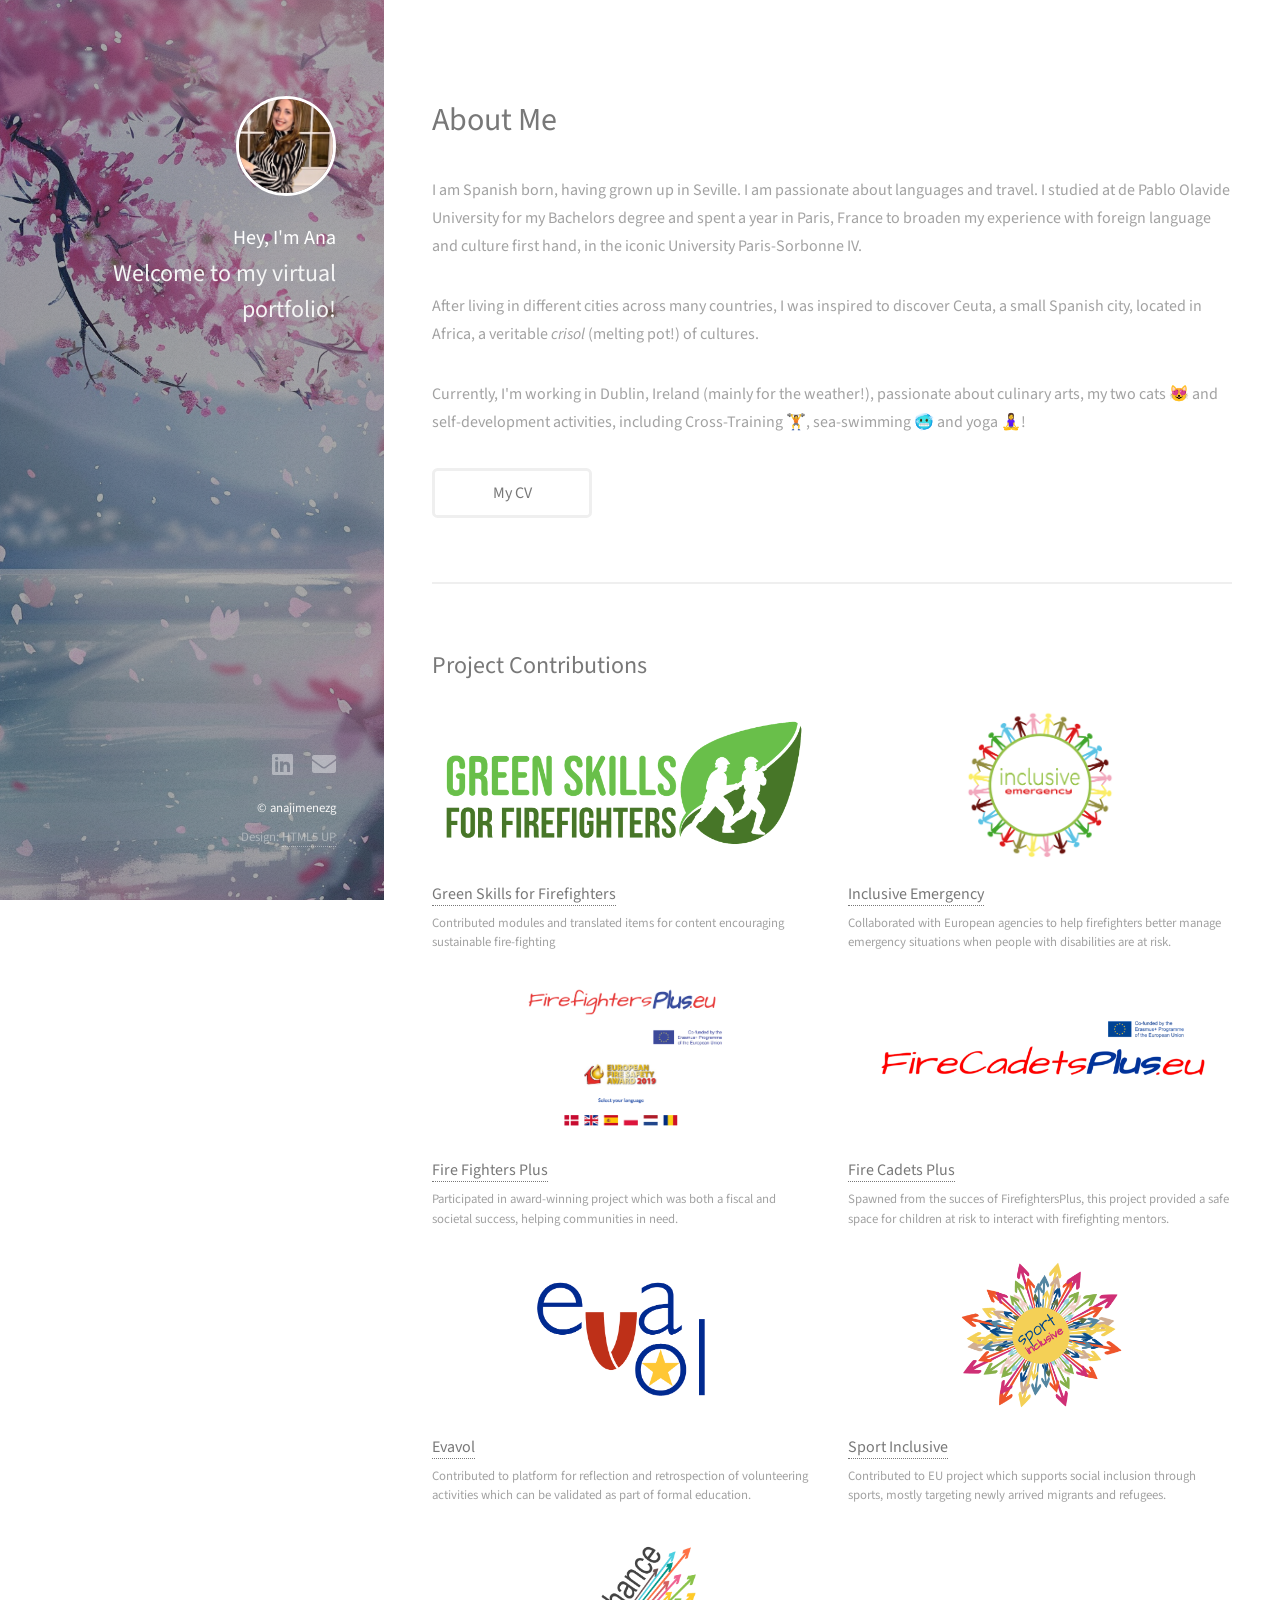
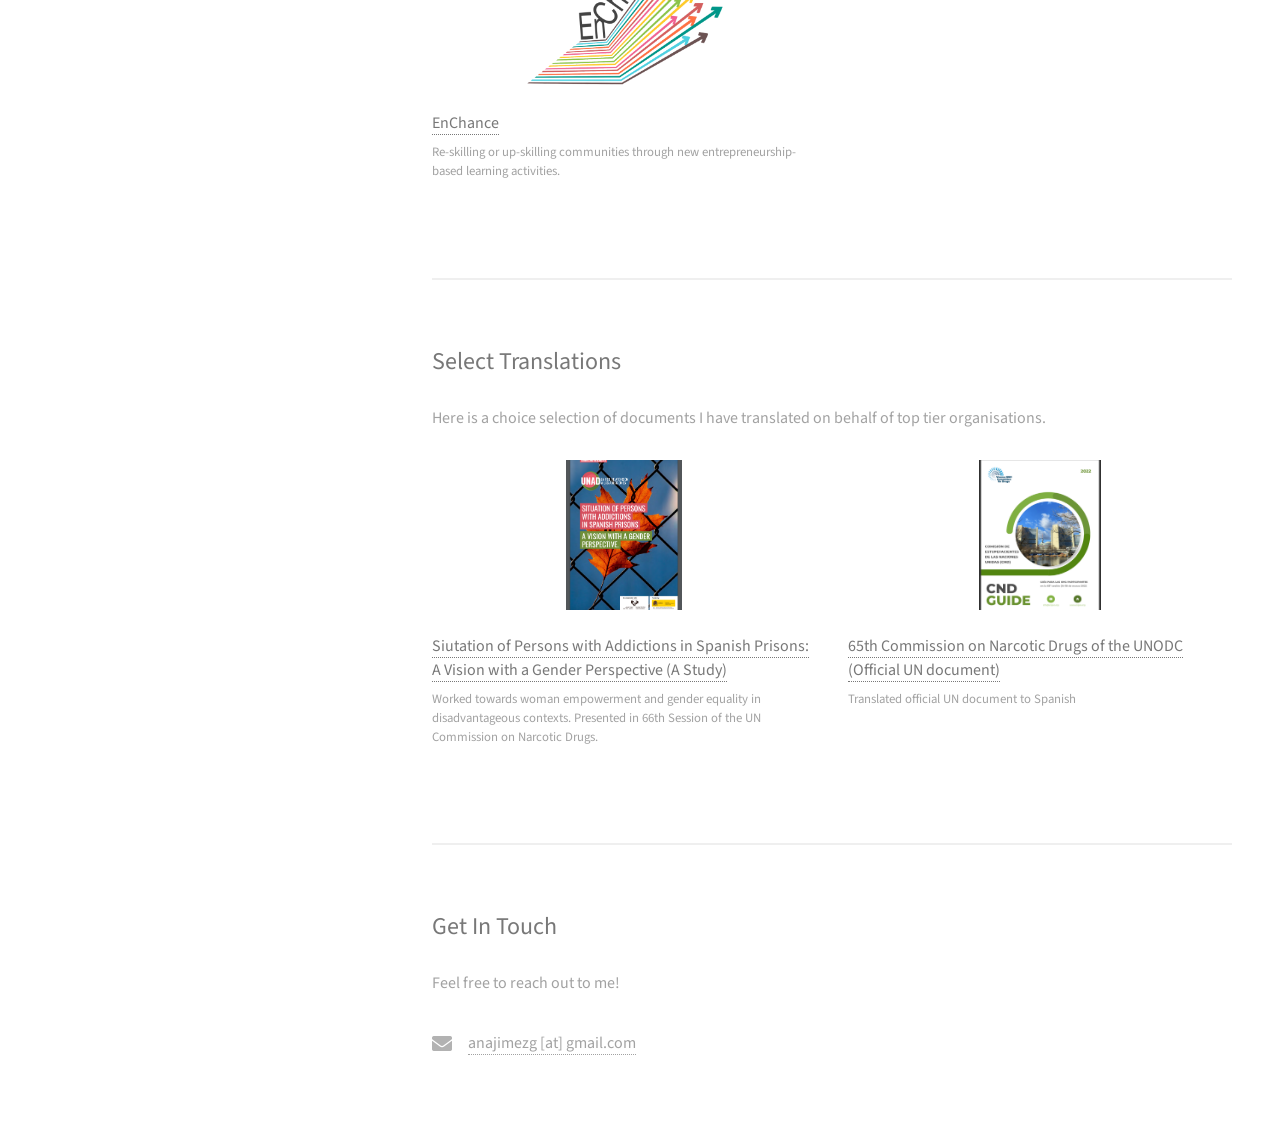
==== index.html @ 60fb54a3 "Update cv, remove cl. Signed-off-by: Kieran Fraser <Kieran.Fraser@ibm.com>" ====
<!DOCTYPE HTML>
<!--
	Strata by HTML5 UP
	html5up.net | @ajlkn
	Free for personal and commercial use under the CCA 3.0 license (html5up.net/license)
-->
<html>
	<head>
		<title>Strata by HTML5 UP</title>
		<meta charset="utf-8" />
		<meta name="viewport" content="width=device-width, initial-scale=1, user-scalable=no" />
		<link rel="stylesheet" href="assets/css/main.css" />
	</head>
	<body class="is-preload">

		<!-- Header -->
			<header id="header">
				<div class="inner">
					<div class="image avatar" style="border: 3px solid white; border-radius: 100%;"><img src="images/avatar.jpeg" alt="" /></div>
					<h1 style="color: white;"><strong>Hey, I'm Ana</strong><br /></h1>
					<h2 style="color: whitesmoke;">Welcome to my virtual portfolio!<br /></h2>
				</div>
			</header>

		<!-- Main -->
			<div id="main">

				<!-- One -->
					<section id="one">
						<header class="major">
							<h2>About Me</h2>
						</header>
						<p>I am Spanish born, having grown up in Seville. I am passionate about languages and travel. I studied at de Pablo Olavide University for my Bachelors degree and spent a year in Paris, France to broaden my experience with foreign language and culture first hand, in the iconic University Paris-Sorbonne IV. </p>
						<p>After living in different cities across many countries, I was inspired to discover Ceuta, a small Spanish city, located in Africa, a veritable <i>crisol</i> (melting pot!) of cultures.</i></p>
						<p>Currently, I'm working in Dublin, Ireland (mainly for the weather!), passionate about culinary arts, my two cats 😻 and self-development activities, including Cross-Training 🏋️, sea-swimming 🥶 and yoga 🧘‍♀️!</p>
						</p>
						<ul class="actions">
							<li><a href="/assets/my_cv_sept24.pdf" class="button" target="_blank">My CV</a></li>
							<!-- <li><a href="/assets/my_cl.pdf" class="button" target="_blank">Cover letter</a></li> -->
						</ul>
					</section>

				<!-- Two -->
					<section id="two">
						<h2>Project Contributions</h2>
						<div class="row">
							<article class="col-6 col-12-xsmall work-item">
								<div class="image fit thumb"><img src="./images/thumbs/green_skils.png" alt="" /></div>
								<h3><a href="https://www.greenskillsforfirefighters.eu/" target="_blank">Green Skills for Firefighters</a></h3>
								<p>Contributed modules and translated items for content encouraging sustainable fire-fighting</p>
							</article>
							<article class="col-6 col-12-xsmall work-item">
								<div class="image fit thumb"><img src="images/thumbs/inclusive_emergency.png" alt=""/></div>
								<h3><a href="https://www.inclusiveemergency.eu/" target="_blank">Inclusive Emergency</a></h3>
								<p>Collaborated with European agencies to help firefighters better manage emergency situations when people with disabilities are at risk.</p>
							</article>
							<article class="col-6 col-12-xsmall work-item">
								<div class="image fit thumb"><img src="images/thumbs/firefighterplus.png" alt="" /></div>
								<h3><a href="https://www.firefightersplus.eu/" target="_blank">Fire Fighters Plus</a></h3>
								<p>Participated in award-winning project which was both a fiscal and societal success, helping communities in need.</p>
							</article>
							<article class="col-6 col-12-xsmall work-item">
								<div class="image fit thumb"><img src="images/thumbs/firecadetsplus.png" alt="" /></div>
								<h3><a href="https://www.firecadetsplus.eu/" target="_blank">Fire Cadets Plus</a></h3>
								<p>Spawned from the succes of FirefightersPlus, this project provided a safe space for children at risk to interact with firefighting mentors.</p>
							</article>
							<article class="col-6 col-12-xsmall work-item">
								<div class="image fit thumb"><img src="images/thumbs/evavol.png" alt="" /></div>
								<h3><a href="https://www.evavol.eu/" target="_blank">Evavol</a></h3>
								<p>Contributed to platform for reflection and retrospection of volunteering activities which can be validated as part of formal education.</p>
							</article>
							<article class="col-6 col-12-xsmall work-item">
								<div class="image fit thumb"><img src="images/thumbs/sportinclusive.png" alt="" /></div>
								<h3><a href="https://www.sportinclusive.eu/" target="_blank">Sport Inclusive</a></h3>
								<p>Contributed to EU project which supports social inclusion through sports, mostly targeting newly arrived migrants and refugees.</p>
							</article>
							<article class="col-6 col-12-xsmall work-item">
								<div class="image fit thumb"><img src="images/thumbs/enchance.png" alt="" /></div>
								<h3><a href="https://www.enchance.eu/" target="_blank">EnChance</a></h3>
								<p>Re-skilling or up-skilling communities through new entrepreneurship-based learning activities.</p>
							</article>
						</div>
					</section>

					<section id="three">
						<h2>Select Translations</h2>
						<pr>Here is a choice selection of documents I have translated on behalf of top tier organisations.</pr>
						<br>
						<br>
						<div class="row">
							<article class="col-6 col-12-xsmall work-item">
								<div class="image fit thumb"><img src="images/thumbs/addiction.png" alt="" /></div>
								<h3><a href="https://www.unad.org/wp-content/uploads/2023/05/english-estudio-prisiones.pdf" target="_blank">Siutation of Persons with Addictions in Spanish Prisons: A Vision with a Gender Perspective (A Study)</a></h3>
								<p>Worked towards woman empowerment and gender equality in disadvantageous contexts. Presented in 66th Session of the UN Commission on Narcotic Drugs.</p>
							</article>
							<article class="col-6 col-12-xsmall work-item">
								<div class="image fit thumb"><img src="images/thumbs/un_doc.png" alt="" /></div>
								<h3><a href="https://indd.adobe.com/view/2cfad8de-f844-4a10-b13a-22169931205b" target="_blank">65th Commission on Narcotic Drugs of the UNODC (Official UN document)</a></h3>
								<p>Translated official UN document to Spanish</p>
							</article>
						</div>
					</section>

				<!-- Three -->
					<section id="four">
						<h2>Get In Touch</h2>
						<p>Feel free to reach out to me!</p>
						<div class="row">
							<div class="col-4 col-12-small">
								<ul class="labeled-icons">
									<li>
										<h3 class="icon solid fa-envelope"><span class="label">Email</span></h3>
										<a href="mailto: anajimezg@gmail.com">anajimezg [at] gmail.com</a>
									</li>
								</ul>
							</div>
						</div>
					</section>

				<!-- Four -->
				<!--
					<section id="four">
						<h2>Elements</h2>

						<section>
							<h4>Text</h4>
							<p>This is <b>bold</b> and this is <strong>strong</strong>. This is <i>italic</i> and this is <em>emphasized</em>.
							This is <sup>superscript</sup> text and this is <sub>subscript</sub> text.
							This is <u>underlined</u> and this is code: <code>for (;;) { ... }</code>. Finally, <a href="#">this is a link</a>.</p>
							<hr />
							<header>
								<h4>Heading with a Subtitle</h4>
								<p>Lorem ipsum dolor sit amet nullam id egestas urna aliquam</p>
							</header>
							<p>Nunc lacinia ante nunc ac lobortis. Interdum adipiscing gravida odio porttitor sem non mi integer non faucibus ornare mi ut ante amet placerat aliquet. Volutpat eu sed ante lacinia sapien lorem accumsan varius montes viverra nibh in adipiscing blandit tempus accumsan.</p>
							<header>
								<h5>Heading with a Subtitle</h5>
								<p>Lorem ipsum dolor sit amet nullam id egestas urna aliquam</p>
							</header>
							<p>Nunc lacinia ante nunc ac lobortis. Interdum adipiscing gravida odio porttitor sem non mi integer non faucibus ornare mi ut ante amet placerat aliquet. Volutpat eu sed ante lacinia sapien lorem accumsan varius montes viverra nibh in adipiscing blandit tempus accumsan.</p>
							<hr />
							<h2>Heading Level 2</h2>
							<h3>Heading Level 3</h3>
							<h4>Heading Level 4</h4>
							<h5>Heading Level 5</h5>
							<h6>Heading Level 6</h6>
							<hr />
							<h5>Blockquote</h5>
							<blockquote>Fringilla nisl. Donec accumsan interdum nisi, quis tincidunt felis sagittis eget tempus euismod. Vestibulum ante ipsum primis in faucibus vestibulum. Blandit adipiscing eu felis iaculis volutpat ac adipiscing accumsan faucibus. Vestibulum ante ipsum primis in faucibus lorem ipsum dolor sit amet nullam adipiscing eu felis.</blockquote>
							<h5>Preformatted</h5>
							<pre><code>i = 0;

while (!deck.isInOrder()) {
print 'Iteration ' + i;
deck.shuffle();
i++;
}

print 'It took ' + i + ' iterations to sort the deck.';</code></pre>
						</section>

						<section>
							<h4>Lists</h4>
							<div class="row">
								<div class="col-6 col-12-xsmall">
									<h5>Unordered</h5>
									<ul>
										<li>Dolor pulvinar etiam magna etiam.</li>
										<li>Sagittis adipiscing lorem eleifend.</li>
										<li>Felis enim feugiat dolore viverra.</li>
									</ul>
									<h5>Alternate</h5>
									<ul class="alt">
										<li>Dolor pulvinar etiam magna etiam.</li>
										<li>Sagittis adipiscing lorem eleifend.</li>
										<li>Felis enim feugiat dolore viverra.</li>
									</ul>
								</div>
								<div class="col-6 col-12-xsmall">
									<h5>Ordered</h5>
									<ol>
										<li>Dolor pulvinar etiam magna etiam.</li>
										<li>Etiam vel felis at lorem sed viverra.</li>
										<li>Felis enim feugiat dolore viverra.</li>
										<li>Dolor pulvinar etiam magna etiam.</li>
										<li>Etiam vel felis at lorem sed viverra.</li>
										<li>Felis enim feugiat dolore viverra.</li>
									</ol>
									<h5>Icons</h5>
									<ul class="icons">
										<li><a href="#" class="icon brands fa-twitter"><span class="label">Twitter</span></a></li>
										<li><a href="#" class="icon brands fa-facebook-f"><span class="label">Facebook</span></a></li>
										<li><a href="#" class="icon brands fa-instagram"><span class="label">Instagram</span></a></li>
										<li><a href="#" class="icon brands fa-github"><span class="label">Github</span></a></li>
										<li><a href="#" class="icon brands fa-dribbble"><span class="label">Dribbble</span></a></li>
										<li><a href="#" class="icon brands fa-tumblr"><span class="label">Tumblr</span></a></li>
									</ul>
								</div>
							</div>
							<h5>Actions</h5>
							<ul class="actions">
								<li><a href="#" class="button primary">Default</a></li>
								<li><a href="#" class="button">Default</a></li>
							</ul>
							<ul class="actions small">
								<li><a href="#" class="button primary small">Small</a></li>
								<li><a href="#" class="button small">Small</a></li>
							</ul>
							<div class="row">
								<div class="col-6 col-12-small">
									<ul class="actions stacked">
										<li><a href="#" class="button primary">Default</a></li>
										<li><a href="#" class="button">Default</a></li>
									</ul>
								</div>
								<div class="col-6 col-12-small">
									<ul class="actions stacked">
										<li><a href="#" class="button primary small">Small</a></li>
										<li><a href="#" class="button small">Small</a></li>
									</ul>
								</div>
								<div class="col-6 col-12-small">
									<ul class="actions stacked">
										<li><a href="#" class="button primary fit">Default</a></li>
										<li><a href="#" class="button fit">Default</a></li>
									</ul>
								</div>
								<div class="col-6 col-12-small">
									<ul class="actions stacked">
										<li><a href="#" class="button primary small fit">Small</a></li>
										<li><a href="#" class="button small fit">Small</a></li>
									</ul>
								</div>
							</div>
						</section>

						<section>
							<h4>Table</h4>
							<h5>Default</h5>
							<div class="table-wrapper">
								<table>
									<thead>
										<tr>
											<th>Name</th>
											<th>Description</th>
											<th>Price</th>
										</tr>
									</thead>
									<tbody>
										<tr>
											<td>Item One</td>
											<td>Ante turpis integer aliquet porttitor.</td>
											<td>29.99</td>
										</tr>
										<tr>
											<td>Item Two</td>
											<td>Vis ac commodo adipiscing arcu aliquet.</td>
											<td>19.99</td>
										</tr>
										<tr>
											<td>Item Three</td>
											<td> Morbi faucibus arcu accumsan lorem.</td>
											<td>29.99</td>
										</tr>
										<tr>
											<td>Item Four</td>
											<td>Vitae integer tempus condimentum.</td>
											<td>19.99</td>
										</tr>
										<tr>
											<td>Item Five</td>
											<td>Ante turpis integer aliquet porttitor.</td>
											<td>29.99</td>
										</tr>
									</tbody>
									<tfoot>
										<tr>
											<td colspan="2"></td>
											<td>100.00</td>
										</tr>
									</tfoot>
								</table>
							</div>

							<h5>Alternate</h5>
							<div class="table-wrapper">
								<table class="alt">
									<thead>
										<tr>
											<th>Name</th>
											<th>Description</th>
											<th>Price</th>
										</tr>
									</thead>
									<tbody>
										<tr>
											<td>Item One</td>
											<td>Ante turpis integer aliquet porttitor.</td>
											<td>29.99</td>
										</tr>
										<tr>
											<td>Item Two</td>
											<td>Vis ac commodo adipiscing arcu aliquet.</td>
											<td>19.99</td>
										</tr>
										<tr>
											<td>Item Three</td>
											<td> Morbi faucibus arcu accumsan lorem.</td>
											<td>29.99</td>
										</tr>
										<tr>
											<td>Item Four</td>
											<td>Vitae integer tempus condimentum.</td>
											<td>19.99</td>
										</tr>
										<tr>
											<td>Item Five</td>
											<td>Ante turpis integer aliquet porttitor.</td>
											<td>29.99</td>
										</tr>
									</tbody>
									<tfoot>
										<tr>
											<td colspan="2"></td>
											<td>100.00</td>
										</tr>
									</tfoot>
								</table>
							</div>
						</section>

						<section>
							<h4>Buttons</h4>
							<ul class="actions">
								<li><a href="#" class="button primary">Primary</a></li>
								<li><a href="#" class="button">Default</a></li>
							</ul>
							<ul class="actions">
								<li><a href="#" class="button large">Large</a></li>
								<li><a href="#" class="button">Default</a></li>
								<li><a href="#" class="button small">Small</a></li>
							</ul>
							<ul class="actions fit">
								<li><a href="#" class="button primary fit">Fit</a></li>
								<li><a href="#" class="button fit">Fit</a></li>
							</ul>
							<ul class="actions fit small">
								<li><a href="#" class="button primary fit small">Fit + Small</a></li>
								<li><a href="#" class="button fit small">Fit + Small</a></li>
							</ul>
							<ul class="actions">
								<li><a href="#" class="button primary icon solid fa-download">Icon</a></li>
								<li><a href="#" class="button icon solid fa-download">Icon</a></li>
							</ul>
							<ul class="actions">
								<li><span class="button primary disabled">Primary</span></li>
								<li><span class="button disabled">Default</span></li>
							</ul>
						</section>

						<section>
							<h4>Form</h4>
							<form method="post" action="#">
								<div class="row gtr-uniform gtr-50">
									<div class="col-6 col-12-xsmall">
										<input type="text" name="demo-name" id="demo-name" value="" placeholder="Name" />
									</div>
									<div class="col-6 col-12-xsmall">
										<input type="email" name="demo-email" id="demo-email" value="" placeholder="Email" />
									</div>
									<div class="col-12">
										<select name="demo-category" id="demo-category">
											<option value="">- Category -</option>
											<option value="1">Manufacturing</option>
											<option value="1">Shipping</option>
											<option value="1">Administration</option>
											<option value="1">Human Resources</option>
										</select>
									</div>
									<div class="col-4 col-12-small">
										<input type="radio" id="demo-priority-low" name="demo-priority" checked>
										<label for="demo-priority-low">Low Priority</label>
									</div>
									<div class="col-4 col-12-small">
										<input type="radio" id="demo-priority-normal" name="demo-priority">
										<label for="demo-priority-normal">Normal Priority</label>
									</div>
									<div class="col-4 col-12-small">
										<input type="radio" id="demo-priority-high" name="demo-priority">
										<label for="demo-priority-high">High Priority</label>
									</div>
									<div class="col-6 col-12-small">
										<input type="checkbox" id="demo-copy" name="demo-copy">
										<label for="demo-copy">Email me a copy of this message</label>
									</div>
									<div class="col-6 col-12-small">
										<input type="checkbox" id="demo-human" name="demo-human" checked>
										<label for="demo-human">I am a human and not a robot</label>
									</div>
									<div class="col-12">
										<textarea name="demo-message" id="demo-message" placeholder="Enter your message" rows="6"></textarea>
									</div>
									<div class="col-12">
										<ul class="actions">
											<li><input type="submit" value="Send Message" class="primary" /></li>
											<li><input type="reset" value="Reset" /></li>
										</ul>
									</div>
								</div>
							</form>
						</section>

						<section>
							<h4>Image</h4>
							<h5>Fit</h5>
							<div class="box alt">
								<div class="row gtr-50 gtr-uniform">
									<div class="col-12"><span class="image fit"><img src="images/fulls/05.jpg" alt="" /></span></div>
									<div class="col-4"><span class="image fit"><img src="images/thumbs/01.jpg" alt="" /></span></div>
									<div class="col-4"><span class="image fit"><img src="images/thumbs/02.jpg" alt="" /></span></div>
									<div class="col-4"><span class="image fit"><img src="images/thumbs/03.jpg" alt="" /></span></div>
									<div class="col-4"><span class="image fit"><img src="images/thumbs/04.jpg" alt="" /></span></div>
									<div class="col-4"><span class="image fit"><img src="images/thumbs/05.jpg" alt="" /></span></div>
									<div class="col-4"><span class="image fit"><img src="images/thumbs/06.jpg" alt="" /></span></div>
									<div class="col-4"><span class="image fit"><img src="images/thumbs/03.jpg" alt="" /></span></div>
									<div class="col-4"><span class="image fit"><img src="images/thumbs/02.jpg" alt="" /></span></div>
									<div class="col-4"><span class="image fit"><img src="images/thumbs/01.jpg" alt="" /></span></div>
								</div>
							</div>
							<h5>Left &amp; Right</h5>
							<p><span class="image left"><img src="images/avatar.jpg" alt="" /></span>Fringilla nisl. Donec accumsan interdum nisi, quis tincidunt felis sagittis eget. tempus euismod. Vestibulum ante ipsum primis in faucibus vestibulum. Blandit adipiscing eu felis iaculis volutpat ac adipiscing accumsan eu faucibus. Integer ac pellentesque praesent tincidunt felis sagittis eget. tempus euismod. Vestibulum ante ipsum primis in faucibus vestibulum. Blandit adipiscing eu felis iaculis volutpat ac adipiscing accumsan eu faucibus. Integer ac pellentesque praesent. Donec accumsan interdum nisi, quis tincidunt felis sagittis eget. tempus euismod. Vestibulum ante ipsum primis in faucibus vestibulum. Blandit adipiscing eu felis iaculis volutpat ac adipiscing accumsan eu faucibus. Integer ac pellentesque praesent tincidunt felis sagittis eget. tempus euismod. Vestibulum ante ipsum primis in faucibus vestibulum. Blandit adipiscing eu felis iaculis volutpat ac adipiscing accumsan eu faucibus. Integer ac pellentesque praesent.</p>
							<p><span class="image right"><img src="images/avatar.jpg" alt="" /></span>Fringilla nisl. Donec accumsan interdum nisi, quis tincidunt felis sagittis eget. tempus euismod. Vestibulum ante ipsum primis in faucibus vestibulum. Blandit adipiscing eu felis iaculis volutpat ac adipiscing accumsan eu faucibus. Integer ac pellentesque praesent tincidunt felis sagittis eget. tempus euismod. Vestibulum ante ipsum primis in faucibus vestibulum. Blandit adipiscing eu felis iaculis volutpat ac adipiscing accumsan eu faucibus. Integer ac pellentesque praesent. Donec accumsan interdum nisi, quis tincidunt felis sagittis eget. tempus euismod. Vestibulum ante ipsum primis in faucibus vestibulum. Blandit adipiscing eu felis iaculis volutpat ac adipiscing accumsan eu faucibus. Integer ac pellentesque praesent tincidunt felis sagittis eget. tempus euismod. Vestibulum ante ipsum primis in faucibus vestibulum. Blandit adipiscing eu felis iaculis volutpat ac adipiscing accumsan eu faucibus. Integer ac pellentesque praesent.</p>
						</section>

					</section>
				-->

			</div>

		<!-- Footer -->
			<footer id="footer">
				<div class="inner">
					<ul class="icons">
						<li><a href="https://www.linkedin.com/in/anajimezgg/" target="_blank" class="icon brands fa-linkedin"><span class="label">LinkedIn</span></a></li>
						<li><a href="mailto: anajimezg@gmail.com" class="icon solid fa-envelope"><span class="label">Email</span></a></li>
					</ul>
					<ul class="copyright">
						<li style="color: whitesmoke;">&copy; anajimenezg</li>
						<li>Design: <a href="http://html5up.net">HTML5 UP</a></li>
					</ul>
				</div>
			</footer>

		<!-- Scripts -->
			<script src="assets/js/jquery.min.js"></script>
			<script src="assets/js/jquery.poptrox.min.js"></script>
			<script src="assets/js/browser.min.js"></script>
			<script src="assets/js/breakpoints.min.js"></script>
			<script src="assets/js/util.js"></script>
			<script src="assets/js/main.js"></script>

	</body>
</html>
---- assets/css/main.css ----
@import url("fontawesome-all.min.css");
@import url("https://fonts.googleapis.com/css?family=Source+Sans+Pro:400,400italic");

/*
	Strata by HTML5 UP
	html5up.net | @ajlkn
	Free for personal and commercial use under the CCA 3.0 license (html5up.net/license)
*/

html, body, div, span, applet, object,
iframe, h1, h2, h3, h4, h5, h6, p, blockquote,
pre, a, abbr, acronym, address, big, cite,
code, del, dfn, em, img, ins, kbd, q, s, samp,
small, strike, strong, sub, sup, tt, var, b,
u, i, center, dl, dt, dd, ol, ul, li, fieldset,
form, label, legend, table, caption, tbody,
tfoot, thead, tr, th, td, article, aside,
canvas, details, embed, figure, figcaption,
footer, header, hgroup, menu, nav, output, ruby,
section, summary, time, mark, audio, video {
	margin: 0;
	padding: 0;
	border: 0;
	font-size: 100%;
	font: inherit;
	vertical-align: baseline;}

article, aside, details, figcaption, figure,
footer, header, hgroup, menu, nav, section {
	display: block;}

body {
	line-height: 1;
}

ol, ul {
	list-style: none;
}

blockquote, q {
	quotes: none;
}

	blockquote:before, blockquote:after, q:before, q:after {
		content: '';
		content: none;
	}

table {
	border-collapse: collapse;
	border-spacing: 0;
}

body {
	-webkit-text-size-adjust: none;
}

mark {
	background-color: transparent;
	color: inherit;
}

input::-moz-focus-inner {
	border: 0;
	padding: 0;
}

input, select, textarea {
	-moz-appearance: none;
	-webkit-appearance: none;
	-ms-appearance: none;
	appearance: none;
}

/* Basic */

	html {
		box-sizing: border-box;
	}

	*, *:before, *:after {
		box-sizing: inherit;
	}

	body {
		background: #fff;
	}

		body.is-preload *, body.is-preload *:before, body.is-preload *:after {
			-moz-animation: none !important;
			-webkit-animation: none !important;
			-ms-animation: none !important;
			animation: none !important;
			-moz-transition: none !important;
			-webkit-transition: none !important;
			-ms-transition: none !important;
			transition: none !important;
		}

	body, input, select, textarea {
		color: #a2a2a2;
		font-family: "Source Sans Pro", Helvetica, sans-serif;
		font-size: 16pt;
		font-weight: 400;
		line-height: 1.75em;
	}

	a {
		-moz-transition: color 0.2s ease-in-out, border-color 0.2s ease-in-out;
		-webkit-transition: color 0.2s ease-in-out, border-color 0.2s ease-in-out;
		-ms-transition: color 0.2s ease-in-out, border-color 0.2s ease-in-out;
		transition: color 0.2s ease-in-out, border-color 0.2s ease-in-out;
		border-bottom: dotted 1px;
		color: #fcb2ce;
		text-decoration: none;
	}

		a:hover {
			border-bottom-color: transparent;
			color: #fcb2ce !important;
			text-decoration: none;
		}

	strong, b {
		color: #787878;
		font-weight: 400;
	}

	em, i {
		font-style: italic;
	}

	p {
		margin: 0 0 2em 0;
	}

	h1, h2, h3, h4, h5, h6 {
		color: #787878;
		font-weight: 400;
		line-height: 1em;
		margin: 0 0 1em 0;
	}

		h1 a, h2 a, h3 a, h4 a, h5 a, h6 a {
			color: inherit;
			text-decoration: none;
		}

	h1 {
		font-size: 2em;
		line-height: 1.5em;
	}

	h2 {
		font-size: 1.5em;
		line-height: 1.5em;
	}

	h3 {
		font-size: 1.25em;
		line-height: 1.5em;
	}

	h4 {
		font-size: 1.1em;
		line-height: 1.5em;
	}

	h5 {
		font-size: 0.9em;
		line-height: 1.5em;
	}

	h6 {
		font-size: 0.7em;
		line-height: 1.5em;
	}

	sub {
		font-size: 0.8em;
		position: relative;
		top: 0.5em;
	}

	sup {
		font-size: 0.8em;
		position: relative;
		top: -0.5em;
	}

	hr {
		border: 0;
		border-bottom: solid 2px #efefef;
		margin: 2em 0;
	}

		hr.major {
			margin: 3em 0;
		}

	blockquote {
		border-left: solid 6px #efefef;
		font-style: italic;
		margin: 0 0 2em 0;
		padding: 0.5em 0 0.5em 1.5em;
	}

	code {
		background: #f7f7f7;
		border-radius: 0.35em;
		border: solid 2px #efefef;
		font-family: "Courier New", monospace;
		font-size: 0.9em;
		margin: 0 0.25em;
		padding: 0.25em 0.65em;
	}

	pre {
		-webkit-overflow-scrolling: touch;
		font-family: "Courier New", monospace;
		font-size: 0.9em;
		margin: 0 0 2em 0;
	}

		pre code {
			display: block;
			line-height: 1.75em;
			padding: 1em 1.5em;
			overflow-x: auto;
		}

	.align-left {
		text-align: left;
	}

	.align-center {
		text-align: center;
	}

	.align-right {
		text-align: right;
	}

/* Container */

	.container {
		margin: 0 auto;
		max-width: calc(100% - 4em);
		width: 100%;
	}

		.container.xsmall {
			width: 25%;
		}

		.container.small {
			width: 50%;
		}

		.container.medium {
			width: 75%;
		}

		.container.large {
			width: 125%;
		}

		.container.xlarge {
			width: 150%;
		}

		.container.max {
			width: 100%;
		}

		@media screen and (max-width: 980px) {

			.container {
				width: 100% !important;
				max-width: 100% !important;
			}

		}

		@media screen and (max-width: 480px) {

			.container {
				max-width: calc(100% - 3em);
			}

		}

/* Row */

	.row {
		display: flex;
		flex-wrap: wrap;
		box-sizing: border-box;
		align-items: stretch;
	}

		.row > * {
			box-sizing: border-box;
		}

		.row.gtr-uniform > * > :last-child {
			margin-bottom: 0;
		}

		.row.aln-left {
			justify-content: flex-start;
		}

		.row.aln-center {
			justify-content: center;
		}

		.row.aln-right {
			justify-content: flex-end;
		}

		.row.aln-top {
			align-items: flex-start;
		}

		.row.aln-middle {
			align-items: center;
		}

		.row.aln-bottom {
			align-items: flex-end;
		}

		.row > .imp {
			order: -1;
		}

		.row > .col-1 {
			width: 8.33333%;
		}

		.row > .off-1 {
			margin-left: 8.33333%;
		}

		.row > .col-2 {
			width: 16.66667%;
		}

		.row > .off-2 {
			margin-left: 16.66667%;
		}

		.row > .col-3 {
			width: 25%;
		}

		.row > .off-3 {
			margin-left: 25%;
		}

		.row > .col-4 {
			width: 33.33333%;
		}

		.row > .off-4 {
			margin-left: 33.33333%;
		}

		.row > .col-5 {
			width: 41.66667%;
		}

		.row > .off-5 {
			margin-left: 41.66667%;
		}

		.row > .col-6 {
			width: 50%;
		}

		.row > .off-6 {
			margin-left: 50%;
		}

		.row > .col-7 {
			width: 58.33333%;
		}

		.row > .off-7 {
			margin-left: 58.33333%;
		}

		.row > .col-8 {
			width: 66.66667%;
		}

		.row > .off-8 {
			margin-left: 66.66667%;
		}

		.row > .col-9 {
			width: 75%;
		}

		.row > .off-9 {
			margin-left: 75%;
		}

		.row > .col-10 {
			width: 83.33333%;
		}

		.row > .off-10 {
			margin-left: 83.33333%;
		}

		.row > .col-11 {
			width: 91.66667%;
		}

		.row > .off-11 {
			margin-left: 91.66667%;
		}

		.row > .col-12 {
			width: 100%;
		}

		.row > .off-12 {
			margin-left: 100%;
		}

		.row.gtr-0 {
			margin-top: 0;
			margin-left: 0em;
		}

			.row.gtr-0 > * {
				padding: 0 0 0 0em;
			}

			.row.gtr-0.gtr-uniform {
				margin-top: 0em;
			}

				.row.gtr-0.gtr-uniform > * {
					padding-top: 0em;
				}

		.row.gtr-25 {
			margin-top: 0;
			margin-left: -0.625em;
		}

			.row.gtr-25 > * {
				padding: 0 0 0 0.625em;
			}

			.row.gtr-25.gtr-uniform {
				margin-top: -0.625em;
			}

				.row.gtr-25.gtr-uniform > * {
					padding-top: 0.625em;
				}

		.row.gtr-50 {
			margin-top: 0;
			margin-left: -1.25em;
		}

			.row.gtr-50 > * {
				padding: 0 0 0 1.25em;
			}

			.row.gtr-50.gtr-uniform {
				margin-top: -1.25em;
			}

				.row.gtr-50.gtr-uniform > * {
					padding-top: 1.25em;
				}

		.row {
			margin-top: 0;
			margin-left: -2.5em;
		}

			.row > * {
				padding: 0 0 0 2.5em;
			}

			.row.gtr-uniform {
				margin-top: -2.5em;
			}

				.row.gtr-uniform > * {
					padding-top: 2.5em;
				}

		.row.gtr-150 {
			margin-top: 0;
			margin-left: -3.75em;
		}

			.row.gtr-150 > * {
				padding: 0 0 0 3.75em;
			}

			.row.gtr-150.gtr-uniform {
				margin-top: -3.75em;
			}

				.row.gtr-150.gtr-uniform > * {
					padding-top: 3.75em;
				}

		.row.gtr-200 {
			margin-top: 0;
			margin-left: -5em;
		}

			.row.gtr-200 > * {
				padding: 0 0 0 5em;
			}

			.row.gtr-200.gtr-uniform {
				margin-top: -5em;
			}

				.row.gtr-200.gtr-uniform > * {
					padding-top: 5em;
				}

		@media screen and (max-width: 1800px) {

			.row {
				display: flex;
				flex-wrap: wrap;
				box-sizing: border-box;
				align-items: stretch;
			}

				.row > * {
					box-sizing: border-box;
				}

				.row.gtr-uniform > * > :last-child {
					margin-bottom: 0;
				}

				.row.aln-left {
					justify-content: flex-start;
				}

				.row.aln-center {
					justify-content: center;
				}

				.row.aln-right {
					justify-content: flex-end;
				}

				.row.aln-top {
					align-items: flex-start;
				}

				.row.aln-middle {
					align-items: center;
				}

				.row.aln-bottom {
					align-items: flex-end;
				}

				.row > .imp-xlarge {
					order: -1;
				}

				.row > .col-1-xlarge {
					width: 8.33333%;
				}

				.row > .off-1-xlarge {
					margin-left: 8.33333%;
				}

				.row > .col-2-xlarge {
					width: 16.66667%;
				}

				.row > .off-2-xlarge {
					margin-left: 16.66667%;
				}

				.row > .col-3-xlarge {
					width: 25%;
				}

				.row > .off-3-xlarge {
					margin-left: 25%;
				}

				.row > .col-4-xlarge {
					width: 33.33333%;
				}

				.row > .off-4-xlarge {
					margin-left: 33.33333%;
				}

				.row > .col-5-xlarge {
					width: 41.66667%;
				}

				.row > .off-5-xlarge {
					margin-left: 41.66667%;
				}

				.row > .col-6-xlarge {
					width: 50%;
				}

				.row > .off-6-xlarge {
					margin-left: 50%;
				}

				.row > .col-7-xlarge {
					width: 58.33333%;
				}

				.row > .off-7-xlarge {
					margin-left: 58.33333%;
				}

				.row > .col-8-xlarge {
					width: 66.66667%;
				}

				.row > .off-8-xlarge {
					margin-left: 66.66667%;
				}

				.row > .col-9-xlarge {
					width: 75%;
				}

				.row > .off-9-xlarge {
					margin-left: 75%;
				}

				.row > .col-10-xlarge {
					width: 83.33333%;
				}

				.row > .off-10-xlarge {
					margin-left: 83.33333%;
				}

				.row > .col-11-xlarge {
					width: 91.66667%;
				}

				.row > .off-11-xlarge {
					margin-left: 91.66667%;
				}

				.row > .col-12-xlarge {
					width: 100%;
				}

				.row > .off-12-xlarge {
					margin-left: 100%;
				}

				.row.gtr-0 {
					margin-top: 0;
					margin-left: 0em;
				}

					.row.gtr-0 > * {
						padding: 0 0 0 0em;
					}

					.row.gtr-0.gtr-uniform {
						margin-top: 0em;
					}

						.row.gtr-0.gtr-uniform > * {
							padding-top: 0em;
						}

				.row.gtr-25 {
					margin-top: 0;
					margin-left: -0.625em;
				}

					.row.gtr-25 > * {
						padding: 0 0 0 0.625em;
					}

					.row.gtr-25.gtr-uniform {
						margin-top: -0.625em;
					}

						.row.gtr-25.gtr-uniform > * {
							padding-top: 0.625em;
						}

				.row.gtr-50 {
					margin-top: 0;
					margin-left: -1.25em;
				}

					.row.gtr-50 > * {
						padding: 0 0 0 1.25em;
					}

					.row.gtr-50.gtr-uniform {
						margin-top: -1.25em;
					}

						.row.gtr-50.gtr-uniform > * {
							padding-top: 1.25em;
						}

				.row {
					margin-top: 0;
					margin-left: -2.5em;
				}

					.row > * {
						padding: 0 0 0 2.5em;
					}

					.row.gtr-uniform {
						margin-top: -2.5em;
					}

						.row.gtr-uniform > * {
							padding-top: 2.5em;
						}

				.row.gtr-150 {
					margin-top: 0;
					margin-left: -3.75em;
				}

					.row.gtr-150 > * {
						padding: 0 0 0 3.75em;
					}

					.row.gtr-150.gtr-uniform {
						margin-top: -3.75em;
					}

						.row.gtr-150.gtr-uniform > * {
							padding-top: 3.75em;
						}

				.row.gtr-200 {
					margin-top: 0;
					margin-left: -5em;
				}

					.row.gtr-200 > * {
						padding: 0 0 0 5em;
					}

					.row.gtr-200.gtr-uniform {
						margin-top: -5em;
					}

						.row.gtr-200.gtr-uniform > * {
							padding-top: 5em;
						}

		}

		@media screen and (max-width: 1280px) {

			.row {
				display: flex;
				flex-wrap: wrap;
				box-sizing: border-box;
				align-items: stretch;
			}

				.row > * {
					box-sizing: border-box;
				}

				.row.gtr-uniform > * > :last-child {
					margin-bottom: 0;
				}

				.row.aln-left {
					justify-content: flex-start;
				}

				.row.aln-center {
					justify-content: center;
				}

				.row.aln-right {
					justify-content: flex-end;
				}

				.row.aln-top {
					align-items: flex-start;
				}

				.row.aln-middle {
					align-items: center;
				}

				.row.aln-bottom {
					align-items: flex-end;
				}

				.row > .imp-large {
					order: -1;
				}

				.row > .col-1-large {
					width: 8.33333%;
				}

				.row > .off-1-large {
					margin-left: 8.33333%;
				}

				.row > .col-2-large {
					width: 16.66667%;
				}

				.row > .off-2-large {
					margin-left: 16.66667%;
				}

				.row > .col-3-large {
					width: 25%;
				}

				.row > .off-3-large {
					margin-left: 25%;
				}

				.row > .col-4-large {
					width: 33.33333%;
				}

				.row > .off-4-large {
					margin-left: 33.33333%;
				}

				.row > .col-5-large {
					width: 41.66667%;
				}

				.row > .off-5-large {
					margin-left: 41.66667%;
				}

				.row > .col-6-large {
					width: 50%;
				}

				.row > .off-6-large {
					margin-left: 50%;
				}

				.row > .col-7-large {
					width: 58.33333%;
				}

				.row > .off-7-large {
					margin-left: 58.33333%;
				}

				.row > .col-8-large {
					width: 66.66667%;
				}

				.row > .off-8-large {
					margin-left: 66.66667%;
				}

				.row > .col-9-large {
					width: 75%;
				}

				.row > .off-9-large {
					margin-left: 75%;
				}

				.row > .col-10-large {
					width: 83.33333%;
				}

				.row > .off-10-large {
					margin-left: 83.33333%;
				}

				.row > .col-11-large {
					width: 91.66667%;
				}

				.row > .off-11-large {
					margin-left: 91.66667%;
				}

				.row > .col-12-large {
					width: 100%;
				}

				.row > .off-12-large {
					margin-left: 100%;
				}

				.row.gtr-0 {
					margin-top: 0;
					margin-left: 0em;
				}

					.row.gtr-0 > * {
						padding: 0 0 0 0em;
					}

					.row.gtr-0.gtr-uniform {
						margin-top: 0em;
					}

						.row.gtr-0.gtr-uniform > * {
							padding-top: 0em;
						}

				.row.gtr-25 {
					margin-top: 0;
					margin-left: -0.5em;
				}

					.row.gtr-25 > * {
						padding: 0 0 0 0.5em;
					}

					.row.gtr-25.gtr-uniform {
						margin-top: -0.5em;
					}

						.row.gtr-25.gtr-uniform > * {
							padding-top: 0.5em;
						}

				.row.gtr-50 {
					margin-top: 0;
					margin-left: -1em;
				}

					.row.gtr-50 > * {
						padding: 0 0 0 1em;
					}

					.row.gtr-50.gtr-uniform {
						margin-top: -1em;
					}

						.row.gtr-50.gtr-uniform > * {
							padding-top: 1em;
						}

				.row {
					margin-top: 0;
					margin-left: -2em;
				}

					.row > * {
						padding: 0 0 0 2em;
					}

					.row.gtr-uniform {
						margin-top: -2em;
					}

						.row.gtr-uniform > * {
							padding-top: 2em;
						}

				.row.gtr-150 {
					margin-top: 0;
					margin-left: -3em;
				}

					.row.gtr-150 > * {
						padding: 0 0 0 3em;
					}

					.row.gtr-150.gtr-uniform {
						margin-top: -3em;
					}

						.row.gtr-150.gtr-uniform > * {
							padding-top: 3em;
						}

				.row.gtr-200 {
					margin-top: 0;
					margin-left: -4em;
				}

					.row.gtr-200 > * {
						padding: 0 0 0 4em;
					}

					.row.gtr-200.gtr-uniform {
						margin-top: -4em;
					}

						.row.gtr-200.gtr-uniform > * {
							padding-top: 4em;
						}

		}

		@media screen and (max-width: 980px) {

			.row {
				display: flex;
				flex-wrap: wrap;
				box-sizing: border-box;
				align-items: stretch;
			}

				.row > * {
					box-sizing: border-box;
				}

				.row.gtr-uniform > * > :last-child {
					margin-bottom: 0;
				}

				.row.aln-left {
					justify-content: flex-start;
				}

				.row.aln-center {
					justify-content: center;
				}

				.row.aln-right {
					justify-content: flex-end;
				}

				.row.aln-top {
					align-items: flex-start;
				}

				.row.aln-middle {
					align-items: center;
				}

				.row.aln-bottom {
					align-items: flex-end;
				}

				.row > .imp-medium {
					order: -1;
				}

				.row > .col-1-medium {
					width: 8.33333%;
				}

				.row > .off-1-medium {
					margin-left: 8.33333%;
				}

				.row > .col-2-medium {
					width: 16.66667%;
				}

				.row > .off-2-medium {
					margin-left: 16.66667%;
				}

				.row > .col-3-medium {
					width: 25%;
				}

				.row > .off-3-medium {
					margin-left: 25%;
				}

				.row > .col-4-medium {
					width: 33.33333%;
				}

				.row > .off-4-medium {
					margin-left: 33.33333%;
				}

				.row > .col-5-medium {
					width: 41.66667%;
				}

				.row > .off-5-medium {
					margin-left: 41.66667%;
				}

				.row > .col-6-medium {
					width: 50%;
				}

				.row > .off-6-medium {
					margin-left: 50%;
				}

				.row > .col-7-medium {
					width: 58.33333%;
				}

				.row > .off-7-medium {
					margin-left: 58.33333%;
				}

				.row > .col-8-medium {
					width: 66.66667%;
				}

				.row > .off-8-medium {
					margin-left: 66.66667%;
				}

				.row > .col-9-medium {
					width: 75%;
				}

				.row > .off-9-medium {
					margin-left: 75%;
				}

				.row > .col-10-medium {
					width: 83.33333%;
				}

				.row > .off-10-medium {
					margin-left: 83.33333%;
				}

				.row > .col-11-medium {
					width: 91.66667%;
				}

				.row > .off-11-medium {
					margin-left: 91.66667%;
				}

				.row > .col-12-medium {
					width: 100%;
				}

				.row > .off-12-medium {
					margin-left: 100%;
				}

				.row.gtr-0 {
					margin-top: 0;
					margin-left: 0em;
				}

					.row.gtr-0 > * {
						padding: 0 0 0 0em;
					}

					.row.gtr-0.gtr-uniform {
						margin-top: 0em;
					}

						.row.gtr-0.gtr-uniform > * {
							padding-top: 0em;
						}

				.row.gtr-25 {
					margin-top: 0;
					margin-left: -0.5em;
				}

					.row.gtr-25 > * {
						padding: 0 0 0 0.5em;
					}

					.row.gtr-25.gtr-uniform {
						margin-top: -0.5em;
					}

						.row.gtr-25.gtr-uniform > * {
							padding-top: 0.5em;
						}

				.row.gtr-50 {
					margin-top: 0;
					margin-left: -1em;
				}

					.row.gtr-50 > * {
						padding: 0 0 0 1em;
					}

					.row.gtr-50.gtr-uniform {
						margin-top: -1em;
					}

						.row.gtr-50.gtr-uniform > * {
							padding-top: 1em;
						}

				.row {
					margin-top: 0;
					margin-left: -2em;
				}

					.row > * {
						padding: 0 0 0 2em;
					}

					.row.gtr-uniform {
						margin-top: -2em;
					}

						.row.gtr-uniform > * {
							padding-top: 2em;
						}

				.row.gtr-150 {
					margin-top: 0;
					margin-left: -3em;
				}

					.row.gtr-150 > * {
						padding: 0 0 0 3em;
					}

					.row.gtr-150.gtr-uniform {
						margin-top: -3em;
					}

						.row.gtr-150.gtr-uniform > * {
							padding-top: 3em;
						}

				.row.gtr-200 {
					margin-top: 0;
					margin-left: -4em;
				}

					.row.gtr-200 > * {
						padding: 0 0 0 4em;
					}

					.row.gtr-200.gtr-uniform {
						margin-top: -4em;
					}

						.row.gtr-200.gtr-uniform > * {
							padding-top: 4em;
						}

		}

		@media screen and (max-width: 736px) {

			.row {
				display: flex;
				flex-wrap: wrap;
				box-sizing: border-box;
				align-items: stretch;
			}

				.row > * {
					box-sizing: border-box;
				}

				.row.gtr-uniform > * > :last-child {
					margin-bottom: 0;
				}

				.row.aln-left {
					justify-content: flex-start;
				}

				.row.aln-center {
					justify-content: center;
				}

				.row.aln-right {
					justify-content: flex-end;
				}

				.row.aln-top {
					align-items: flex-start;
				}

				.row.aln-middle {
					align-items: center;
				}

				.row.aln-bottom {
					align-items: flex-end;
				}

				.row > .imp-small {
					order: -1;
				}

				.row > .col-1-small {
					width: 8.33333%;
				}

				.row > .off-1-small {
					margin-left: 8.33333%;
				}

				.row > .col-2-small {
					width: 16.66667%;
				}

				.row > .off-2-small {
					margin-left: 16.66667%;
				}

				.row > .col-3-small {
					width: 25%;
				}

				.row > .off-3-small {
					margin-left: 25%;
				}

				.row > .col-4-small {
					width: 33.33333%;
				}

				.row > .off-4-small {
					margin-left: 33.33333%;
				}

				.row > .col-5-small {
					width: 41.66667%;
				}

				.row > .off-5-small {
					margin-left: 41.66667%;
				}

				.row > .col-6-small {
					width: 50%;
				}

				.row > .off-6-small {
					margin-left: 50%;
				}

				.row > .col-7-small {
					width: 58.33333%;
				}

				.row > .off-7-small {
					margin-left: 58.33333%;
				}

				.row > .col-8-small {
					width: 66.66667%;
				}

				.row > .off-8-small {
					margin-left: 66.66667%;
				}

				.row > .col-9-small {
					width: 75%;
				}

				.row > .off-9-small {
					margin-left: 75%;
				}

				.row > .col-10-small {
					width: 83.33333%;
				}

				.row > .off-10-small {
					margin-left: 83.33333%;
				}

				.row > .col-11-small {
					width: 91.66667%;
				}

				.row > .off-11-small {
					margin-left: 91.66667%;
				}

				.row > .col-12-small {
					width: 100%;
				}

				.row > .off-12-small {
					margin-left: 100%;
				}

				.row.gtr-0 {
					margin-top: 0;
					margin-left: 0em;
				}

					.row.gtr-0 > * {
						padding: 0 0 0 0em;
					}

					.row.gtr-0.gtr-uniform {
						margin-top: 0em;
					}

						.row.gtr-0.gtr-uniform > * {
							padding-top: 0em;
						}

				.row.gtr-25 {
					margin-top: 0;
					margin-left: -0.375em;
				}

					.row.gtr-25 > * {
						padding: 0 0 0 0.375em;
					}

					.row.gtr-25.gtr-uniform {
						margin-top: -0.375em;
					}

						.row.gtr-25.gtr-uniform > * {
							padding-top: 0.375em;
						}

				.row.gtr-50 {
					margin-top: 0;
					margin-left: -0.75em;
				}

					.row.gtr-50 > * {
						padding: 0 0 0 0.75em;
					}

					.row.gtr-50.gtr-uniform {
						margin-top: -0.75em;
					}

						.row.gtr-50.gtr-uniform > * {
							padding-top: 0.75em;
						}

				.row {
					margin-top: 0;
					margin-left: -1.5em;
				}

					.row > * {
						padding: 0 0 0 1.5em;
					}

					.row.gtr-uniform {
						margin-top: -1.5em;
					}

						.row.gtr-uniform > * {
							padding-top: 1.5em;
						}

				.row.gtr-150 {
					margin-top: 0;
					margin-left: -2.25em;
				}

					.row.gtr-150 > * {
						padding: 0 0 0 2.25em;
					}

					.row.gtr-150.gtr-uniform {
						margin-top: -2.25em;
					}

						.row.gtr-150.gtr-uniform > * {
							padding-top: 2.25em;
						}

				.row.gtr-200 {
					margin-top: 0;
					margin-left: -3em;
				}

					.row.gtr-200 > * {
						padding: 0 0 0 3em;
					}

					.row.gtr-200.gtr-uniform {
						margin-top: -3em;
					}

						.row.gtr-200.gtr-uniform > * {
							padding-top: 3em;
						}

		}

		@media screen and (max-width: 480px) {

			.row {
				display: flex;
				flex-wrap: wrap;
				box-sizing: border-box;
				align-items: stretch;
			}

				.row > * {
					box-sizing: border-box;
				}

				.row.gtr-uniform > * > :last-child {
					margin-bottom: 0;
				}

				.row.aln-left {
					justify-content: flex-start;
				}

				.row.aln-center {
					justify-content: center;
				}

				.row.aln-right {
					justify-content: flex-end;
				}

				.row.aln-top {
					align-items: flex-start;
				}

				.row.aln-middle {
					align-items: center;
				}

				.row.aln-bottom {
					align-items: flex-end;
				}

				.row > .imp-xsmall {
					order: -1;
				}

				.row > .col-1-xsmall {
					width: 8.33333%;
				}

				.row > .off-1-xsmall {
					margin-left: 8.33333%;
				}

				.row > .col-2-xsmall {
					width: 16.66667%;
				}

				.row > .off-2-xsmall {
					margin-left: 16.66667%;
				}

				.row > .col-3-xsmall {
					width: 25%;
				}

				.row > .off-3-xsmall {
					margin-left: 25%;
				}

				.row > .col-4-xsmall {
					width: 33.33333%;
				}

				.row > .off-4-xsmall {
					margin-left: 33.33333%;
				}

				.row > .col-5-xsmall {
					width: 41.66667%;
				}

				.row > .off-5-xsmall {
					margin-left: 41.66667%;
				}

				.row > .col-6-xsmall {
					width: 50%;
				}

				.row > .off-6-xsmall {
					margin-left: 50%;
				}

				.row > .col-7-xsmall {
					width: 58.33333%;
				}

				.row > .off-7-xsmall {
					margin-left: 58.33333%;
				}

				.row > .col-8-xsmall {
					width: 66.66667%;
				}

				.row > .off-8-xsmall {
					margin-left: 66.66667%;
				}

				.row > .col-9-xsmall {
					width: 75%;
				}

				.row > .off-9-xsmall {
					margin-left: 75%;
				}

				.row > .col-10-xsmall {
					width: 83.33333%;
				}

				.row > .off-10-xsmall {
					margin-left: 83.33333%;
				}

				.row > .col-11-xsmall {
					width: 91.66667%;
				}

				.row > .off-11-xsmall {
					margin-left: 91.66667%;
				}

				.row > .col-12-xsmall {
					width: 100%;
				}

				.row > .off-12-xsmall {
					margin-left: 100%;
				}

				.row.gtr-0 {
					margin-top: 0;
					margin-left: 0em;
				}

					.row.gtr-0 > * {
						padding: 0 0 0 0em;
					}

					.row.gtr-0.gtr-uniform {
						margin-top: 0em;
					}

						.row.gtr-0.gtr-uniform > * {
							padding-top: 0em;
						}

				.row.gtr-25 {
					margin-top: 0;
					margin-left: -0.375em;
				}

					.row.gtr-25 > * {
						padding: 0 0 0 0.375em;
					}

					.row.gtr-25.gtr-uniform {
						margin-top: -0.375em;
					}

						.row.gtr-25.gtr-uniform > * {
							padding-top: 0.375em;
						}

				.row.gtr-50 {
					margin-top: 0;
					margin-left: -0.75em;
				}

					.row.gtr-50 > * {
						padding: 0 0 0 0.75em;
					}

					.row.gtr-50.gtr-uniform {
						margin-top: -0.75em;
					}

						.row.gtr-50.gtr-uniform > * {
							padding-top: 0.75em;
						}

				.row {
					margin-top: 0;
					margin-left: -1.5em;
				}

					.row > * {
						padding: 0 0 0 1.5em;
					}

					.row.gtr-uniform {
						margin-top: -1.5em;
					}

						.row.gtr-uniform > * {
							padding-top: 1.5em;
						}

				.row.gtr-150 {
					margin-top: 0;
					margin-left: -2.25em;
				}

					.row.gtr-150 > * {
						padding: 0 0 0 2.25em;
					}

					.row.gtr-150.gtr-uniform {
						margin-top: -2.25em;
					}

						.row.gtr-150.gtr-uniform > * {
							padding-top: 2.25em;
						}

				.row.gtr-200 {
					margin-top: 0;
					margin-left: -3em;
				}

					.row.gtr-200 > * {
						padding: 0 0 0 3em;
					}

					.row.gtr-200.gtr-uniform {
						margin-top: -3em;
					}

						.row.gtr-200.gtr-uniform > * {
							padding-top: 3em;
						}

		}

/* Section/Article */

	section.special, article.special {
		text-align: center;
	}

	header p {
		color: #b2b2b2;
		position: relative;
		margin: 0 0 1.5em 0;
	}

	header h2 + p {
		font-size: 1.25em;
		margin-top: -1em;
		line-height: 1.5em;
	}

	header h3 + p {
		font-size: 1.1em;
		margin-top: -0.8em;
		line-height: 1.5em;
	}

	header h4 + p,
	header h5 + p,
	header h6 + p {
		font-size: 0.9em;
		margin-top: -0.6em;
		line-height: 1.5em;
	}

	header.major h2 {
		font-size: 2em;
	}

/* Form */

	form {
		margin: 0 0 2em 0;
	}

	label {
		color: #787878;
		display: block;
		font-size: 0.9em;
		font-weight: 400;
		margin: 0 0 1em 0;
	}

	input[type="text"],
	input[type="password"],
	input[type="email"],
	select,
	textarea {
		-moz-appearance: none;
		-webkit-appearance: none;
		-ms-appearance: none;
		appearance: none;
		background: #f7f7f7;
		border-radius: 0.35em;
		border: solid 2px transparent;
		color: inherit;
		display: block;
		outline: 0;
		padding: 0 0.75em;
		text-decoration: none;
		width: 100%;
	}

		input[type="text"]:invalid,
		input[type="password"]:invalid,
		input[type="email"]:invalid,
		select:invalid,
		textarea:invalid {
			box-shadow: none;
		}

		input[type="text"]:focus,
		input[type="password"]:focus,
		input[type="email"]:focus,
		select:focus,
		textarea:focus {
			border-color: #fcb2ce;
		}

	select {
		background-image: url("data:image/svg+xml;charset=utf8,%3Csvg xmlns='http://www.w3.org/2000/svg' width='40' height='40' preserveAspectRatio='none' viewBox='0 0 40 40'%3E%3Cpath d='M9.4,12.3l10.4,10.4l10.4-10.4c0.2-0.2,0.5-0.4,0.9-0.4c0.3,0,0.6,0.1,0.9,0.4l3.3,3.3c0.2,0.2,0.4,0.5,0.4,0.9 c0,0.4-0.1,0.6-0.4,0.9L20.7,31.9c-0.2,0.2-0.5,0.4-0.9,0.4c-0.3,0-0.6-0.1-0.9-0.4L4.3,17.3c-0.2-0.2-0.4-0.5-0.4-0.9 c0-0.4,0.1-0.6,0.4-0.9l3.3-3.3c0.2-0.2,0.5-0.4,0.9-0.4S9.1,12.1,9.4,12.3z' fill='%23dfdfdf' /%3E%3C/svg%3E");
		background-size: 1.25rem;
		background-repeat: no-repeat;
		background-position: calc(100% - 1rem) center;
		height: 2.75em;
		padding-right: 2.75em;
		text-overflow: ellipsis;
	}

		select option {
			color: #787878;
			background: #fff;
		}

		select:focus::-ms-value {
			background-color: transparent;
		}

		select::-ms-expand {
			display: none;
		}

	input[type="text"],
	input[type="password"],
	input[type="email"],
	select {
		height: 2.75em;
	}

	textarea {
		padding: 0.75em;
	}

	input[type="checkbox"],
	input[type="radio"] {
		-moz-appearance: none;
		-webkit-appearance: none;
		-ms-appearance: none;
		appearance: none;
		display: block;
		float: left;
		margin-right: -2em;
		opacity: 0;
		width: 1em;
		z-index: -1;
	}

		input[type="checkbox"] + label,
		input[type="radio"] + label {
			text-decoration: none;
			color: #a2a2a2;
			cursor: pointer;
			display: inline-block;
			font-size: 1em;
			font-weight: 400;
			padding-left: 2.4em;
			padding-right: 0.75em;
			position: relative;
		}

			input[type="checkbox"] + label:before,
			input[type="radio"] + label:before {
				-moz-osx-font-smoothing: grayscale;
				-webkit-font-smoothing: antialiased;
				display: inline-block;
				font-style: normal;
				font-variant: normal;
				text-rendering: auto;
				line-height: 1;
				text-transform: none !important;
				font-family: 'Font Awesome 5 Free';
				font-weight: 900;
			}

			input[type="checkbox"] + label:before,
			input[type="radio"] + label:before {
				background: #f7f7f7;
				border-radius: 0.35em;
				border: solid 2px transparent;
				content: '';
				display: inline-block;
				font-size: 0.8em;
				height: 2.0625em;
				left: 0;
				line-height: 1.85625em;
				position: absolute;
				text-align: center;
				top: 0;
				width: 2.0625em;
			}

		input[type="checkbox"]:checked + label:before,
		input[type="radio"]:checked + label:before {
			background: #787878;
			border-color: #787878;
			color: #fff;
			content: '\f00c';
		}

		input[type="checkbox"]:focus + label:before,
		input[type="radio"]:focus + label:before {
			border-color: #fcb2ce;
		}

	input[type="checkbox"] + label:before {
		border-radius: 0.35em;
	}

	input[type="radio"] + label:before {
		border-radius: 100%;
	}

	::-webkit-input-placeholder {
		color: #b2b2b2 !important;
		opacity: 1.0;
	}

	:-moz-placeholder {
		color: #b2b2b2 !important;
		opacity: 1.0;
	}

	::-moz-placeholder {
		color: #b2b2b2 !important;
		opacity: 1.0;
	}

	:-ms-input-placeholder {
		color: #b2b2b2 !important;
		opacity: 1.0;
	}

/* Box */

	.box {
		border-radius: 0.35em;
		border: solid 2px #efefef;
		margin-bottom: 2em;
		padding: 1.5em;
	}

		.box > :last-child,
		.box > :last-child > :last-child,
		.box > :last-child > :last-child > :last-child {
			margin-bottom: 0;
		}

		.box.alt {
			border: 0;
			border-radius: 0;
			padding: 0;
		}

/* Icon */

	.icon {
		text-decoration: none;
		border-bottom: none;
		position: relative;
	}

		.icon:before {
			-moz-osx-font-smoothing: grayscale;
			-webkit-font-smoothing: antialiased;
			display: inline-block;
			font-style: normal;
			font-variant: normal;
			text-rendering: auto;
			line-height: 1;
			text-transform: none !important;
			font-family: 'Font Awesome 5 Free';
			font-weight: 400;
		}

		.icon > .label {
			display: none;
		}

		.icon:before {
			line-height: inherit;
		}

		.icon.solid:before {
			font-weight: 900;
		}

		.icon.brands:before {
			font-family: 'Font Awesome 5 Brands';
		}

/* Image */

	.image {
		border-radius: 0.35em;
		border: 0;
		display: inline-block;
		position: relative;
	}

		.image:before {
			-moz-transition: opacity 0.2s ease-in-out;
			-webkit-transition: opacity 0.2s ease-in-out;
			-ms-transition: opacity 0.2s ease-in-out;
			transition: opacity 0.2s ease-in-out;
			border-radius: 0.35em;
			content: '';
			display: block;
			height: 100%;
			left: 0;
			opacity: 0.5;
			position: absolute;
			top: 0;
			width: 100%;
		}

		.image.thumb {
			text-align: center;
		}

			.image.thumb:after {
				-moz-transition: opacity 0.2s ease-in-out;
				-webkit-transition: opacity 0.2s ease-in-out;
				-ms-transition: opacity 0.2s ease-in-out;
				transition: opacity 0.2s ease-in-out;
				border-radius: 0.35em;
				border: solid 3px rgba(255, 255, 255, 0.5);
				color: #fff;
				display: inline-block;
				font-size: 0.8em;
				font-weight: 400;
				left: 50%;
				line-height: 2.25em;
				margin: -1.25em 0 0 -3em;
				opacity: 0;
				padding: 0 1.5em;
				position: absolute;
				text-align: center;
				text-decoration: none;
				top: 50%;
				white-space: nowrap;
			}

		.image img {
			border-radius: 0.35em;
			display: block;
		}

		.image.left {
			float: left;
			margin: 0 1.5em 1em 0;
			top: 0.25em;
		}

		.image.right {
			float: right;
			margin: 0 0 1em 1.5em;
			top: 0.25em;
		}

		.image.left, .image.right {
			max-width: 40%;
		}

			.image.left img, .image.right img {
				width: 100%;
			}

		.image.fit {
			display: block;
			margin: 0 0 2em 0;
			width: 100%;
		}

			.image.fit img {
				width: 100%;
				object-fit: contain; 
				max-height: 150px;
				min-height: 150px;
			}

		.image.avatar {
			border-radius: 100%;
		}

			.image.avatar:before {
				display: none;
			}

			.image.avatar img {
				border-radius: 100%;
				width: 100%;
			}

/* List */

	ol {
		list-style: decimal;
		margin: 0 0 2em 0;
		padding-left: 1.25em;
	}

		ol li {
			padding-left: 0.25em;
		}

	ul {
		list-style: disc;
		margin: 0 0 2em 0;
		padding-left: 1em;
	}

		ul li {
			padding-left: 0.5em;
		}

		ul.alt {
			list-style: none;
			padding-left: 0;
		}

			ul.alt li {
				border-top: solid 2px #efefef;
				padding: 0.5em 0;
			}

				ul.alt li:first-child {
					border-top: 0;
					padding-top: 0;
				}

	dl {
		margin: 0 0 2em 0;
	}

/* Icons */

	ul.icons {
		cursor: default;
		list-style: none;
		padding-left: 0;
	}

		ul.icons li {
			display: inline-block;
			padding: 0 1em 0 0;
		}

			ul.icons li:last-child {
				padding-right: 0;
			}

			ul.icons li .icon:before {
				font-size: 1.5em;
			}

/* Labeled Icons */

	ul.labeled-icons {
		list-style: none;
		padding: 0;
	}

		ul.labeled-icons li {
			line-height: 1.75em;
			margin: 1.5em 0 0 0;
			padding-left: 2.25em;
			position: relative;
		}

			ul.labeled-icons li:first-child {
				margin-top: 0;
			}

			ul.labeled-icons li a {
				color: inherit;
			}

			ul.labeled-icons li h3 {
				color: #b2b2b2;
				left: 0;
				position: absolute;
				text-align: center;
				top: 0;
				width: 1em;
			}

/* Actions */

	ul.actions {
		display: -moz-flex;
		display: -webkit-flex;
		display: -ms-flex;
		display: flex;
		cursor: default;
		list-style: none;
		margin-left: -1em;
		padding-left: 0;
	}

		ul.actions li {
			padding: 0 0 0 1em;
			vertical-align: middle;
		}

		ul.actions.special {
			-moz-justify-content: center;
			-webkit-justify-content: center;
			-ms-justify-content: center;
			justify-content: center;
			width: 100%;
			margin-left: 0;
		}

			ul.actions.special li:first-child {
				padding-left: 0;
			}

		ul.actions.stacked {
			-moz-flex-direction: column;
			-webkit-flex-direction: column;
			-ms-flex-direction: column;
			flex-direction: column;
			margin-left: 0;
		}

			ul.actions.stacked li {
				padding: 1.3em 0 0 0;
			}

				ul.actions.stacked li:first-child {
					padding-top: 0;
				}

		ul.actions.fit {
			width: calc(100% + 1em);
		}

			ul.actions.fit li {
				-moz-flex-grow: 1;
				-webkit-flex-grow: 1;
				-ms-flex-grow: 1;
				flex-grow: 1;
				-moz-flex-shrink: 1;
				-webkit-flex-shrink: 1;
				-ms-flex-shrink: 1;
				flex-shrink: 1;
				width: 100%;
			}

				ul.actions.fit li > * {
					width: 100%;
				}

			ul.actions.fit.stacked {
				width: 100%;
			}

		@media screen and (max-width: 480px) {

			ul.actions:not(.fixed) {
				-moz-flex-direction: column;
				-webkit-flex-direction: column;
				-ms-flex-direction: column;
				flex-direction: column;
				margin-left: 0;
				width: 100% !important;
			}

				ul.actions:not(.fixed) li {
					-moz-flex-grow: 1;
					-webkit-flex-grow: 1;
					-ms-flex-grow: 1;
					flex-grow: 1;
					-moz-flex-shrink: 1;
					-webkit-flex-shrink: 1;
					-ms-flex-shrink: 1;
					flex-shrink: 1;
					padding: 1em 0 0 0;
					text-align: center;
					width: 100%;
				}

					ul.actions:not(.fixed) li > * {
						width: 100%;
					}

					ul.actions:not(.fixed) li:first-child {
						padding-top: 0;
					}

					ul.actions:not(.fixed) li input[type="submit"],
					ul.actions:not(.fixed) li input[type="reset"],
					ul.actions:not(.fixed) li input[type="button"],
					ul.actions:not(.fixed) li button,
					ul.actions:not(.fixed) li .button {
						width: 100%;
					}

						ul.actions:not(.fixed) li input[type="submit"].icon:before,
						ul.actions:not(.fixed) li input[type="reset"].icon:before,
						ul.actions:not(.fixed) li input[type="button"].icon:before,
						ul.actions:not(.fixed) li button.icon:before,
						ul.actions:not(.fixed) li .button.icon:before {
							margin-left: -0.5em;
						}

		}

/* Table */

	.table-wrapper {
		-webkit-overflow-scrolling: touch;
		overflow-x: auto;
	}

	table {
		margin: 0 0 2em 0;
		width: 100%;
	}

		table tbody tr {
			border: solid 1px #efefef;
			border-left: 0;
			border-right: 0;
		}

			table tbody tr:nth-child(2n + 1) {
				background-color: #f7f7f7;
			}

		table td {
			padding: 0.75em 0.75em;
		}

		table th {
			color: #787878;
			font-size: 0.9em;
			font-weight: 400;
			padding: 0 0.75em 0.75em 0.75em;
			text-align: left;
		}

		table thead {
			border-bottom: solid 2px #efefef;
		}

		table tfoot {
			border-top: solid 2px #efefef;
		}

		table.alt {
			border-collapse: separate;
		}

			table.alt tbody tr td {
				border: solid 2px #efefef;
				border-left-width: 0;
				border-top-width: 0;
			}

				table.alt tbody tr td:first-child {
					border-left-width: 2px;
				}

			table.alt tbody tr:first-child td {
				border-top-width: 2px;
			}

			table.alt thead {
				border-bottom: 0;
			}

			table.alt tfoot {
				border-top: 0;
			}

/* Button */

	input[type="submit"],
	input[type="reset"],
	input[type="button"],
	.button {
		-moz-appearance: none;
		-webkit-appearance: none;
		-ms-appearance: none;
		appearance: none;
		-moz-transition: background-color 0.2s ease-in-out, color 0.2s ease-in-out, border-color 0.2s ease-in-out;
		-webkit-transition: background-color 0.2s ease-in-out, color 0.2s ease-in-out, border-color 0.2s ease-in-out;
		-ms-transition: background-color 0.2s ease-in-out, color 0.2s ease-in-out, border-color 0.2s ease-in-out;
		transition: background-color 0.2s ease-in-out, color 0.2s ease-in-out, border-color 0.2s ease-in-out;
		background-color: transparent;
		border-radius: 0.35em;
		border: solid 3px #efefef;
		color: #787878 !important;
		cursor: pointer;
		display: inline-block;
		font-weight: 400;
		height: 3.15em;
		height: calc(2.75em + 6px);
		line-height: 2.75em;
		min-width: 10em;
		padding: 0 1.5em;
		text-align: center;
		text-decoration: none;
		white-space: nowrap;
	}

		input[type="submit"]:hover,
		input[type="reset"]:hover,
		input[type="button"]:hover,
		.button:hover {
			border-color: #fcb2ce;
			color: #fcb2ce !important;
		}

		input[type="submit"]:active,
		input[type="reset"]:active,
		input[type="button"]:active,
		.button:active {
			background-color: rgba(73, 191, 157, 0.1);
			border-color: #fcb2ce;
			color: #fcb2ce !important;
		}

		input[type="submit"].icon,
		input[type="reset"].icon,
		input[type="button"].icon,
		.button.icon {
			padding-left: 1.35em;
		}

			input[type="submit"].icon:before,
			input[type="reset"].icon:before,
			input[type="button"].icon:before,
			.button.icon:before {
				margin-right: 0.5em;
			}

		input[type="submit"].fit,
		input[type="reset"].fit,
		input[type="button"].fit,
		.button.fit {
			min-width: 0;
			width: 100%;
		}

		input[type="submit"].small,
		input[type="reset"].small,
		input[type="button"].small,
		.button.small {
			font-size: 0.8em;
		}

		input[type="submit"].large,
		input[type="reset"].large,
		input[type="button"].large,
		.button.large {
			font-size: 1.35em;
		}

		input[type="submit"].primary,
		input[type="reset"].primary,
		input[type="button"].primary,
		.button.primary {
			background-color: #fcb2ce;
			border-color: #fcb2ce;
			color: #ffffff !important;
		}

			input[type="submit"].primary:hover,
			input[type="reset"].primary:hover,
			input[type="button"].primary:hover,
			.button.primary:hover {
				background-color: #5cc6a7;
				border-color: #5cc6a7;
			}

			input[type="submit"].primary:active,
			input[type="reset"].primary:active,
			input[type="button"].primary:active,
			.button.primary:active {
				background-color: #3eb08f;
				border-color: #3eb08f;
			}

		input[type="submit"].disabled, input[type="submit"]:disabled,
		input[type="reset"].disabled,
		input[type="reset"]:disabled,
		input[type="button"].disabled,
		input[type="button"]:disabled,
		.button.disabled,
		.button:disabled {
			background-color: #e7e7e7 !important;
			border-color: #e7e7e7 !important;
			color: #b2b2b2 !important;
			cursor: default;
		}

/* Work Item */

	.work-item {
		margin: 0 0 2em 0;
	}

		.work-item .image {
			margin: 0 0 1.5em 0;
		}

		.work-item h3 {
			font-size: 1em;
			margin: 0 0 0.5em 0;
		}

		.work-item p {
			font-size: 0.8em;
			line-height: 1.5em;
			margin: 0;
		}

/* Header */

	#header {
		display: -moz-flex;
		display: -webkit-flex;
		display: -ms-flex;
		display: flex;
		-moz-flex-direction: column;
		-webkit-flex-direction: column;
		-ms-flex-direction: column;
		flex-direction: column;
		-moz-align-items: -moz-flex-end;
		-webkit-align-items: -webkit-flex-end;
		-ms-align-items: -ms-flex-end;
		align-items: flex-end;
		-moz-justify-content: space-between;
		-webkit-justify-content: space-between;
		-ms-justify-content: space-between;
		justify-content: space-between;
		background-color: #1f1815;
		background-attachment: scroll,								scroll;
		background-image: url("images/overlay.png"), url("../../images/bg.png");
		background-position: top left,							top left;
		background-repeat: repeat,								no-repeat;
		background-size: auto,								150%;
		color: rgba(255, 255, 255, 0.5);
		height: 100%;
		left: 0;
		padding: 8em 4em;
		position: fixed;
		text-align: right;
		top: 0;
		width: 35%;
	}

		#header > * {
			-moz-flex-shrink: 0;
			-webkit-flex-shrink: 0;
			-ms-flex-shrink: 0;
			flex-shrink: 0;
			width: 100%;
		}

		#header > .inner {
			-moz-flex-grow: 1;
			-webkit-flex-grow: 1;
			-ms-flex-grow: 1;
			flex-grow: 1;
			margin: 0 0 2em 0;
		}

		#header strong, #header b {
			color: #ffffff;
		}

		#header h2, #header h3, #header h4, #header h5, #header h6 {
			color: #ffffff;
		}

		#header h1 {
			color: rgba(255, 255, 255, 0.5);
			font-size: 1.35em;
			line-height: 1.75em;
			margin: 0;
		}

		#header .image.avatar {
			margin: 0 0 1em 0;
			width: 6.25em;
		}

/* Footer */

	#footer .icons {
		margin: 1em 0 0 0;
	}

		#footer .icons a {
			color: rgba(255, 255, 255, 0.4);
		}

	#footer .copyright {
		color: rgba(255, 255, 255, 0.4);
		font-size: 0.8em;
		list-style: none;
		margin: 1em 0 0 0;
		padding: 0;
	}

		#footer .copyright li {
			border-left: solid 1px rgba(255, 255, 255, 0.25);
			display: inline-block;
			line-height: 1em;
			margin-left: 0.75em;
			padding-left: 0.75em;
		}

			#footer .copyright li:first-child {
				border-left: 0;
				margin-left: 0;
				padding-left: 0;
			}

			#footer .copyright li a {
				color: inherit;
			}

/* Main */

	#main {
		margin-left: 35%;
		max-width: 54em;
		padding: 8em 4em 4em 4em;
		width: calc(100% - 35%);
	}

		#main > section {
			border-top: solid 2px #efefef;
			margin: 4em 0 0 0;
			padding: 4em 0 0 0;
		}

			#main > section:first-child {
				border-top: 0;
				margin-top: 0;
				padding-top: 0;
			}

/* Poptrox */

	@-moz-keyframes spin {
		0% {
			-moz-transform: rotate(0deg);
			-webkit-transform: rotate(0deg);
			-ms-transform: rotate(0deg);
			transform: rotate(0deg);
		}

		100% {
			-moz-transform: rotate(360deg);
			-webkit-transform: rotate(360deg);
			-ms-transform: rotate(360deg);
			transform: rotate(360deg);
		}
	}

	@-webkit-keyframes spin {
		0% {
			-moz-transform: rotate(0deg);
			-webkit-transform: rotate(0deg);
			-ms-transform: rotate(0deg);
			transform: rotate(0deg);
		}

		100% {
			-moz-transform: rotate(360deg);
			-webkit-transform: rotate(360deg);
			-ms-transform: rotate(360deg);
			transform: rotate(360deg);
		}
	}

	@-ms-keyframes spin {
		0% {
			-moz-transform: rotate(0deg);
			-webkit-transform: rotate(0deg);
			-ms-transform: rotate(0deg);
			transform: rotate(0deg);
		}

		100% {
			-moz-transform: rotate(360deg);
			-webkit-transform: rotate(360deg);
			-ms-transform: rotate(360deg);
			transform: rotate(360deg);
		}
	}

	@keyframes spin {
		0% {
			-moz-transform: rotate(0deg);
			-webkit-transform: rotate(0deg);
			-ms-transform: rotate(0deg);
			transform: rotate(0deg);
		}

		100% {
			-moz-transform: rotate(360deg);
			-webkit-transform: rotate(360deg);
			-ms-transform: rotate(360deg);
			transform: rotate(360deg);
		}
	}

	.poptrox-popup {
		-moz-box-sizing: content-box;
		-webkit-box-sizing: content-box;
		-ms-box-sizing: content-box;
		box-sizing: content-box;
		-webkit-tap-highlight-color: rgba(255, 255, 255, 0);
		background: #fff;
		border-radius: 0.35em;
		box-shadow: 0 0.1em 0.15em 0 rgba(0, 0, 0, 0.15);
		overflow: hidden;
		padding-bottom: 3em;
	}

		.poptrox-popup .loader {
			text-decoration: none;
			-moz-animation: spin 1s linear infinite;
			-webkit-animation: spin 1s linear infinite;
			-ms-animation: spin 1s linear infinite;
			animation: spin 1s linear infinite;
			font-size: 1.5em;
			height: 1em;
			left: 50%;
			line-height: 1em;
			margin: -0.5em 0 0 -0.5em;
			position: absolute;
			top: 50%;
			width: 1em;
		}

			.poptrox-popup .loader:before {
				-moz-osx-font-smoothing: grayscale;
				-webkit-font-smoothing: antialiased;
				display: inline-block;
				font-style: normal;
				font-variant: normal;
				text-rendering: auto;
				line-height: 1;
				text-transform: none !important;
				font-family: 'Font Awesome 5 Free';
				font-weight: 900;
			}

			.poptrox-popup .loader:before {
				content: '\f1ce';
			}

		.poptrox-popup .caption {
			background: #fff;
			bottom: 0;
			cursor: default;
			font-size: 0.9em;
			height: 3em;
			left: 0;
			line-height: 2.8em;
			position: absolute;
			text-align: center;
			width: 100%;
			z-index: 1;
		}

		.poptrox-popup .nav-next,
		.poptrox-popup .nav-previous {
			text-decoration: none;
			-moz-transition: opacity 0.2s ease-in-out;
			-webkit-transition: opacity 0.2s ease-in-out;
			-ms-transition: opacity 0.2s ease-in-out;
			transition: opacity 0.2s ease-in-out;
			-webkit-tap-highlight-color: rgba(255, 255, 255, 0);
			background: rgba(0, 0, 0, 0.01);
			cursor: pointer;
			height: 100%;
			opacity: 0;
			position: absolute;
			top: 0;
			width: 50%;
		}

			.poptrox-popup .nav-next:before,
			.poptrox-popup .nav-previous:before {
				-moz-osx-font-smoothing: grayscale;
				-webkit-font-smoothing: antialiased;
				display: inline-block;
				font-style: normal;
				font-variant: normal;
				text-rendering: auto;
				line-height: 1;
				text-transform: none !important;
				font-family: 'Font Awesome 5 Free';
				font-weight: 900;
			}

			.poptrox-popup .nav-next:before,
			.poptrox-popup .nav-previous:before {
				color: #fff;
				font-size: 2.5em;
				height: 1em;
				line-height: 1em;
				margin-top: -0.75em;
				position: absolute;
				text-align: center;
				top: 50%;
				width: 1.5em;
			}

		.poptrox-popup .nav-next {
			right: 0;
		}

			.poptrox-popup .nav-next:before {
				content: '\f105';
				right: 0;
			}

		.poptrox-popup .nav-previous {
			left: 0;
		}

			.poptrox-popup .nav-previous:before {
				content: '\f104';
				left: 0;
			}

		.poptrox-popup .closer {
			text-decoration: none;
			-moz-transition: opacity 0.2s ease-in-out;
			-webkit-transition: opacity 0.2s ease-in-out;
			-ms-transition: opacity 0.2s ease-in-out;
			transition: opacity 0.2s ease-in-out;
			-webkit-tap-highlight-color: rgba(255, 255, 255, 0);
			color: #fff;
			height: 4em;
			line-height: 4em;
			opacity: 0;
			position: absolute;
			right: 0;
			text-align: center;
			top: 0;
			width: 4em;
			z-index: 2;
		}

			.poptrox-popup .closer:before {
				-moz-osx-font-smoothing: grayscale;
				-webkit-font-smoothing: antialiased;
				display: inline-block;
				font-style: normal;
				font-variant: normal;
				text-rendering: auto;
				line-height: 1;
				text-transform: none !important;
				font-family: 'Font Awesome 5 Free';
				font-weight: 900;
			}

			.poptrox-popup .closer:before {
				-moz-box-sizing: content-box;
				-webkit-box-sizing: content-box;
				-ms-box-sizing: content-box;
				box-sizing: content-box;
				border-radius: 100%;
				border: solid 3px rgba(255, 255, 255, 0.5);
				content: '\f00d';
				display: block;
				font-size: 1em;
				height: 1.75em;
				left: 50%;
				line-height: 1.75em;
				margin: -0.875em 0 0 -0.875em;
				position: absolute;
				top: 50%;
				width: 1.75em;
			}

		.poptrox-popup:hover .nav-next,
		.poptrox-popup:hover .nav-previous {
			opacity: 0.5;
		}

			.poptrox-popup:hover .nav-next:hover,
			.poptrox-popup:hover .nav-previous:hover {
				opacity: 1.0;
			}

		.poptrox-popup:hover .closer {
			opacity: 0.5;
		}

			.poptrox-popup:hover .closer:hover {
				opacity: 1.0;
			}

/* Touch */

	body.is-touch .image.thumb:before {
		opacity: 0.5 !important;
	}

	body.is-touch .image.thumb:after {
		display: none !important;
	}

	body.is-touch #header {
		background-attachment: scroll;
		background-size: auto, cover;
	}

	body.is-touch .poptrox-popup .nav-next,
	body.is-touch .poptrox-popup .nav-previous,
	body.is-touch .poptrox-popup .closer {
		opacity: 1.0 !important;
	}

/* XLarge */

	@media screen and (max-width: 1800px) {

		/* Basic */

			body, input, select, textarea {
				font-size: 12pt;
			}

	}

/* Large */

	@media screen and (max-width: 1280px) {

		/* Header */

			#header {
				padding: 6em 3em 3em 3em;
				width: 30%;
			}

				#header h1 {
					font-size: 1.25em;
				}

					#header h1 br {
						display: none;
					}

				#header > .inner {
					margin-bottom: 0;
				}

		/* Footer */

			#footer .copyright li {
				border-left-width: 0;
				display: block;
				line-height: 2.25em;
				margin-left: 0;
				padding-left: 0;
			}

		/* Main */

			#main {
				margin-left: 30%;
				max-width: none;
				padding: 6em 3em 3em 3em;
				width: calc(100% - 30%);
			}

	}

/* Medium */

	@media screen and (max-width: 980px) {

		/* Basic */

			h1 br, h2 br, h3 br, h4 br, h5 br, h6 br {
				display: none;
			}

		/* List */

			ul.icons li .icon {
				font-size: 1.25em;
			}

		/* Header */

			#header {
				background-attachment: scroll;
				background-position: top left, center center;
				background-size: auto,		cover;
				left: auto;
				padding: 6em 4em;
				position: relative;
				text-align: center;
				top: auto;
				width: 100%;
				display: block;
			}

				#header h1 {
					font-size: 1.75em;
				}

					#header h1 br {
						display: inline;
					}

		/* Footer */

			#footer {
				background-attachment: scroll;
				background-color: #1f1815;
				background-image: url("images/overlay.png"), url("../../images/bg.png");
				background-position: top left,						bottom center;
				background-repeat: repeat,							no-repeat;
				background-size: auto,							cover;
				bottom: auto;
				left: auto;
				padding: 4em 4em 6em 4em;
				position: relative;
				text-align: center;
				width: 100%;
			}

				#footer .icons {
					margin: 0 0 1em 0;
				}

				#footer .copyright {
					margin: 0 0 1em 0;
				}

					#footer .copyright li {
						border-left-width: 1px;
						display: inline-block;
						line-height: 1em;
						margin-left: 0.75em;
						padding-left: 0.75em;
					}

		/* Main */

			#main {
				margin: 0;
				padding: 6em 4em;
				width: 100%;
			}

	}

/* Small */

	@media screen and (max-width: 736px) {

		/* Basic */

			h1 {
				font-size: 1.5em;
			}

			h2 {
				font-size: 1.2em;
			}

			h3 {
				font-size: 1em;
			}

		/* Section/Article */

			section.special, article.special {
				text-align: center;
			}

			header.major h2 {
				font-size: 1.35em;
			}

		/* List */

			ul.labeled-icons li {
				padding-left: 2em;
			}

				ul.labeled-icons li h3 {
					line-height: 1.75em;
				}

		/* Header */

			#header {
				padding: 2.25em 1.5em;
			}

				#header h1 {
					font-size: 1.35em;
				}

		/* Footer */

			#footer {
				padding: 2.25em 1.5em;
			}

		/* Main */

			#main {
				padding: 2.25em 1.5em 0.25em 1.5em;
			}

				#main > section {
					margin: 2.25em 0 0 0;
					padding: 2.25em 0 0 0;
				}

		/* Poptrox */

			.poptrox-popup {
				border-radius: 0;
			}

				.poptrox-popup .nav-next:before,
				.poptrox-popup .nav-previous:before {
					margin-top: -1em;
				}

	}

/* XSmall */

	@media screen and (max-width: 480px) {

		/* Header */

			#header {
				padding: 4.5em 1.5em;
			}

				#header h1 br {
					display: none;
				}

		/* Footer */

			#footer .copyright li {
				border-left-width: 0;
				display: block;
				line-height: 2.25em;
				margin-left: 0;
				padding-left: 0;
			}

	}
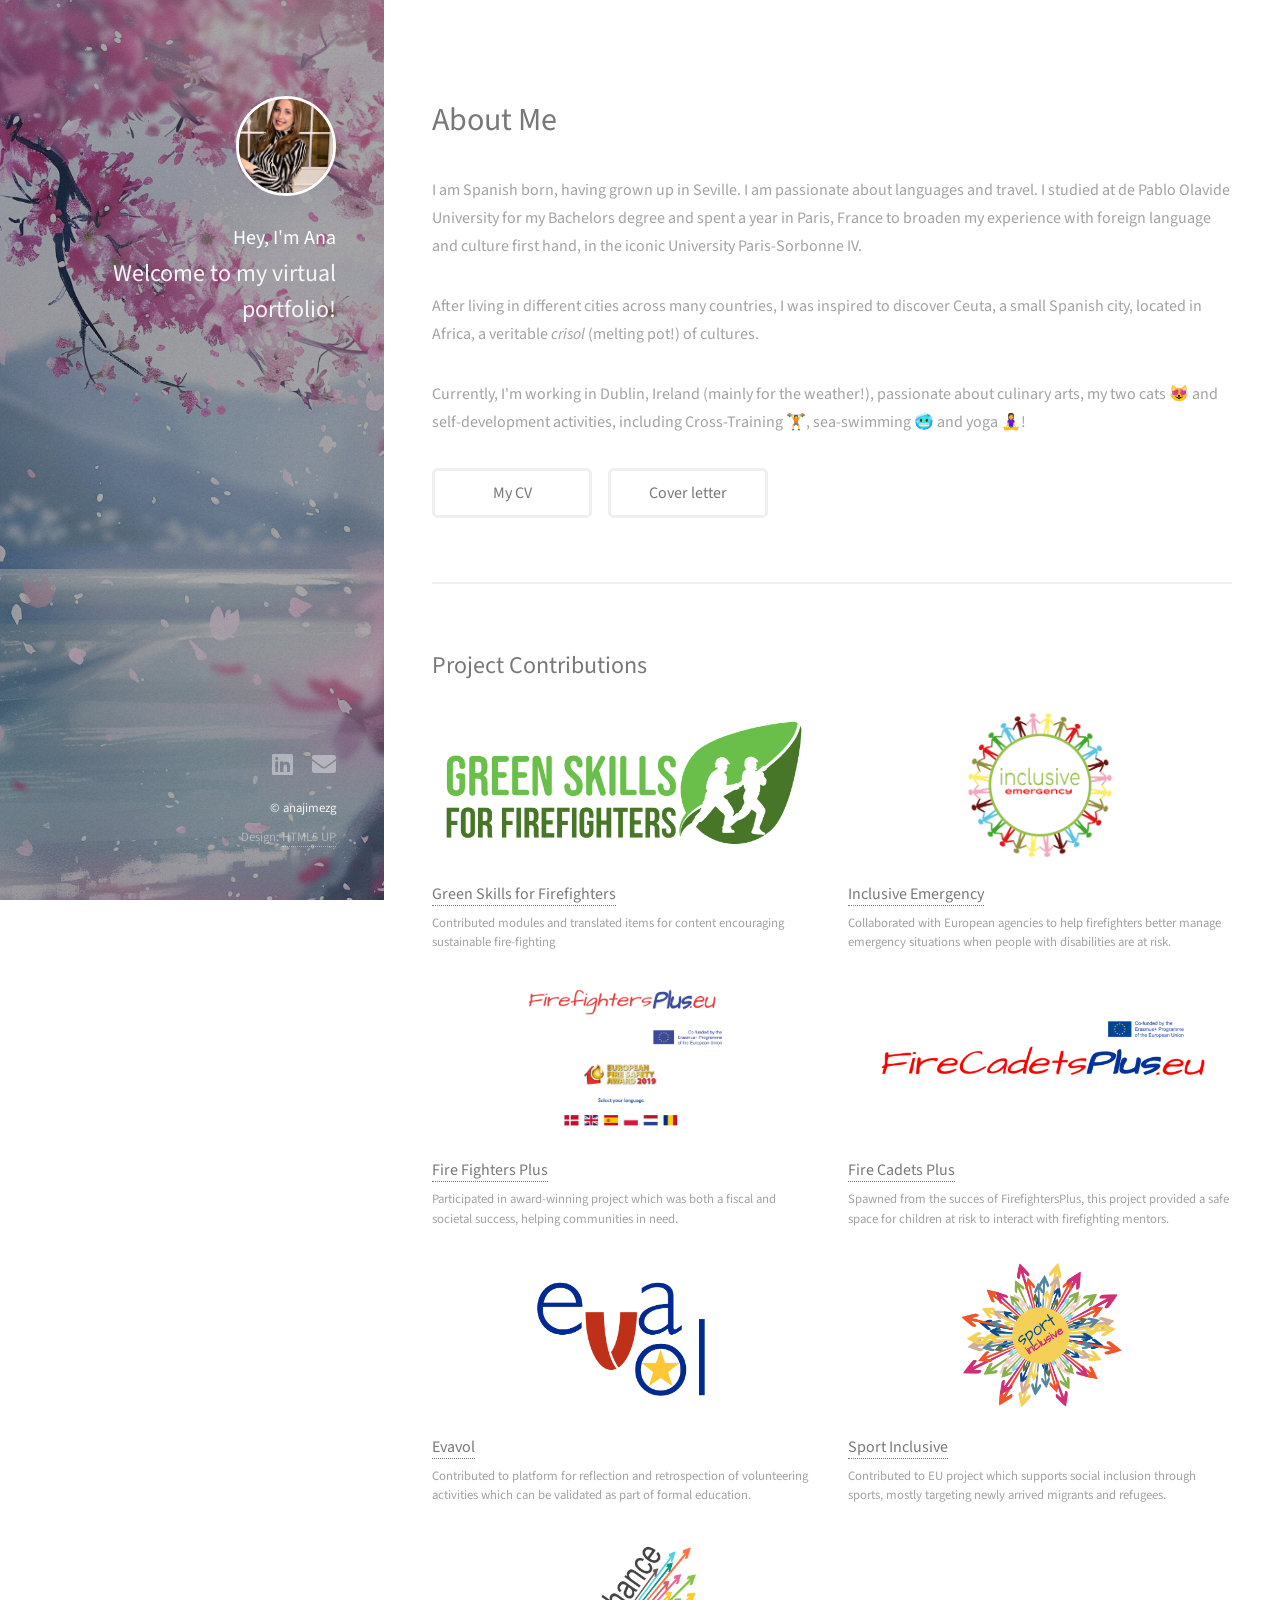
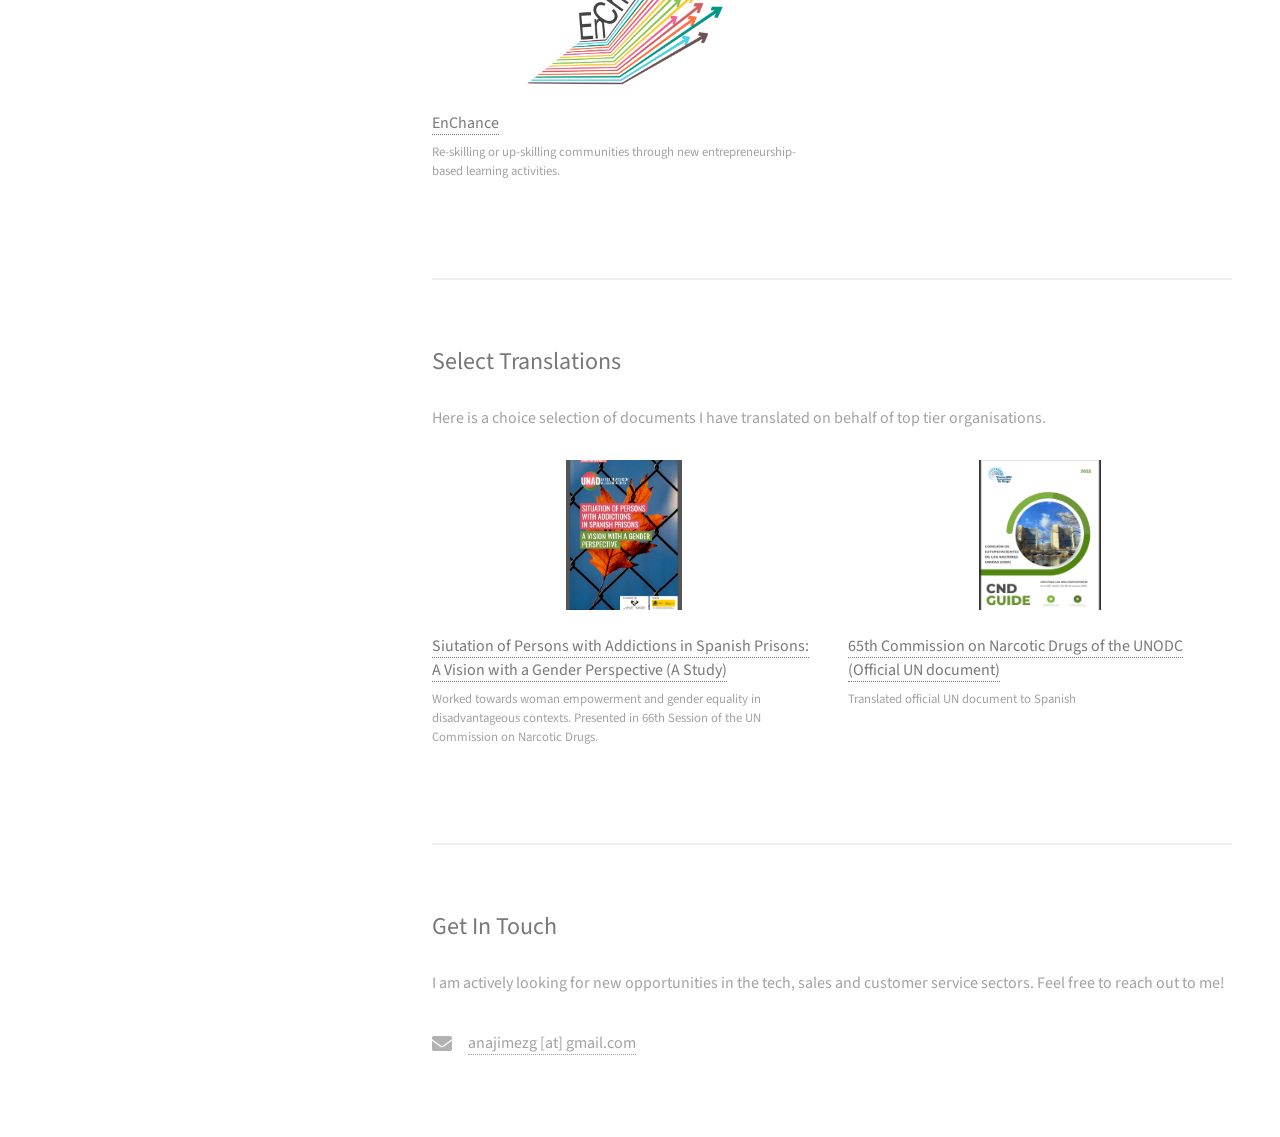
==== commit 359387cf: "Updating email address Signed-off-by: kieranfraser <kfraser@tcd.ie>" ====
--- a/index.html
+++ b/index.html
@@ -35,8 +35,8 @@
 						<p>Currently, I'm working in Dublin, Ireland (mainly for the weather!), passionate about culinary arts, my two cats 😻 and self-development activities, including Cross-Training 🏋️, sea-swimming 🥶 and yoga 🧘‍♀️!</p>
 						</p>
 						<ul class="actions">
-							<li><a href="/assets/my_cv_sept24.pdf" class="button" target="_blank">My CV</a></li>
-							<!-- <li><a href="/assets/my_cl.pdf" class="button" target="_blank">Cover letter</a></li> -->
+							<li><a href="#" class="button">My CV</a></li>
+							<li><a href="#" class="button">Cover letter</a></li>
 						</ul>
 					</section>
 
@@ -104,7 +104,7 @@
 				<!-- Three -->
 					<section id="four">
 						<h2>Get In Touch</h2>
-						<p>Feel free to reach out to me!</p>
+						<p>I am actively looking for new opportunities in the tech, sales and customer service sectors. Feel free to reach out to me!</p>
 						<div class="row">
 							<div class="col-4 col-12-small">
 								<ul class="labeled-icons">
@@ -445,7 +445,7 @@
 						<li><a href="mailto: anajimezg@gmail.com" class="icon solid fa-envelope"><span class="label">Email</span></a></li>
 					</ul>
 					<ul class="copyright">
-						<li style="color: whitesmoke;">&copy; anajimenezg</li>
+						<li style="color: whitesmoke;">&copy; anajimezg</li>
 						<li>Design: <a href="http://html5up.net">HTML5 UP</a></li>
 					</ul>
 				</div>
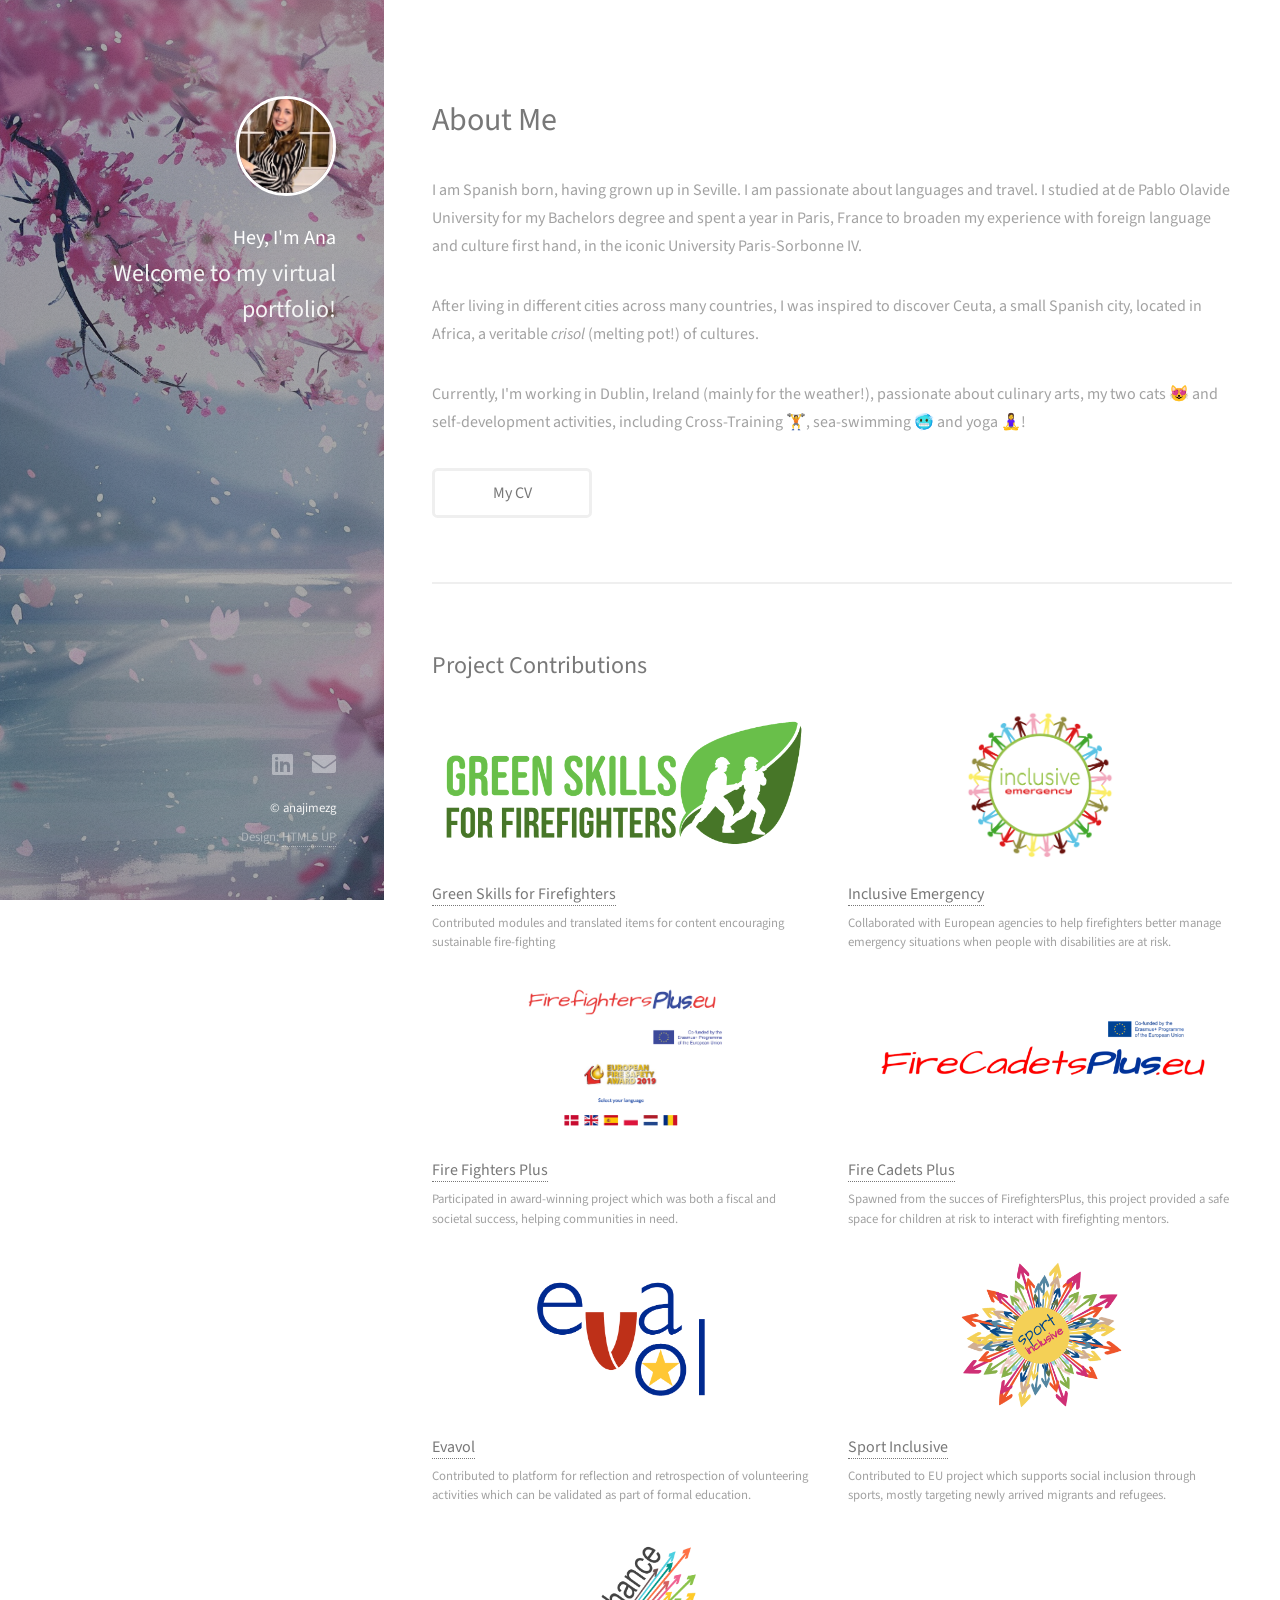
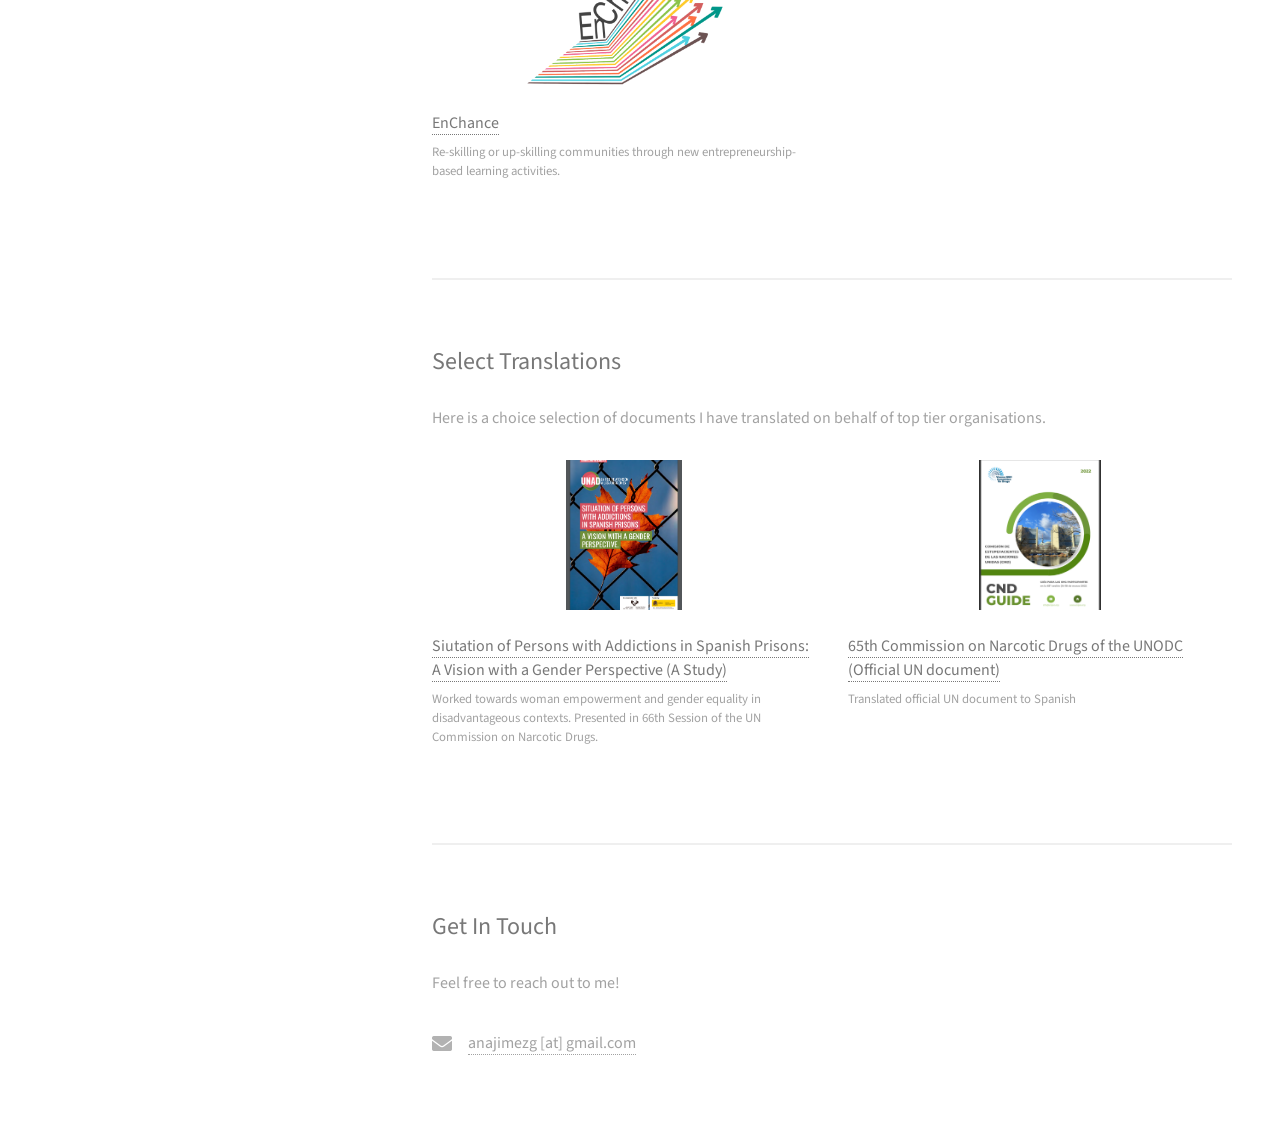
==== commit 8cd0bab8: "Merge branch 'master' of https://github.com/anajimezg/anajimezg.github.io" ====
--- a/index.html
+++ b/index.html
@@ -35,8 +35,8 @@
 						<p>Currently, I'm working in Dublin, Ireland (mainly for the weather!), passionate about culinary arts, my two cats 😻 and self-development activities, including Cross-Training 🏋️, sea-swimming 🥶 and yoga 🧘‍♀️!</p>
 						</p>
 						<ul class="actions">
-							<li><a href="#" class="button">My CV</a></li>
-							<li><a href="#" class="button">Cover letter</a></li>
+							<li><a href="/assets/my_cv_sept24.pdf" class="button" target="_blank">My CV</a></li>
+							<!-- <li><a href="/assets/my_cl.pdf" class="button" target="_blank">Cover letter</a></li> -->
 						</ul>
 					</section>
 
@@ -104,7 +104,7 @@
 				<!-- Three -->
 					<section id="four">
 						<h2>Get In Touch</h2>
-						<p>I am actively looking for new opportunities in the tech, sales and customer service sectors. Feel free to reach out to me!</p>
+						<p>Feel free to reach out to me!</p>
 						<div class="row">
 							<div class="col-4 col-12-small">
 								<ul class="labeled-icons">
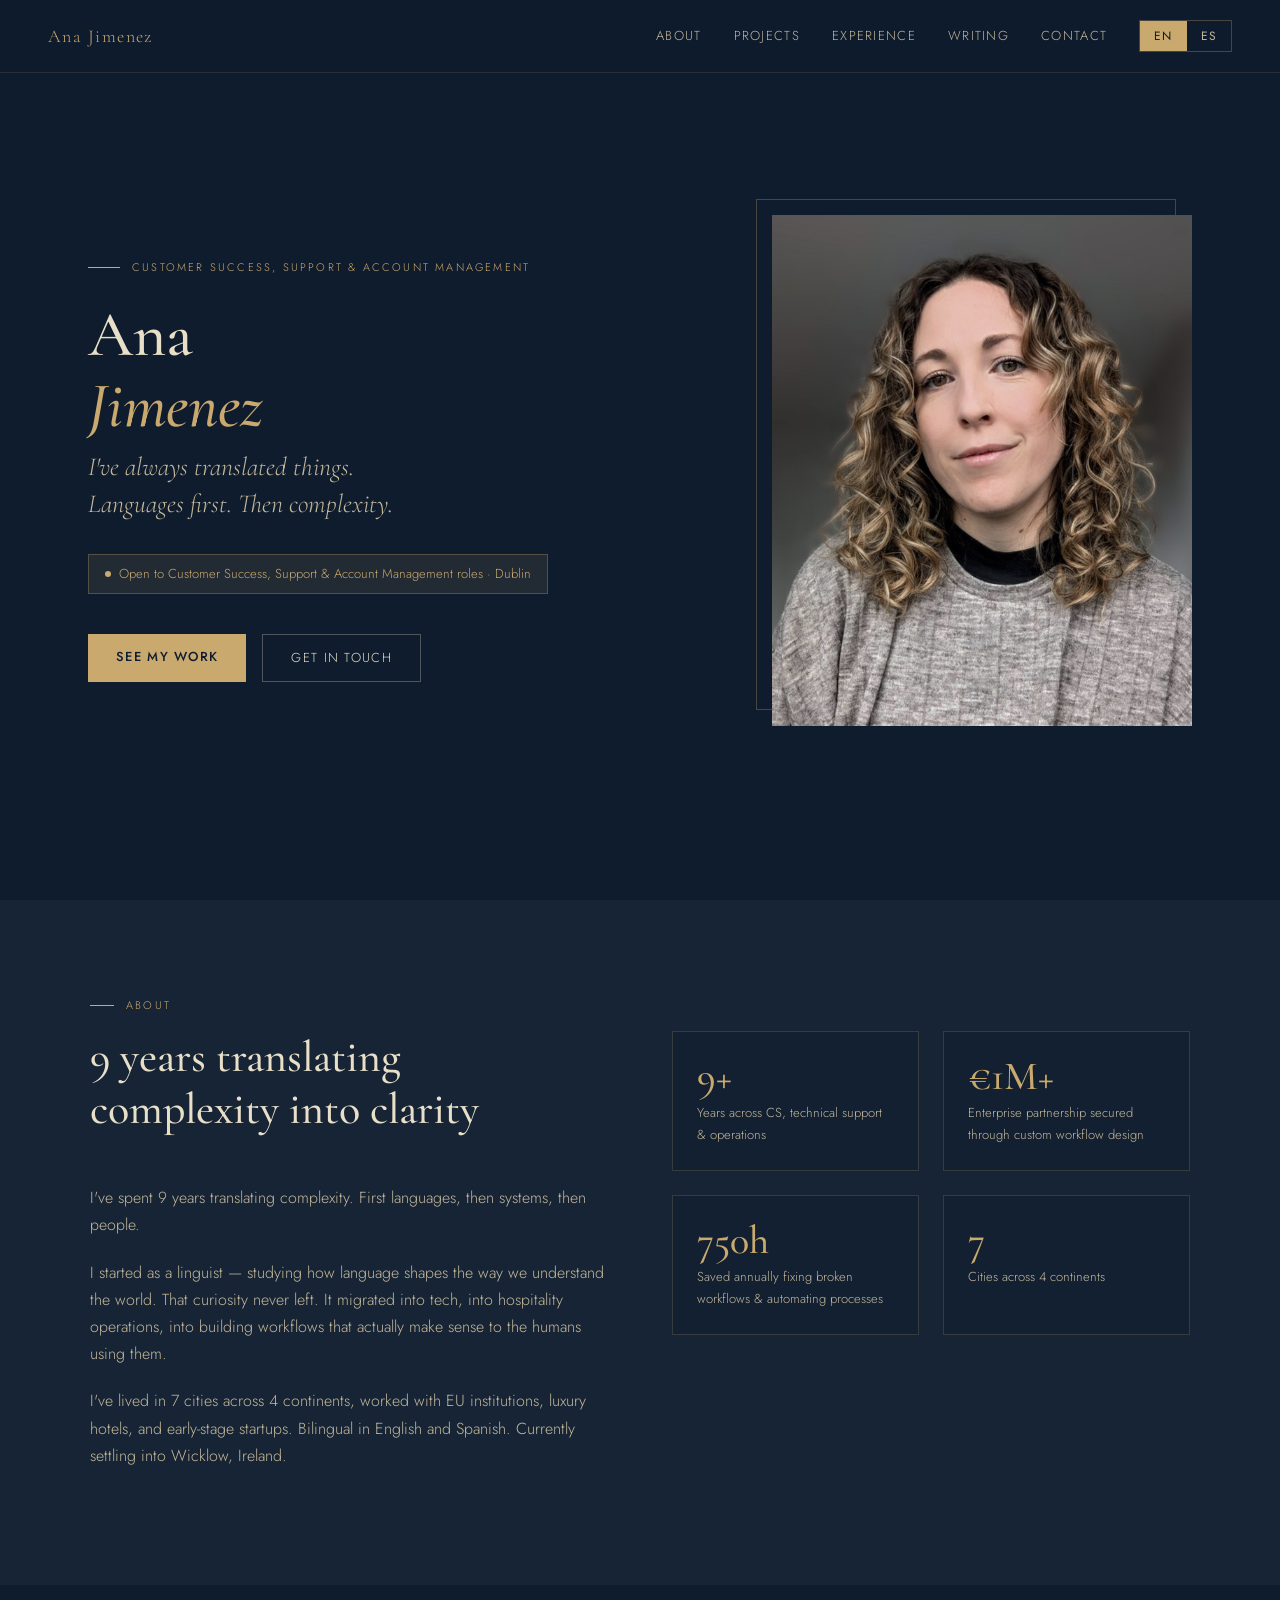
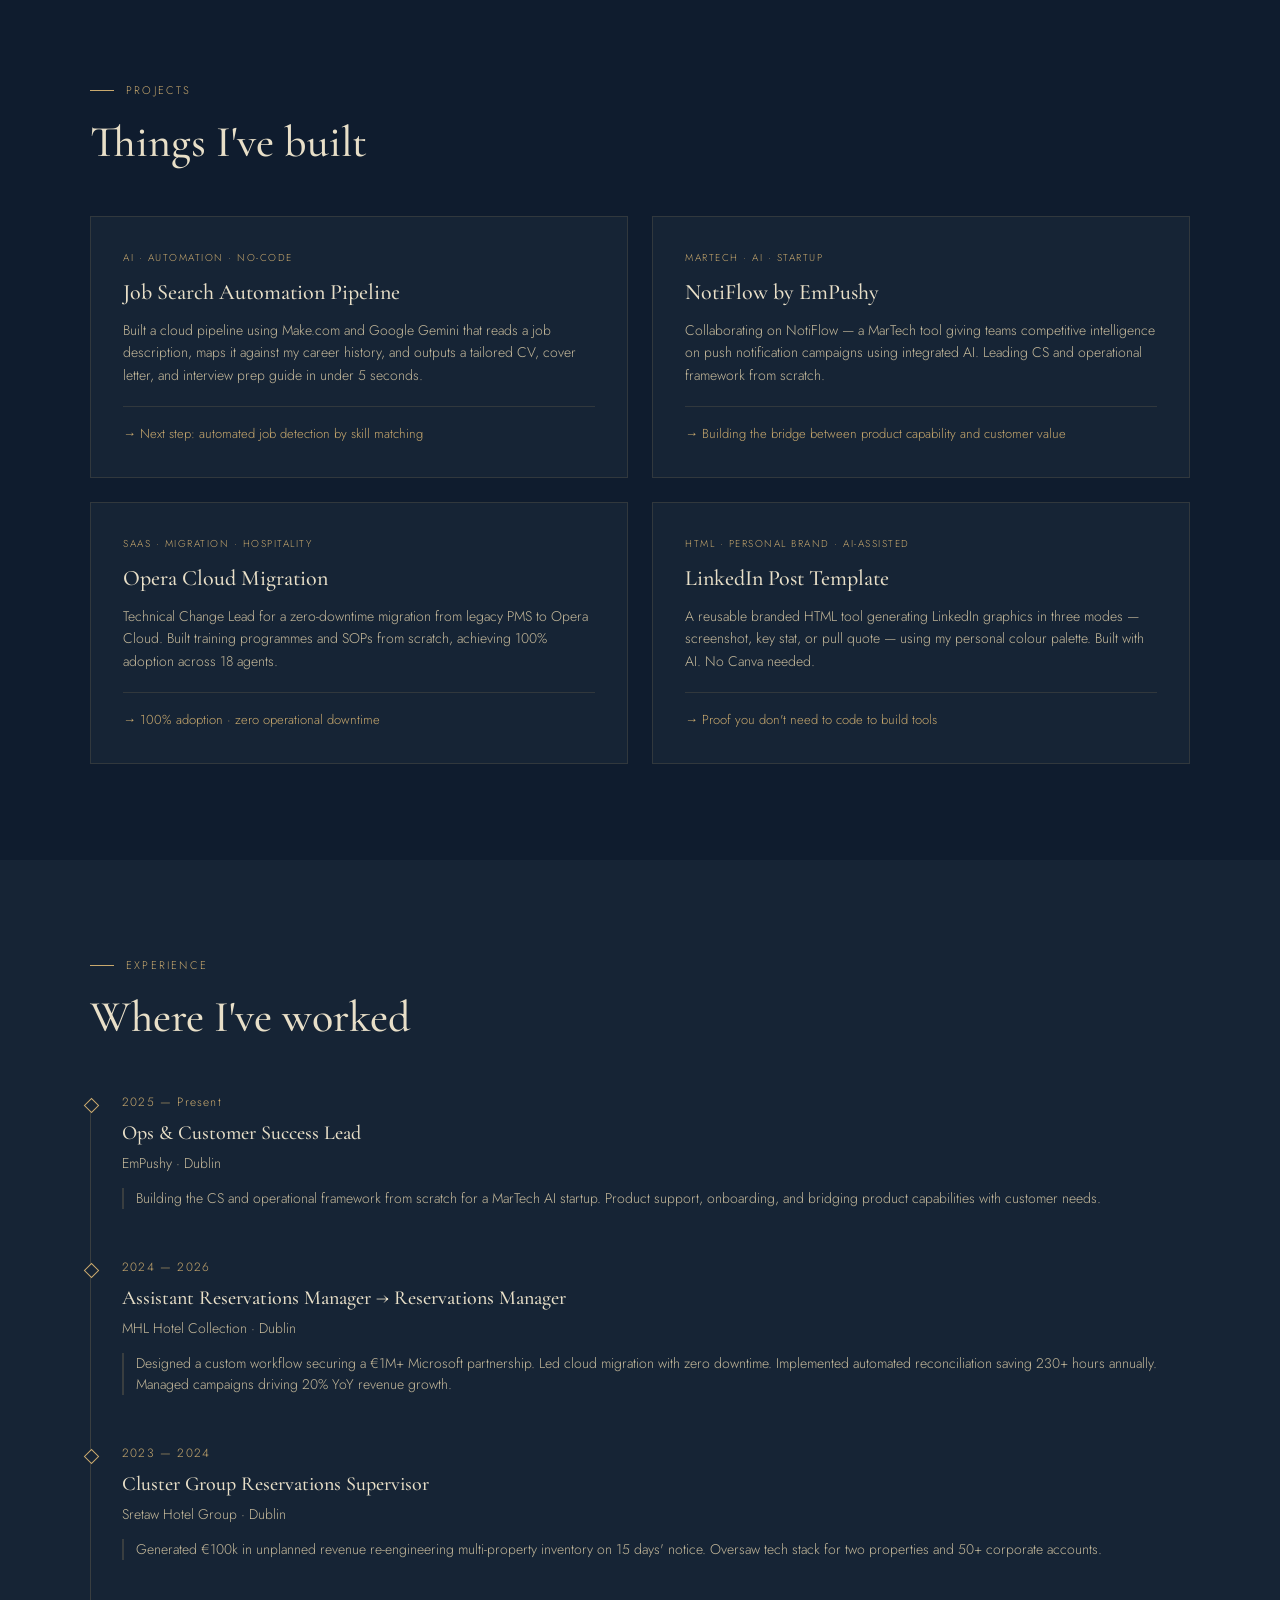
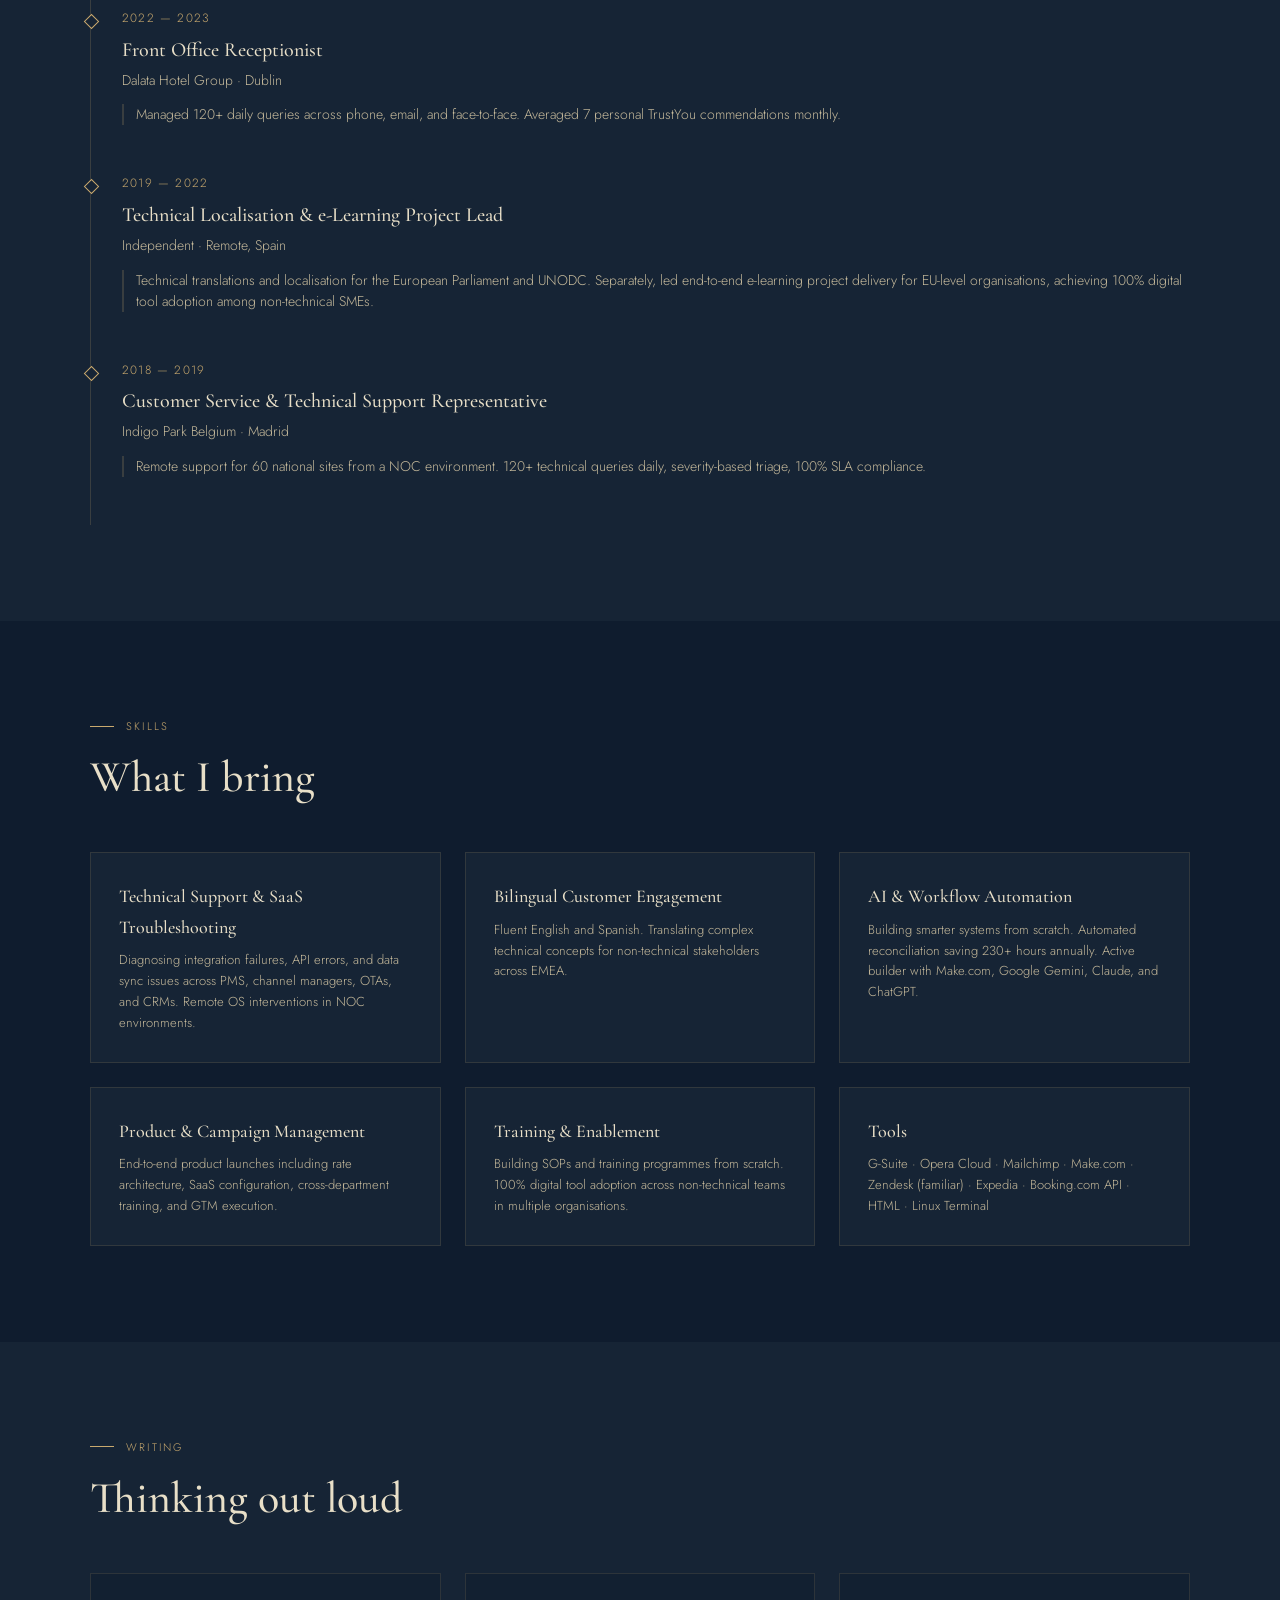
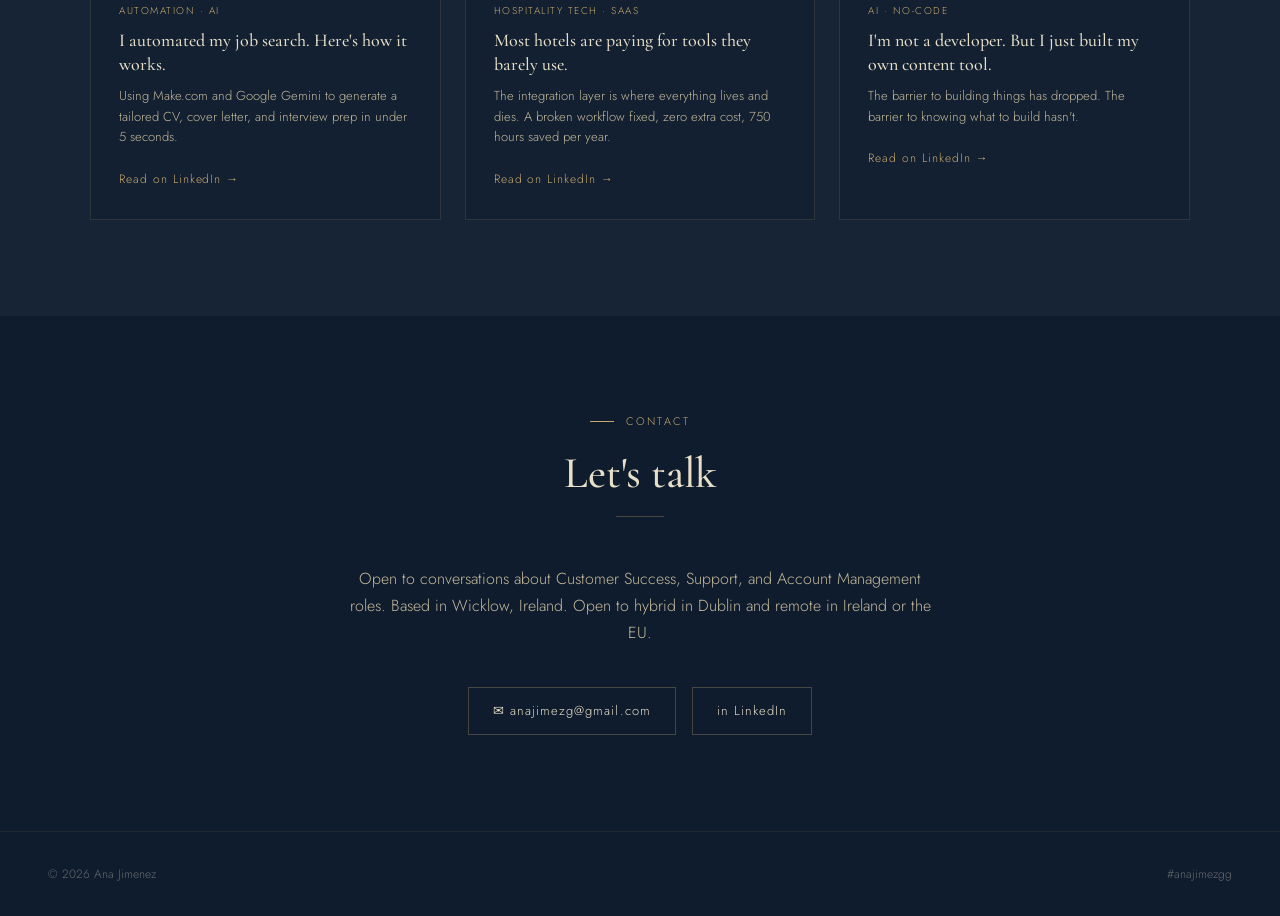
==== commit 11b090c0: "Update website" ====
--- a/index.html
+++ b/index.html
@@ -1,463 +1,303 @@
-<!DOCTYPE HTML>
-<!--
-	Strata by HTML5 UP
-	html5up.net | @ajlkn
-	Free for personal and commercial use under the CCA 3.0 license (html5up.net/license)
--->
-<html>
-	<head>
-		<title>Strata by HTML5 UP</title>
-		<meta charset="utf-8" />
-		<meta name="viewport" content="width=device-width, initial-scale=1, user-scalable=no" />
-		<link rel="stylesheet" href="assets/css/main.css" />
-	</head>
-	<body class="is-preload">
-
-		<!-- Header -->
-			<header id="header">
-				<div class="inner">
-					<div class="image avatar" style="border: 3px solid white; border-radius: 100%;"><img src="images/avatar.jpeg" alt="" /></div>
-					<h1 style="color: white;"><strong>Hey, I'm Ana</strong><br /></h1>
-					<h2 style="color: whitesmoke;">Welcome to my virtual portfolio!<br /></h2>
-				</div>
-			</header>
-
-		<!-- Main -->
-			<div id="main">
-
-				<!-- One -->
-					<section id="one">
-						<header class="major">
-							<h2>About Me</h2>
-						</header>
-						<p>I am Spanish born, having grown up in Seville. I am passionate about languages and travel. I studied at de Pablo Olavide University for my Bachelors degree and spent a year in Paris, France to broaden my experience with foreign language and culture first hand, in the iconic University Paris-Sorbonne IV. </p>
-						<p>After living in different cities across many countries, I was inspired to discover Ceuta, a small Spanish city, located in Africa, a veritable <i>crisol</i> (melting pot!) of cultures.</i></p>
-						<p>Currently, I'm working in Dublin, Ireland (mainly for the weather!), passionate about culinary arts, my two cats 😻 and self-development activities, including Cross-Training 🏋️, sea-swimming 🥶 and yoga 🧘‍♀️!</p>
-						</p>
-						<ul class="actions">
-							<li><a href="/assets/my_cv_sept24.pdf" class="button" target="_blank">My CV</a></li>
-							<!-- <li><a href="/assets/my_cl.pdf" class="button" target="_blank">Cover letter</a></li> -->
-						</ul>
-					</section>
-
-				<!-- Two -->
-					<section id="two">
-						<h2>Project Contributions</h2>
-						<div class="row">
-							<article class="col-6 col-12-xsmall work-item">
-								<div class="image fit thumb"><img src="./images/thumbs/green_skils.png" alt="" /></div>
-								<h3><a href="https://www.greenskillsforfirefighters.eu/" target="_blank">Green Skills for Firefighters</a></h3>
-								<p>Contributed modules and translated items for content encouraging sustainable fire-fighting</p>
-							</article>
-							<article class="col-6 col-12-xsmall work-item">
-								<div class="image fit thumb"><img src="images/thumbs/inclusive_emergency.png" alt=""/></div>
-								<h3><a href="https://www.inclusiveemergency.eu/" target="_blank">Inclusive Emergency</a></h3>
-								<p>Collaborated with European agencies to help firefighters better manage emergency situations when people with disabilities are at risk.</p>
-							</article>
-							<article class="col-6 col-12-xsmall work-item">
-								<div class="image fit thumb"><img src="images/thumbs/firefighterplus.png" alt="" /></div>
-								<h3><a href="https://www.firefightersplus.eu/" target="_blank">Fire Fighters Plus</a></h3>
-								<p>Participated in award-winning project which was both a fiscal and societal success, helping communities in need.</p>
-							</article>
-							<article class="col-6 col-12-xsmall work-item">
-								<div class="image fit thumb"><img src="images/thumbs/firecadetsplus.png" alt="" /></div>
-								<h3><a href="https://www.firecadetsplus.eu/" target="_blank">Fire Cadets Plus</a></h3>
-								<p>Spawned from the succes of FirefightersPlus, this project provided a safe space for children at risk to interact with firefighting mentors.</p>
-							</article>
-							<article class="col-6 col-12-xsmall work-item">
-								<div class="image fit thumb"><img src="images/thumbs/evavol.png" alt="" /></div>
-								<h3><a href="https://www.evavol.eu/" target="_blank">Evavol</a></h3>
-								<p>Contributed to platform for reflection and retrospection of volunteering activities which can be validated as part of formal education.</p>
-							</article>
-							<article class="col-6 col-12-xsmall work-item">
-								<div class="image fit thumb"><img src="images/thumbs/sportinclusive.png" alt="" /></div>
-								<h3><a href="https://www.sportinclusive.eu/" target="_blank">Sport Inclusive</a></h3>
-								<p>Contributed to EU project which supports social inclusion through sports, mostly targeting newly arrived migrants and refugees.</p>
-							</article>
-							<article class="col-6 col-12-xsmall work-item">
-								<div class="image fit thumb"><img src="images/thumbs/enchance.png" alt="" /></div>
-								<h3><a href="https://www.enchance.eu/" target="_blank">EnChance</a></h3>
-								<p>Re-skilling or up-skilling communities through new entrepreneurship-based learning activities.</p>
-							</article>
-						</div>
-					</section>
-
-					<section id="three">
-						<h2>Select Translations</h2>
-						<pr>Here is a choice selection of documents I have translated on behalf of top tier organisations.</pr>
-						<br>
-						<br>
-						<div class="row">
-							<article class="col-6 col-12-xsmall work-item">
-								<div class="image fit thumb"><img src="images/thumbs/addiction.png" alt="" /></div>
-								<h3><a href="https://www.unad.org/wp-content/uploads/2023/05/english-estudio-prisiones.pdf" target="_blank">Siutation of Persons with Addictions in Spanish Prisons: A Vision with a Gender Perspective (A Study)</a></h3>
-								<p>Worked towards woman empowerment and gender equality in disadvantageous contexts. Presented in 66th Session of the UN Commission on Narcotic Drugs.</p>
-							</article>
-							<article class="col-6 col-12-xsmall work-item">
-								<div class="image fit thumb"><img src="images/thumbs/un_doc.png" alt="" /></div>
-								<h3><a href="https://indd.adobe.com/view/2cfad8de-f844-4a10-b13a-22169931205b" target="_blank">65th Commission on Narcotic Drugs of the UNODC (Official UN document)</a></h3>
-								<p>Translated official UN document to Spanish</p>
-							</article>
-						</div>
-					</section>
-
-				<!-- Three -->
-					<section id="four">
-						<h2>Get In Touch</h2>
-						<p>Feel free to reach out to me!</p>
-						<div class="row">
-							<div class="col-4 col-12-small">
-								<ul class="labeled-icons">
-									<li>
-										<h3 class="icon solid fa-envelope"><span class="label">Email</span></h3>
-										<a href="mailto: anajimezg@gmail.com">anajimezg [at] gmail.com</a>
-									</li>
-								</ul>
-							</div>
-						</div>
-					</section>
-
-				<!-- Four -->
-				<!--
-					<section id="four">
-						<h2>Elements</h2>
-
-						<section>
-							<h4>Text</h4>
-							<p>This is <b>bold</b> and this is <strong>strong</strong>. This is <i>italic</i> and this is <em>emphasized</em>.
-							This is <sup>superscript</sup> text and this is <sub>subscript</sub> text.
-							This is <u>underlined</u> and this is code: <code>for (;;) { ... }</code>. Finally, <a href="#">this is a link</a>.</p>
-							<hr />
-							<header>
-								<h4>Heading with a Subtitle</h4>
-								<p>Lorem ipsum dolor sit amet nullam id egestas urna aliquam</p>
-							</header>
-							<p>Nunc lacinia ante nunc ac lobortis. Interdum adipiscing gravida odio porttitor sem non mi integer non faucibus ornare mi ut ante amet placerat aliquet. Volutpat eu sed ante lacinia sapien lorem accumsan varius montes viverra nibh in adipiscing blandit tempus accumsan.</p>
-							<header>
-								<h5>Heading with a Subtitle</h5>
-								<p>Lorem ipsum dolor sit amet nullam id egestas urna aliquam</p>
-							</header>
-							<p>Nunc lacinia ante nunc ac lobortis. Interdum adipiscing gravida odio porttitor sem non mi integer non faucibus ornare mi ut ante amet placerat aliquet. Volutpat eu sed ante lacinia sapien lorem accumsan varius montes viverra nibh in adipiscing blandit tempus accumsan.</p>
-							<hr />
-							<h2>Heading Level 2</h2>
-							<h3>Heading Level 3</h3>
-							<h4>Heading Level 4</h4>
-							<h5>Heading Level 5</h5>
-							<h6>Heading Level 6</h6>
-							<hr />
-							<h5>Blockquote</h5>
-							<blockquote>Fringilla nisl. Donec accumsan interdum nisi, quis tincidunt felis sagittis eget tempus euismod. Vestibulum ante ipsum primis in faucibus vestibulum. Blandit adipiscing eu felis iaculis volutpat ac adipiscing accumsan faucibus. Vestibulum ante ipsum primis in faucibus lorem ipsum dolor sit amet nullam adipiscing eu felis.</blockquote>
-							<h5>Preformatted</h5>
-							<pre><code>i = 0;
-
-while (!deck.isInOrder()) {
-print 'Iteration ' + i;
-deck.shuffle();
-i++;
+<!DOCTYPE html>
+<html lang="en">
+<head>
+<meta charset="UTF-8">
+<meta name="viewport" content="width=device-width, initial-scale=1.0">
+<title>Ana Jimenez — Customer Success & Support</title>
+<link rel="preconnect" href="https://fonts.googleapis.com">
+<link href="https://fonts.googleapis.com/css2?family=Cormorant+Garamond:ital,wght@0,400;0,500;0,600;1,400;1,500&family=Jost:wght@300;400;500&display=swap" rel="stylesheet">
+<style>
+:root{--navy:#0F1C2E;--navy-mid:#162435;--gold:#C9A96E;--cream:#E8DFC8;--cream-muted:#c4b89a;}
+*{box-sizing:border-box;margin:0;padding:0;}
+html{scroll-behavior:smooth;}
+body{background:var(--navy);color:var(--cream);font-family:'Jost',sans-serif;font-weight:300;line-height:1.7;}
+nav{position:fixed;top:0;left:0;right:0;z-index:100;padding:20px 48px;display:flex;justify-content:space-between;align-items:center;background:rgba(15,28,46,0.92);backdrop-filter:blur(8px);border-bottom:1px solid rgba(201,169,110,0.15);}
+.nav-name{font-family:'Cormorant Garamond',serif;font-size:18px;color:var(--gold);letter-spacing:0.08em;}
+.nav-right{display:flex;align-items:center;gap:32px;}
+.nav-links{display:flex;gap:32px;}
+.nav-links a{color:var(--cream-muted);text-decoration:none;font-size:13px;letter-spacing:0.1em;text-transform:uppercase;transition:color 0.2s;}
+.nav-links a:hover{color:var(--gold);}
+.lang-toggle{display:flex;gap:0;border:1px solid rgba(201,169,110,0.3);overflow:hidden;}
+.lang-btn{padding:6px 14px;font-size:12px;letter-spacing:0.1em;text-transform:uppercase;background:transparent;color:var(--cream-muted);border:none;cursor:pointer;transition:background 0.2s,color 0.2s;font-family:'Jost',sans-serif;}
+.lang-btn.active{background:var(--gold);color:var(--navy);}
+.lang-btn:not(.active):hover{color:var(--gold);}
+.hero{min-height:100vh;display:grid;grid-template-columns:1fr 1fr;align-items:center;padding:120px 48px 80px;gap:64px;max-width:1200px;margin:0 auto;}
+.hero-tag{font-size:11px;letter-spacing:0.2em;text-transform:uppercase;color:var(--gold);margin-bottom:24px;display:flex;align-items:center;gap:12px;}
+.hero-tag::before{content:'';display:block;width:32px;height:1px;background:var(--gold);}
+h1{font-family:'Cormorant Garamond',serif;font-size:clamp(40px,5vw,64px);font-weight:500;line-height:1.1;color:var(--cream);margin-bottom:8px;}
+h1 em{color:var(--gold);font-style:italic;}
+.hero-sub{font-family:'Cormorant Garamond',serif;font-size:clamp(18px,2.5vw,26px);font-style:italic;color:var(--cream-muted);margin-bottom:32px;line-height:1.4;}
+.hero-status{display:inline-flex;align-items:center;gap:8px;background:rgba(201,169,110,0.1);border:1px solid rgba(201,169,110,0.3);padding:8px 16px;font-size:13px;color:var(--gold);margin-bottom:40px;}
+.dot{width:6px;height:6px;border-radius:50%;background:var(--gold);animation:pulse 2s infinite;}
+@keyframes pulse{0%,100%{opacity:1}50%{opacity:0.4}}
+.hero-cta{display:flex;gap:16px;flex-wrap:wrap;}
+.btn-primary{padding:12px 28px;background:var(--gold);color:var(--navy);text-decoration:none;font-size:13px;font-weight:500;letter-spacing:0.1em;text-transform:uppercase;transition:opacity 0.2s;}
+.btn-primary:hover{opacity:0.85;}
+.btn-outline{padding:12px 28px;background:transparent;color:var(--cream);text-decoration:none;font-size:13px;letter-spacing:0.1em;text-transform:uppercase;border:1px solid rgba(232,223,200,0.3);transition:border-color 0.2s,color 0.2s;}
+.btn-outline:hover{border-color:var(--gold);color:var(--gold);}
+.hero-photo{display:flex;justify-content:flex-end;align-items:center;}
+.photo-frame{position:relative;width:min(420px,100%);}
+.photo-frame img{width:100%;display:block;filter:grayscale(20%);}
+.photo-frame::before{content:'';position:absolute;top:-16px;left:-16px;right:16px;bottom:16px;border:1px solid rgba(201,169,110,0.3);z-index:-1;}
+section{padding:96px 48px;}
+.section-inner{max-width:1100px;margin:0 auto;}
+.section-label{font-size:11px;letter-spacing:0.2em;text-transform:uppercase;color:var(--gold);margin-bottom:16px;display:flex;align-items:center;gap:12px;}
+.section-label::before{content:'';display:block;width:24px;height:1px;background:var(--gold);}
+h2{font-family:'Cormorant Garamond',serif;font-size:clamp(28px,3.5vw,44px);font-weight:500;color:var(--cream);margin-bottom:48px;line-height:1.2;}
+.about{background:var(--navy-mid);}
+.about-grid{display:grid;grid-template-columns:1fr 1fr;gap:64px;align-items:start;}
+.about-text p{color:var(--cream-muted);margin-bottom:20px;font-size:16px;}
+.about-stats{display:grid;grid-template-columns:1fr 1fr;gap:24px;}
+.stat-card{padding:24px;border:1px solid rgba(201,169,110,0.2);background:rgba(15,28,46,0.5);}
+.stat-num{font-family:'Cormorant Garamond',serif;font-size:40px;font-weight:500;color:var(--gold);line-height:1;margin-bottom:6px;}
+.stat-desc{font-size:13px;color:var(--cream-muted);}
+.projects-grid{display:grid;grid-template-columns:repeat(2,1fr);gap:24px;}
+.project-card{padding:32px;border:1px solid rgba(201,169,110,0.15);background:var(--navy-mid);transition:border-color 0.3s;position:relative;overflow:hidden;}
+.project-card::before{content:'';position:absolute;top:0;left:0;width:3px;height:0;background:var(--gold);transition:height 0.3s;}
+.project-card:hover{border-color:rgba(201,169,110,0.4);}
+.project-card:hover::before{height:100%;}
+.project-tag{font-size:10px;letter-spacing:0.15em;text-transform:uppercase;color:var(--gold);margin-bottom:12px;}
+.project-title{font-family:'Cormorant Garamond',serif;font-size:22px;font-weight:500;color:var(--cream);margin-bottom:12px;line-height:1.3;}
+.project-desc{font-size:14px;color:var(--cream-muted);margin-bottom:20px;line-height:1.6;}
+.project-result{font-size:13px;color:var(--gold);padding-top:16px;border-top:1px solid rgba(201,169,110,0.15);}
+.experience{background:var(--navy-mid);}
+.timeline{position:relative;}
+.timeline::before{content:'';position:absolute;left:0;top:8px;bottom:0;width:1px;background:rgba(201,169,110,0.2);}
+.timeline-item{padding:0 0 48px 32px;position:relative;}
+.timeline-item::before{content:'';position:absolute;left:-4px;top:8px;width:9px;height:9px;border:1px solid var(--gold);background:var(--navy-mid);transform:rotate(45deg);}
+.timeline-date{font-size:12px;color:var(--gold);letter-spacing:0.1em;margin-bottom:4px;}
+.timeline-role{font-family:'Cormorant Garamond',serif;font-size:20px;font-weight:500;color:var(--cream);margin-bottom:2px;}
+.timeline-company{font-size:14px;color:var(--cream-muted);margin-bottom:12px;}
+.timeline-achievement{font-family:'Jost',sans-serif;font-size:14px;color:var(--cream-muted);padding-left:12px;border-left:2px solid rgba(201,169,110,0.2);line-height:1.5;}
+.competencies-grid{display:grid;grid-template-columns:repeat(3,1fr);gap:24px;}
+.comp-card{padding:28px;border:1px solid rgba(201,169,110,0.15);background:var(--navy-mid);}
+.comp-title{font-family:'Cormorant Garamond',serif;font-size:18px;font-weight:500;color:var(--cream);margin-bottom:8px;}
+.comp-desc{font-size:13px;color:var(--cream-muted);line-height:1.6;}
+.writing{background:var(--navy-mid);}
+.posts-grid{display:grid;grid-template-columns:repeat(3,1fr);gap:24px;}
+.post-card{padding:28px;border:1px solid rgba(201,169,110,0.15);background:rgba(15,28,46,0.5);transition:border-color 0.3s;}
+.post-card:hover{border-color:rgba(201,169,110,0.4);}
+.post-topic{font-size:10px;letter-spacing:0.15em;text-transform:uppercase;color:var(--gold);margin-bottom:10px;}
+.post-title{font-family:'Cormorant Garamond',serif;font-size:18px;font-weight:500;color:var(--cream);margin-bottom:10px;line-height:1.3;}
+.post-excerpt{font-size:13px;color:var(--cream-muted);line-height:1.6;margin-bottom:16px;}
+.post-link{font-size:12px;color:var(--gold);text-decoration:none;letter-spacing:0.08em;}
+.post-link:hover{text-decoration:underline;}
+.contact-inner{max-width:600px;margin:0 auto;text-align:center;}
+.contact-inner h2{margin-bottom:16px;}
+.contact-inner p{color:var(--cream-muted);margin-bottom:40px;font-size:16px;}
+.contact-links{display:flex;gap:16px;justify-content:center;flex-wrap:wrap;}
+.contact-link{display:flex;align-items:center;gap:8px;padding:12px 24px;border:1px solid rgba(201,169,110,0.3);color:var(--cream);text-decoration:none;font-size:13px;letter-spacing:0.08em;transition:border-color 0.2s,color 0.2s;}
+.contact-link:hover{border-color:var(--gold);color:var(--gold);}
+.divider{width:48px;height:1px;background:rgba(201,169,110,0.3);margin:0 auto 48px;}
+footer{padding:32px 48px;border-top:1px solid rgba(201,169,110,0.1);display:flex;justify-content:space-between;align-items:center;font-size:12px;color:rgba(232,223,200,0.4);}
+[data-lang]{transition:opacity 0.2s;}
+@media(max-width:768px){nav{padding:16px 24px;}.nav-links{display:none;}.hero{grid-template-columns:1fr;padding:100px 24px 64px;gap:40px;}.hero-photo{justify-content:center;}.about-grid,.projects-grid,.competencies-grid,.posts-grid{grid-template-columns:1fr;}section{padding:64px 24px;}footer{flex-direction:column;gap:8px;text-align:center;}}
+</style>
+</head>
+<body>
+<nav>
+  <div class="nav-name">Ana Jimenez</div>
+  <div class="nav-right">
+    <div class="nav-links">
+      <a href="#about" data-en="About" data-es="Sobre mí">About</a>
+      <a href="#projects" data-en="Projects" data-es="Proyectos">Projects</a>
+      <a href="#experience" data-en="Experience" data-es="Experiencia">Experience</a>
+      <a href="#writing" data-en="Writing" data-es="Artículos">Writing</a>
+      <a href="#contact" data-en="Contact" data-es="Contacto">Contact</a>
+    </div>
+    <div class="lang-toggle">
+      <button class="lang-btn active" onclick="setLang('en')">EN</button>
+      <button class="lang-btn" onclick="setLang('es')">ES</button>
+    </div>
+  </div>
+</nav>
+
+<div class="hero">
+  <div class="hero-text">
+    <div class="hero-tag" data-en="Customer Success, Support &amp; Account Management" data-es="Customer Success, Soporte &amp; Account Management">Customer Success, Support &amp; Account Management</div>
+    <h1>Ana<br><em>Jimenez</em></h1>
+    <p class="hero-sub" data-en="I've always translated things.<br>Languages first. Then complexity." data-es="Siempre he traducido cosas.<br>Primero idiomas. Luego complejidad.">I've always translated things.<br>Languages first. Then complexity.</p>
+    <div class="hero-status"><span class="dot"></span><span data-en="Open to Customer Success, Support &amp; Account Management roles &middot; Dublin" data-es="Abierta a roles de Customer Success, Soporte &amp; Account Management &middot; Dublín">Open to Customer Success, Support &amp; Account Management roles &middot; Dublin</span></div>
+    <div class="hero-cta">
+      <a href="#projects" class="btn-primary" data-en="See my work" data-es="Ver mi trabajo">See my work</a>
+      <a href="#contact" class="btn-outline" data-en="Get in touch" data-es="Contactar">Get in touch</a>
+    </div>
+  </div>
+  <div class="hero-photo">
+    <div class="photo-frame">
+      <img src="[data-uri]" alt="Ana Jimenez" />
+    </div>
+  </div>
+</div>
+
+<section class="about" id="about">
+  <div class="section-inner">
+    <div class="section-label" data-en="About" data-es="Sobre mí">About</div>
+    <div class="about-grid">
+      <div class="about-text">
+        <h2 data-en="9 years translating<br>complexity into clarity" data-es="9 años traduciendo<br>la complejidad en claridad">9 years translating<br>complexity into clarity</h2>
+        <p data-en="I've spent 9 years translating complexity. First languages, then systems, then people." data-es="Llevo 9 años poniendo claridad a lo complejo: idiomas, sistemas, personas.">I've spent 9 years translating complexity. First languages, then systems, then people.</p>
+        <p data-en="I started as a linguist — studying how language shapes the way we understand the world. That curiosity never left. It migrated into tech, into hospitality operations, into building workflows that actually make sense to the humans using them." data-es="Empecé como lingüista, estudiando cómo el lenguaje moldea nuestra comprensión del mundo. Esa curiosidad nunca me abandonó. Migró hacia la tecnología, las operaciones hoteleras, y la construcción de flujos de trabajo que realmente tienen sentido para las personas que los usan.">I started as a linguist — studying how language shapes the way we understand the world. That curiosity never left. It migrated into tech, into hospitality operations, into building workflows that actually make sense to the humans using them.</p>
+        <p data-en="I've lived in 7 cities across 4 continents, worked with EU institutions, luxury hotels, and early-stage startups. Bilingual in English and Spanish. Currently settling into Wicklow, Ireland." data-es="He vivido en 7 ciudades en 4 continentes, y he trabajado con instituciones de la UE, hoteles de lujo y startups en fase inicial. Bilingüe en inglés y español. Actualmente establecida en Wicklow, Irlanda.">I've lived in 7 cities across 4 continents, worked with EU institutions, luxury hotels, and early-stage startups. Bilingual in English and Spanish. Currently settling into Wicklow, Ireland.</p>
+      </div>
+      <div class="about-stats">
+        <div class="stat-card"><div class="stat-num">9+</div><div class="stat-desc" data-en="Years across CS, technical support &amp; operations" data-es="Años en CS, soporte técnico y operaciones">Years across CS, technical support &amp; operations</div></div>
+        <div class="stat-card"><div class="stat-num">&euro;1M+</div><div class="stat-desc" data-en="Enterprise partnership secured through custom workflow design" data-es="Partnership empresarial conseguido mediante diseño de flujos personalizados">Enterprise partnership secured through custom workflow design</div></div>
+        <div class="stat-card"><div class="stat-num">750h</div><div class="stat-desc" data-en="Saved annually fixing broken workflows &amp; automating processes" data-es="Ahorradas al año corrigiendo flujos rotos y automatizando procesos">Saved annually fixing broken workflows &amp; automating processes</div></div>
+        <div class="stat-card"><div class="stat-num">7</div><div class="stat-desc" data-en="Cities across 4 continents" data-es="Ciudades en 4 continentes">Cities across 4 continents</div></div>
+      </div>
+    </div>
+  </div>
+</section>
+
+<section id="projects">
+  <div class="section-inner">
+    <div class="section-label" data-en="Projects" data-es="Proyectos">Projects</div>
+    <h2 data-en="Things I've built" data-es="Cosas que he construido">Things I've built</h2>
+    <div class="projects-grid">
+      <div class="project-card">
+        <div class="project-tag">AI &middot; Automation &middot; No-Code</div>
+        <div class="project-title" data-en="Job Search Automation Pipeline" data-es="Pipeline de Automatización de Búsqueda de Empleo">Job Search Automation Pipeline</div>
+        <div class="project-desc" data-en="Built a cloud pipeline using Make.com and Google Gemini that reads a job description, maps it against my career history, and outputs a tailored CV, cover letter, and interview prep guide in under 5 seconds." data-es="Pipeline en la nube con Make.com y Google Gemini que analiza una oferta de trabajo, la cruza con mi historial profesional y genera un CV personalizado, carta de presentación y guía de preparación para entrevistas en menos de 5 segundos.">Built a cloud pipeline using Make.com and Google Gemini that reads a job description, maps it against my career history, and outputs a tailored CV, cover letter, and interview prep guide in under 5 seconds.</div>
+        <div class="project-result" data-en="&#8594; Next step: automated job detection by skill matching" data-es="&#8594; Siguiente paso: detección automática de ofertas por coincidencia de habilidades">&#8594; Next step: automated job detection by skill matching</div>
+      </div>
+      <div class="project-card">
+        <div class="project-tag">MarTech &middot; AI &middot; Startup</div>
+        <div class="project-title" data-en="NotiFlow by EmPushy" data-es="NotiFlow by EmPushy">NotiFlow by EmPushy</div>
+        <div class="project-desc" data-en="Collaborating on NotiFlow — a MarTech tool giving teams competitive intelligence on push notification campaigns using integrated AI. Leading CS and operational framework from scratch." data-es="Colaborando en NotiFlow, una herramienta MarTech que proporciona inteligencia competitiva sobre campañas de notificaciones push mediante IA integrada. Liderando el framework de CS y operaciones desde cero.">Collaborating on NotiFlow — a MarTech tool giving teams competitive intelligence on push notification campaigns using integrated AI. Leading CS and operational framework from scratch.</div>
+        <div class="project-result" data-en="&#8594; Building the bridge between product capability and customer value" data-es="&#8594; Construyendo el puente entre las capacidades del producto y el valor para el cliente">&#8594; Building the bridge between product capability and customer value</div>
+      </div>
+      <div class="project-card">
+        <div class="project-tag">SaaS &middot; Migration &middot; Hospitality</div>
+        <div class="project-title" data-en="Opera Cloud Migration" data-es="Migración a Opera Cloud">Opera Cloud Migration</div>
+        <div class="project-desc" data-en="Technical Change Lead for a zero-downtime migration from legacy PMS to Opera Cloud. Built training programmes and SOPs from scratch, achieving 100% adoption across 18 agents." data-es="Technical Change Lead en una migración sin interrupciones del PMS legacy a Opera Cloud. Creé programas de formación y SOPs desde cero, logrando una adopción del 100% entre 18 agentes.">Technical Change Lead for a zero-downtime migration from legacy PMS to Opera Cloud. Built training programmes and SOPs from scratch, achieving 100% adoption across 18 agents.</div>
+        <div class="project-result" data-en="&#8594; 100% adoption &middot; zero operational downtime" data-es="&#8594; 100% de adopción &middot; cero tiempo de inactividad operacional">&#8594; 100% adoption &middot; zero operational downtime</div>
+      </div>
+      <div class="project-card">
+        <div class="project-tag">HTML &middot; Personal Brand &middot; AI-assisted</div>
+        <div class="project-title" data-en="LinkedIn Post Template" data-es="Plantilla de Publicaciones para LinkedIn">LinkedIn Post Template</div>
+        <div class="project-desc" data-en="A reusable branded HTML tool generating LinkedIn graphics in three modes — screenshot, key stat, or pull quote — using my personal colour palette. Built with AI. No Canva needed." data-es="Una herramienta HTML reutilizable que genera gráficos para LinkedIn en tres modos — captura de pantalla, estadística clave o cita destacada — con mi paleta de colores personal. Construida con IA. Sin Canva.">A reusable branded HTML tool generating LinkedIn graphics in three modes — screenshot, key stat, or pull quote — using my personal colour palette. Built with AI. No Canva needed.</div>
+        <div class="project-result" data-en="&#8594; Proof you don't need to code to build tools" data-es="&#8594; Prueba de que no necesitas saber programar para construir herramientas">&#8594; Proof you don't need to code to build tools</div>
+      </div>
+    </div>
+  </div>
+</section>
+
+<section class="experience" id="experience">
+  <div class="section-inner">
+    <div class="section-label" data-en="Experience" data-es="Experiencia">Experience</div>
+    <h2 data-en="Where I've worked" data-es="Dónde he trabajado">Where I've worked</h2>
+    <div class="timeline">
+      <div class="timeline-item">
+        <div class="timeline-date">2025 — Present</div>
+        <div class="timeline-role" data-en="Ops &amp; Customer Success Lead" data-es="Ops &amp; Customer Success Lead">Ops &amp; Customer Success Lead</div>
+        <div class="timeline-company">EmPushy &middot; Dublin</div>
+        <div class="timeline-achievement" data-en="Building the CS and operational framework from scratch for a MarTech AI startup. Product support, onboarding, and bridging product capabilities with customer needs." data-es="Construyendo el framework de CS y operaciones desde cero para una startup de IA en MarTech. Soporte de producto, onboarding y conexión entre las capacidades del producto y las necesidades del cliente.">Building the CS and operational framework from scratch for a MarTech AI startup. Product support, onboarding, and bridging product capabilities with customer needs.</div>
+      </div>
+      <div class="timeline-item">
+        <div class="timeline-date">2024 — 2026</div>
+        <div class="timeline-role" data-en="Assistant Reservations Manager &rarr; Reservations Manager" data-es="Asistente de Jefe de Reservas &rarr; Jefa de Reservas">Assistant Reservations Manager &rarr; Reservations Manager</div>
+        <div class="timeline-company">MHL Hotel Collection &middot; Dublin</div>
+        <div class="timeline-achievement" data-en="Designed a custom workflow securing a &euro;1M+ Microsoft partnership. Led cloud migration with zero downtime. Implemented automated reconciliation saving 230+ hours annually. Managed campaigns driving 20% YoY revenue growth." data-es="Diseñé un flujo de trabajo personalizado que aseguró una partnership con Microsoft valorada en más de €1M. Lideré la migración a la nube sin interrupciones. Implementé un sistema de conciliación automatizado que ahorra más de 230 horas anuales. Gestioné campañas con un crecimiento del 20% interanual.">Designed a custom workflow securing a &euro;1M+ Microsoft partnership. Led cloud migration with zero downtime. Implemented automated reconciliation saving 230+ hours annually. Managed campaigns driving 20% YoY revenue growth.</div>
+      </div>
+      <div class="timeline-item">
+        <div class="timeline-date">2023 — 2024</div>
+        <div class="timeline-role" data-en="Cluster Group Reservations Supervisor" data-es="Supervisora de Reservas de Grupo">Cluster Group Reservations Supervisor</div>
+        <div class="timeline-company">Sretaw Hotel Group &middot; Dublin</div>
+        <div class="timeline-achievement" data-en="Generated &euro;100k in unplanned revenue re-engineering multi-property inventory on 15 days' notice. Oversaw tech stack for two properties and 50+ corporate accounts." data-es="Generé €100k en ingresos no previstos rediseñando el inventario de múltiples propiedades en 15 días. Supervisé el stack tecnológico de dos propiedades y más de 50 cuentas corporativas.">Generated &euro;100k in unplanned revenue re-engineering multi-property inventory on 15 days' notice. Oversaw tech stack for two properties and 50+ corporate accounts.</div>
+      </div>
+      <div class="timeline-item">
+        <div class="timeline-date">2022 — 2023</div>
+        <div class="timeline-role" data-en="Front Office Receptionist" data-es="Recepcionista">Front Office Receptionist</div>
+        <div class="timeline-company">Dalata Hotel Group &middot; Dublin</div>
+        <div class="timeline-achievement" data-en="Managed 120+ daily queries across phone, email, and face-to-face. Averaged 7 personal TrustYou commendations monthly." data-es="Gestioné más de 120 consultas diarias por teléfono, correo y presencialmente. Media de 7 menciones positivas mensuales en TrustYou.">Managed 120+ daily queries across phone, email, and face-to-face. Averaged 7 personal TrustYou commendations monthly.</div>
+      </div>
+      <div class="timeline-item">
+        <div class="timeline-date">2019 — 2022</div>
+        <div class="timeline-role" data-en="Technical Localisation &amp; e-Learning Project Lead" data-es="Project Lead en Localización Técnica y e-Learning">Technical Localisation &amp; e-Learning Project Lead</div>
+        <div class="timeline-company" data-en="Independent &middot; Remote, Spain" data-es="Independiente &middot; Remoto, España">Independent &middot; Remote, Spain</div>
+        <div class="timeline-achievement" data-en="Technical translations and localisation for the European Parliament and UNODC. Separately, led end-to-end e-learning project delivery for EU-level organisations, achieving 100% digital tool adoption among non-technical SMEs." data-es="Traducciones técnicas y localización para el Parlamento Europeo y la UNODC. Paralelamente, lideré proyectos de e-learning de principio a fin para organizaciones a nivel europeo, logrando una adopción digital del 100% entre PYMEs no técnicas.">Technical translations and localisation for the European Parliament and UNODC. Separately, led end-to-end e-learning project delivery for EU-level organisations, achieving 100% digital tool adoption among non-technical SMEs.</div>
+      </div>
+      <div class="timeline-item">
+        <div class="timeline-date">2018 — 2019</div>
+        <div class="timeline-role" data-en="Customer Service &amp; Technical Support Representative" data-es="Representante de Atención al Cliente y Soporte Técnico">Customer Service &amp; Technical Support Representative</div>
+        <div class="timeline-company">Indigo Park Belgium &middot; Madrid</div>
+        <div class="timeline-achievement" data-en="Remote support for 60 national sites from a NOC environment. 120+ technical queries daily, severity-based triage, 100% SLA compliance." data-es="Soporte remoto para 60 instalaciones nacionales desde un entorno NOC. Más de 120 consultas técnicas diarias con triaje por severidad y cumplimiento del 100% de SLA.">Remote support for 60 national sites from a NOC environment. 120+ technical queries daily, severity-based triage, 100% SLA compliance.</div>
+      </div>
+    </div>
+  </div>
+</section>
+
+<section id="competencies">
+  <div class="section-inner">
+    <div class="section-label" data-en="Skills" data-es="Habilidades">Skills</div>
+    <h2 data-en="What I bring" data-es="Lo que aporto">What I bring</h2>
+    <div class="competencies-grid">
+      <div class="comp-card"><div class="comp-title" data-en="Technical Support &amp; SaaS Troubleshooting" data-es="Soporte Técnico y Resolución de Problemas SaaS">Technical Support &amp; SaaS Troubleshooting</div><div class="comp-desc" data-en="Diagnosing integration failures, API errors, and data sync issues across PMS, channel managers, OTAs, and CRMs. Remote OS interventions in NOC environments." data-es="Diagnóstico de fallos de integración, errores de API y problemas de sincronización en PMS, channel managers, OTAs y CRMs. Intervenciones remotas en entornos NOC.">Diagnosing integration failures, API errors, and data sync issues across PMS, channel managers, OTAs, and CRMs. Remote OS interventions in NOC environments.</div></div>
+      <div class="comp-card"><div class="comp-title" data-en="Bilingual Customer Engagement" data-es="Atención al Cliente Bilingüe">Bilingual Customer Engagement</div><div class="comp-desc" data-en="Fluent English and Spanish. Translating complex technical concepts for non-technical stakeholders across EMEA." data-es="Inglés y español nativos. Traduzco conceptos técnicos complejos para interlocutores no técnicos en toda la región EMEA.">Fluent English and Spanish. Translating complex technical concepts for non-technical stakeholders across EMEA.</div></div>
+      <div class="comp-card"><div class="comp-title" data-en="AI &amp; Workflow Automation" data-es="IA y Automatización de Flujos">AI &amp; Workflow Automation</div><div class="comp-desc" data-en="Building smarter systems from scratch. Automated reconciliation saving 230+ hours annually. Active builder with Make.com, Google Gemini, Claude, and ChatGPT." data-es="Construyendo sistemas más inteligentes desde cero. Conciliación automatizada que ahorra más de 230 horas anuales. Usuaria activa de Make.com, Google Gemini, Claude y ChatGPT.">Building smarter systems from scratch. Automated reconciliation saving 230+ hours annually. Active builder with Make.com, Google Gemini, Claude, and ChatGPT.</div></div>
+      <div class="comp-card"><div class="comp-title" data-en="Product &amp; Campaign Management" data-es="Gestión de Producto y Campañas">Product &amp; Campaign Management</div><div class="comp-desc" data-en="End-to-end product launches including rate architecture, SaaS configuration, cross-department training, and GTM execution." data-es="Lanzamientos de producto de principio a fin: arquitectura de tarifas, configuración SaaS, formación interdepartamental y ejecución GTM.">End-to-end product launches including rate architecture, SaaS configuration, cross-department training, and GTM execution.</div></div>
+      <div class="comp-card"><div class="comp-title" data-en="Training &amp; Enablement" data-es="Formación y Capacitación">Training &amp; Enablement</div><div class="comp-desc" data-en="Building SOPs and training programmes from scratch. 100% digital tool adoption across non-technical teams in multiple organisations." data-es="Creación de SOPs y programas de formación desde cero. Adopción digital del 100% en equipos no técnicos en múltiples organizaciones.">Building SOPs and training programmes from scratch. 100% digital tool adoption across non-technical teams in multiple organisations.</div></div>
+      <div class="comp-card"><div class="comp-title" data-en="Tools" data-es="Herramientas">Tools</div><div class="comp-desc">G-Suite &middot; Opera Cloud &middot; Mailchimp &middot; Make.com &middot; Zendesk (familiar) &middot; Expedia &middot; Booking.com API &middot; HTML &middot; Linux Terminal</div></div>
+    </div>
+  </div>
+</section>
+
+<section class="writing" id="writing">
+  <div class="section-inner">
+    <div class="section-label" data-en="Writing" data-es="Artículos">Writing</div>
+    <h2 data-en="Thinking out loud" data-es="Pensando en voz alta">Thinking out loud</h2>
+    <div class="posts-grid">
+      <div class="post-card">
+        <div class="post-topic">Automation &middot; AI</div>
+        <div class="post-title" data-en="I automated my job search. Here's how it works." data-es="Automaticé mi búsqueda de empleo. Así funciona.">I automated my job search. Here's how it works.</div>
+        <div class="post-excerpt" data-en="Using Make.com and Google Gemini to generate a tailored CV, cover letter, and interview prep in under 5 seconds." data-es="Con Make.com y Google Gemini genero un CV personalizado, carta de presentación y preparación para entrevistas en menos de 5 segundos.">Using Make.com and Google Gemini to generate a tailored CV, cover letter, and interview prep in under 5 seconds.</div>
+        <a href="https://www.linkedin.com/in/anajimezgg" class="post-link" target="_blank" data-en="Read on LinkedIn &rarr;" data-es="Leer en LinkedIn &rarr;">Read on LinkedIn &rarr;</a>
+      </div>
+      <div class="post-card">
+        <div class="post-topic">Hospitality Tech &middot; SaaS</div>
+        <div class="post-title" data-en="Most hotels are paying for tools they barely use." data-es="La mayoría de los hoteles pagan por herramientas que apenas usan.">Most hotels are paying for tools they barely use.</div>
+        <div class="post-excerpt" data-en="The integration layer is where everything lives and dies. A broken workflow fixed, zero extra cost, 750 hours saved per year." data-es="La capa de integración es donde todo funciona o todo falla. Un flujo roto corregido, cero coste adicional, 750 horas ahorradas al año.">The integration layer is where everything lives and dies. A broken workflow fixed, zero extra cost, 750 hours saved per year.</div>
+        <a href="https://www.linkedin.com/in/anajimezgg" class="post-link" target="_blank" data-en="Read on LinkedIn &rarr;" data-es="Leer en LinkedIn &rarr;">Read on LinkedIn &rarr;</a>
+      </div>
+      <div class="post-card">
+        <div class="post-topic">AI &middot; No-Code</div>
+        <div class="post-title" data-en="I'm not a developer. But I just built my own content tool." data-es="No soy desarrolladora. Pero acabo de construir mi propia herramienta de contenido.">I'm not a developer. But I just built my own content tool.</div>
+        <div class="post-excerpt" data-en="The barrier to building things has dropped. The barrier to knowing what to build hasn't." data-es="La barrera para construir cosas ha bajado. La barrera para saber qué construir, no.">The barrier to building things has dropped. The barrier to knowing what to build hasn't.</div>
+        <a href="https://www.linkedin.com/in/anajimezgg" class="post-link" target="_blank" data-en="Read on LinkedIn &rarr;" data-es="Leer en LinkedIn &rarr;">Read on LinkedIn &rarr;</a>
+      </div>
+    </div>
+  </div>
+</section>
+
+<section id="contact">
+  <div class="contact-inner">
+    <div class="section-label" style="justify-content:center" data-en="Contact" data-es="Contacto">Contact</div>
+    <h2 data-en="Let's talk" data-es="Hablemos">Let's talk</h2>
+    <div class="divider"></div>
+    <p data-en="Open to conversations about Customer Success, Support, and Account Management roles. Based in Wicklow, Ireland. Open to hybrid in Dublin and remote in Ireland or the EU." data-es="Abierta a conversaciones sobre roles de Customer Success, Soporte y Account Management. Basada en Wicklow, Irlanda. Interesada en opciones de trabajo híbrido en Dublín y remoto en Irlanda o la UE.">Open to conversations about Customer Success, Support, and Account Management roles. Based in Wicklow, Ireland. Open to hybrid in Dublin and remote in Ireland or the EU.</p>
+    <div class="contact-links">
+      <a href="mailto:anajimezg@gmail.com" class="contact-link">&#9993; anajimezg@gmail.com</a>
+      <a href="https://www.linkedin.com/in/anajimezgg" class="contact-link" target="_blank">in LinkedIn</a>
+    </div>
+  </div>
+</section>
+
+<footer>
+  <span>&copy; 2026 Ana Jimenez</span>
+  <span>#anajimezgg</span>
+</footer>
+
+<script>
+function setLang(lang) {
+  document.querySelectorAll('.lang-btn').forEach(btn => btn.classList.remove('active'));
+  document.querySelector('.lang-btn[onclick="setLang(\'' + lang + '\')"]').classList.add('active');
+  document.querySelectorAll('[data-en]').forEach(el => {
+    const text = el.getAttribute('data-' + lang);
+    if (text) el.innerHTML = text;
+  });
+  document.documentElement.lang = lang;
 }
-
-print 'It took ' + i + ' iterations to sort the deck.';</code></pre>
-						</section>
-
-						<section>
-							<h4>Lists</h4>
-							<div class="row">
-								<div class="col-6 col-12-xsmall">
-									<h5>Unordered</h5>
-									<ul>
-										<li>Dolor pulvinar etiam magna etiam.</li>
-										<li>Sagittis adipiscing lorem eleifend.</li>
-										<li>Felis enim feugiat dolore viverra.</li>
-									</ul>
-									<h5>Alternate</h5>
-									<ul class="alt">
-										<li>Dolor pulvinar etiam magna etiam.</li>
-										<li>Sagittis adipiscing lorem eleifend.</li>
-										<li>Felis enim feugiat dolore viverra.</li>
-									</ul>
-								</div>
-								<div class="col-6 col-12-xsmall">
-									<h5>Ordered</h5>
-									<ol>
-										<li>Dolor pulvinar etiam magna etiam.</li>
-										<li>Etiam vel felis at lorem sed viverra.</li>
-										<li>Felis enim feugiat dolore viverra.</li>
-										<li>Dolor pulvinar etiam magna etiam.</li>
-										<li>Etiam vel felis at lorem sed viverra.</li>
-										<li>Felis enim feugiat dolore viverra.</li>
-									</ol>
-									<h5>Icons</h5>
-									<ul class="icons">
-										<li><a href="#" class="icon brands fa-twitter"><span class="label">Twitter</span></a></li>
-										<li><a href="#" class="icon brands fa-facebook-f"><span class="label">Facebook</span></a></li>
-										<li><a href="#" class="icon brands fa-instagram"><span class="label">Instagram</span></a></li>
-										<li><a href="#" class="icon brands fa-github"><span class="label">Github</span></a></li>
-										<li><a href="#" class="icon brands fa-dribbble"><span class="label">Dribbble</span></a></li>
-										<li><a href="#" class="icon brands fa-tumblr"><span class="label">Tumblr</span></a></li>
-									</ul>
-								</div>
-							</div>
-							<h5>Actions</h5>
-							<ul class="actions">
-								<li><a href="#" class="button primary">Default</a></li>
-								<li><a href="#" class="button">Default</a></li>
-							</ul>
-							<ul class="actions small">
-								<li><a href="#" class="button primary small">Small</a></li>
-								<li><a href="#" class="button small">Small</a></li>
-							</ul>
-							<div class="row">
-								<div class="col-6 col-12-small">
-									<ul class="actions stacked">
-										<li><a href="#" class="button primary">Default</a></li>
-										<li><a href="#" class="button">Default</a></li>
-									</ul>
-								</div>
-								<div class="col-6 col-12-small">
-									<ul class="actions stacked">
-										<li><a href="#" class="button primary small">Small</a></li>
-										<li><a href="#" class="button small">Small</a></li>
-									</ul>
-								</div>
-								<div class="col-6 col-12-small">
-									<ul class="actions stacked">
-										<li><a href="#" class="button primary fit">Default</a></li>
-										<li><a href="#" class="button fit">Default</a></li>
-									</ul>
-								</div>
-								<div class="col-6 col-12-small">
-									<ul class="actions stacked">
-										<li><a href="#" class="button primary small fit">Small</a></li>
-										<li><a href="#" class="button small fit">Small</a></li>
-									</ul>
-								</div>
-							</div>
-						</section>
-
-						<section>
-							<h4>Table</h4>
-							<h5>Default</h5>
-							<div class="table-wrapper">
-								<table>
-									<thead>
-										<tr>
-											<th>Name</th>
-											<th>Description</th>
-											<th>Price</th>
-										</tr>
-									</thead>
-									<tbody>
-										<tr>
-											<td>Item One</td>
-											<td>Ante turpis integer aliquet porttitor.</td>
-											<td>29.99</td>
-										</tr>
-										<tr>
-											<td>Item Two</td>
-											<td>Vis ac commodo adipiscing arcu aliquet.</td>
-											<td>19.99</td>
-										</tr>
-										<tr>
-											<td>Item Three</td>
-											<td> Morbi faucibus arcu accumsan lorem.</td>
-											<td>29.99</td>
-										</tr>
-										<tr>
-											<td>Item Four</td>
-											<td>Vitae integer tempus condimentum.</td>
-											<td>19.99</td>
-										</tr>
-										<tr>
-											<td>Item Five</td>
-											<td>Ante turpis integer aliquet porttitor.</td>
-											<td>29.99</td>
-										</tr>
-									</tbody>
-									<tfoot>
-										<tr>
-											<td colspan="2"></td>
-											<td>100.00</td>
-										</tr>
-									</tfoot>
-								</table>
-							</div>
-
-							<h5>Alternate</h5>
-							<div class="table-wrapper">
-								<table class="alt">
-									<thead>
-										<tr>
-											<th>Name</th>
-											<th>Description</th>
-											<th>Price</th>
-										</tr>
-									</thead>
-									<tbody>
-										<tr>
-											<td>Item One</td>
-											<td>Ante turpis integer aliquet porttitor.</td>
-											<td>29.99</td>
-										</tr>
-										<tr>
-											<td>Item Two</td>
-											<td>Vis ac commodo adipiscing arcu aliquet.</td>
-											<td>19.99</td>
-										</tr>
-										<tr>
-											<td>Item Three</td>
-											<td> Morbi faucibus arcu accumsan lorem.</td>
-											<td>29.99</td>
-										</tr>
-										<tr>
-											<td>Item Four</td>
-											<td>Vitae integer tempus condimentum.</td>
-											<td>19.99</td>
-										</tr>
-										<tr>
-											<td>Item Five</td>
-											<td>Ante turpis integer aliquet porttitor.</td>
-											<td>29.99</td>
-										</tr>
-									</tbody>
-									<tfoot>
-										<tr>
-											<td colspan="2"></td>
-											<td>100.00</td>
-										</tr>
-									</tfoot>
-								</table>
-							</div>
-						</section>
-
-						<section>
-							<h4>Buttons</h4>
-							<ul class="actions">
-								<li><a href="#" class="button primary">Primary</a></li>
-								<li><a href="#" class="button">Default</a></li>
-							</ul>
-							<ul class="actions">
-								<li><a href="#" class="button large">Large</a></li>
-								<li><a href="#" class="button">Default</a></li>
-								<li><a href="#" class="button small">Small</a></li>
-							</ul>
-							<ul class="actions fit">
-								<li><a href="#" class="button primary fit">Fit</a></li>
-								<li><a href="#" class="button fit">Fit</a></li>
-							</ul>
-							<ul class="actions fit small">
-								<li><a href="#" class="button primary fit small">Fit + Small</a></li>
-								<li><a href="#" class="button fit small">Fit + Small</a></li>
-							</ul>
-							<ul class="actions">
-								<li><a href="#" class="button primary icon solid fa-download">Icon</a></li>
-								<li><a href="#" class="button icon solid fa-download">Icon</a></li>
-							</ul>
-							<ul class="actions">
-								<li><span class="button primary disabled">Primary</span></li>
-								<li><span class="button disabled">Default</span></li>
-							</ul>
-						</section>
-
-						<section>
-							<h4>Form</h4>
-							<form method="post" action="#">
-								<div class="row gtr-uniform gtr-50">
-									<div class="col-6 col-12-xsmall">
-										<input type="text" name="demo-name" id="demo-name" value="" placeholder="Name" />
-									</div>
-									<div class="col-6 col-12-xsmall">
-										<input type="email" name="demo-email" id="demo-email" value="" placeholder="Email" />
-									</div>
-									<div class="col-12">
-										<select name="demo-category" id="demo-category">
-											<option value="">- Category -</option>
-											<option value="1">Manufacturing</option>
-											<option value="1">Shipping</option>
-											<option value="1">Administration</option>
-											<option value="1">Human Resources</option>
-										</select>
-									</div>
-									<div class="col-4 col-12-small">
-										<input type="radio" id="demo-priority-low" name="demo-priority" checked>
-										<label for="demo-priority-low">Low Priority</label>
-									</div>
-									<div class="col-4 col-12-small">
-										<input type="radio" id="demo-priority-normal" name="demo-priority">
-										<label for="demo-priority-normal">Normal Priority</label>
-									</div>
-									<div class="col-4 col-12-small">
-										<input type="radio" id="demo-priority-high" name="demo-priority">
-										<label for="demo-priority-high">High Priority</label>
-									</div>
-									<div class="col-6 col-12-small">
-										<input type="checkbox" id="demo-copy" name="demo-copy">
-										<label for="demo-copy">Email me a copy of this message</label>
-									</div>
-									<div class="col-6 col-12-small">
-										<input type="checkbox" id="demo-human" name="demo-human" checked>
-										<label for="demo-human">I am a human and not a robot</label>
-									</div>
-									<div class="col-12">
-										<textarea name="demo-message" id="demo-message" placeholder="Enter your message" rows="6"></textarea>
-									</div>
-									<div class="col-12">
-										<ul class="actions">
-											<li><input type="submit" value="Send Message" class="primary" /></li>
-											<li><input type="reset" value="Reset" /></li>
-										</ul>
-									</div>
-								</div>
-							</form>
-						</section>
-
-						<section>
-							<h4>Image</h4>
-							<h5>Fit</h5>
-							<div class="box alt">
-								<div class="row gtr-50 gtr-uniform">
-									<div class="col-12"><span class="image fit"><img src="images/fulls/05.jpg" alt="" /></span></div>
-									<div class="col-4"><span class="image fit"><img src="images/thumbs/01.jpg" alt="" /></span></div>
-									<div class="col-4"><span class="image fit"><img src="images/thumbs/02.jpg" alt="" /></span></div>
-									<div class="col-4"><span class="image fit"><img src="images/thumbs/03.jpg" alt="" /></span></div>
-									<div class="col-4"><span class="image fit"><img src="images/thumbs/04.jpg" alt="" /></span></div>
-									<div class="col-4"><span class="image fit"><img src="images/thumbs/05.jpg" alt="" /></span></div>
-									<div class="col-4"><span class="image fit"><img src="images/thumbs/06.jpg" alt="" /></span></div>
-									<div class="col-4"><span class="image fit"><img src="images/thumbs/03.jpg" alt="" /></span></div>
-									<div class="col-4"><span class="image fit"><img src="images/thumbs/02.jpg" alt="" /></span></div>
-									<div class="col-4"><span class="image fit"><img src="images/thumbs/01.jpg" alt="" /></span></div>
-								</div>
-							</div>
-							<h5>Left &amp; Right</h5>
-							<p><span class="image left"><img src="images/avatar.jpg" alt="" /></span>Fringilla nisl. Donec accumsan interdum nisi, quis tincidunt felis sagittis eget. tempus euismod. Vestibulum ante ipsum primis in faucibus vestibulum. Blandit adipiscing eu felis iaculis volutpat ac adipiscing accumsan eu faucibus. Integer ac pellentesque praesent tincidunt felis sagittis eget. tempus euismod. Vestibulum ante ipsum primis in faucibus vestibulum. Blandit adipiscing eu felis iaculis volutpat ac adipiscing accumsan eu faucibus. Integer ac pellentesque praesent. Donec accumsan interdum nisi, quis tincidunt felis sagittis eget. tempus euismod. Vestibulum ante ipsum primis in faucibus vestibulum. Blandit adipiscing eu felis iaculis volutpat ac adipiscing accumsan eu faucibus. Integer ac pellentesque praesent tincidunt felis sagittis eget. tempus euismod. Vestibulum ante ipsum primis in faucibus vestibulum. Blandit adipiscing eu felis iaculis volutpat ac adipiscing accumsan eu faucibus. Integer ac pellentesque praesent.</p>
-							<p><span class="image right"><img src="images/avatar.jpg" alt="" /></span>Fringilla nisl. Donec accumsan interdum nisi, quis tincidunt felis sagittis eget. tempus euismod. Vestibulum ante ipsum primis in faucibus vestibulum. Blandit adipiscing eu felis iaculis volutpat ac adipiscing accumsan eu faucibus. Integer ac pellentesque praesent tincidunt felis sagittis eget. tempus euismod. Vestibulum ante ipsum primis in faucibus vestibulum. Blandit adipiscing eu felis iaculis volutpat ac adipiscing accumsan eu faucibus. Integer ac pellentesque praesent. Donec accumsan interdum nisi, quis tincidunt felis sagittis eget. tempus euismod. Vestibulum ante ipsum primis in faucibus vestibulum. Blandit adipiscing eu felis iaculis volutpat ac adipiscing accumsan eu faucibus. Integer ac pellentesque praesent tincidunt felis sagittis eget. tempus euismod. Vestibulum ante ipsum primis in faucibus vestibulum. Blandit adipiscing eu felis iaculis volutpat ac adipiscing accumsan eu faucibus. Integer ac pellentesque praesent.</p>
-						</section>
-
-					</section>
-				-->
-
-			</div>
-
-		<!-- Footer -->
-			<footer id="footer">
-				<div class="inner">
-					<ul class="icons">
-						<li><a href="https://www.linkedin.com/in/anajimezgg/" target="_blank" class="icon brands fa-linkedin"><span class="label">LinkedIn</span></a></li>
-						<li><a href="mailto: anajimezg@gmail.com" class="icon solid fa-envelope"><span class="label">Email</span></a></li>
-					</ul>
-					<ul class="copyright">
-						<li style="color: whitesmoke;">&copy; anajimezg</li>
-						<li>Design: <a href="http://html5up.net">HTML5 UP</a></li>
-					</ul>
-				</div>
-			</footer>
-
-		<!-- Scripts -->
-			<script src="assets/js/jquery.min.js"></script>
-			<script src="assets/js/jquery.poptrox.min.js"></script>
-			<script src="assets/js/browser.min.js"></script>
-			<script src="assets/js/breakpoints.min.js"></script>
-			<script src="assets/js/util.js"></script>
-			<script src="assets/js/main.js"></script>
-
-	</body>
+</script>
+</body>
 </html>
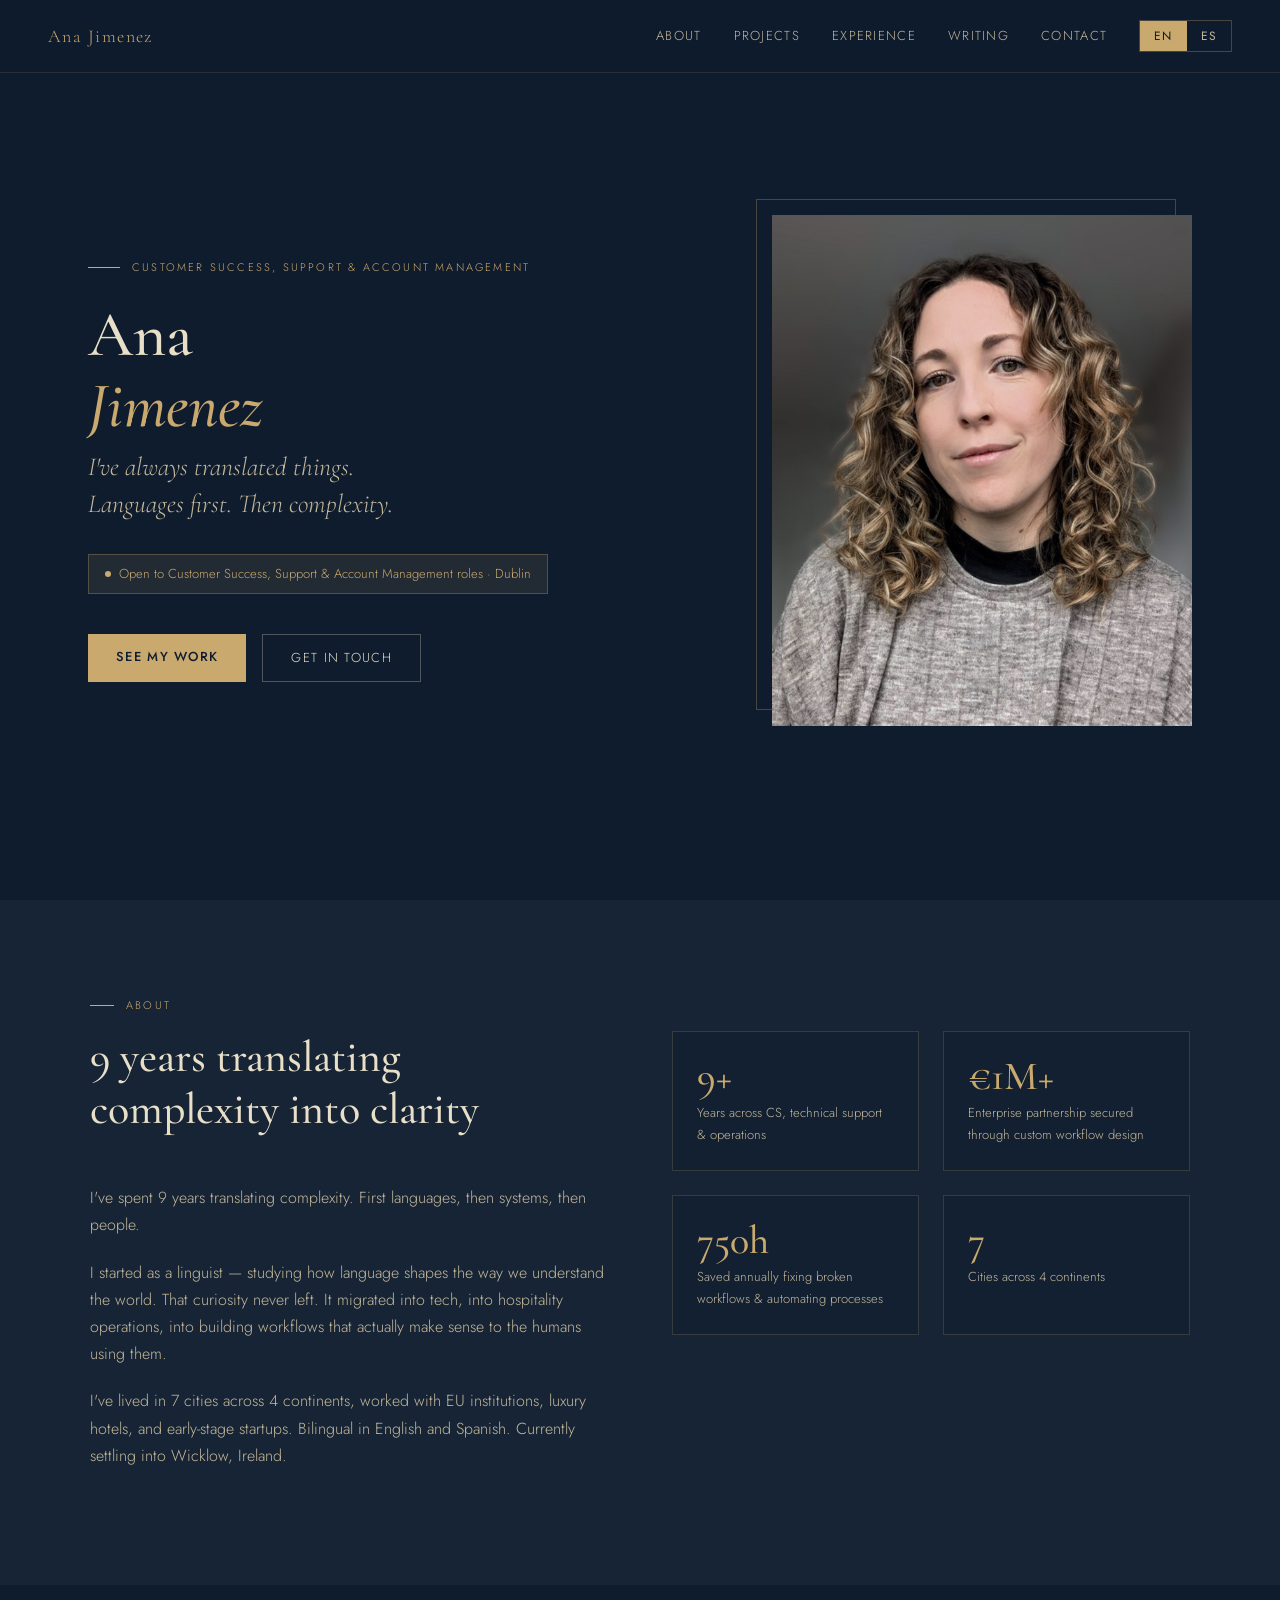
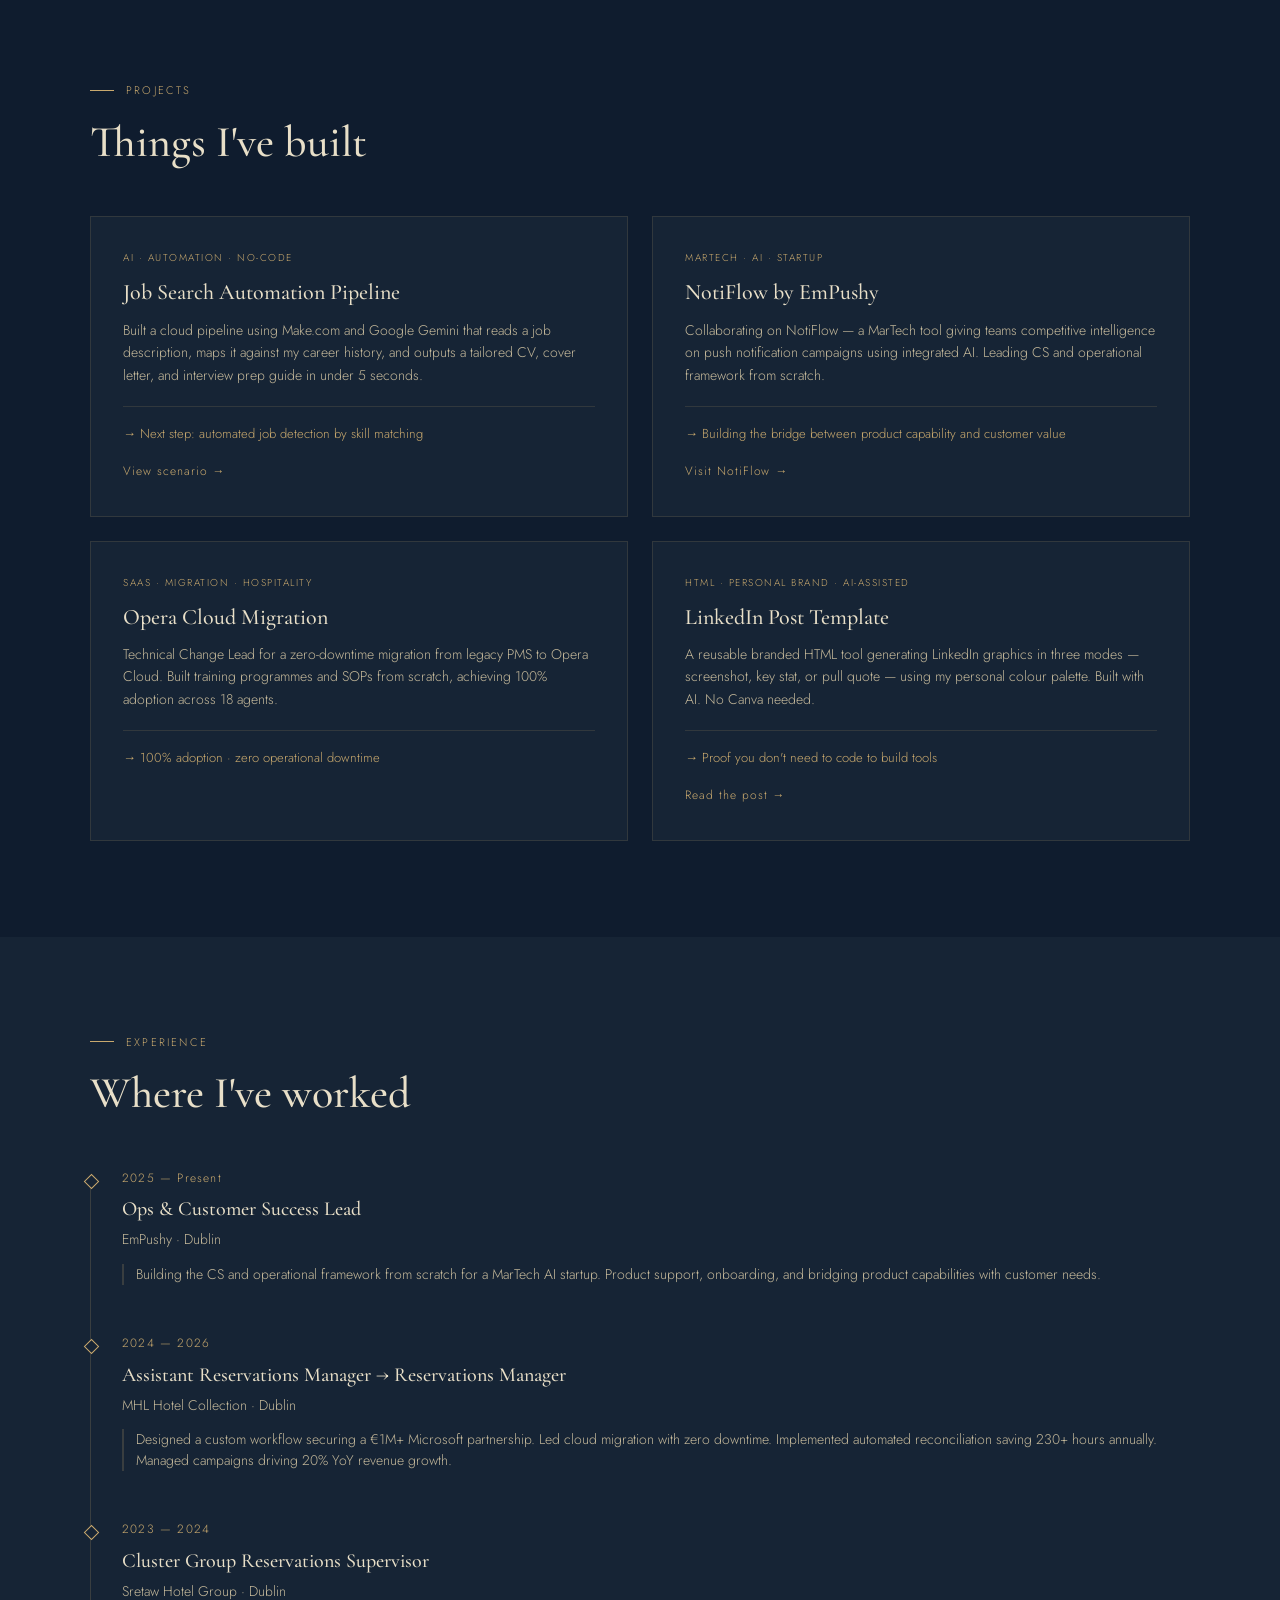
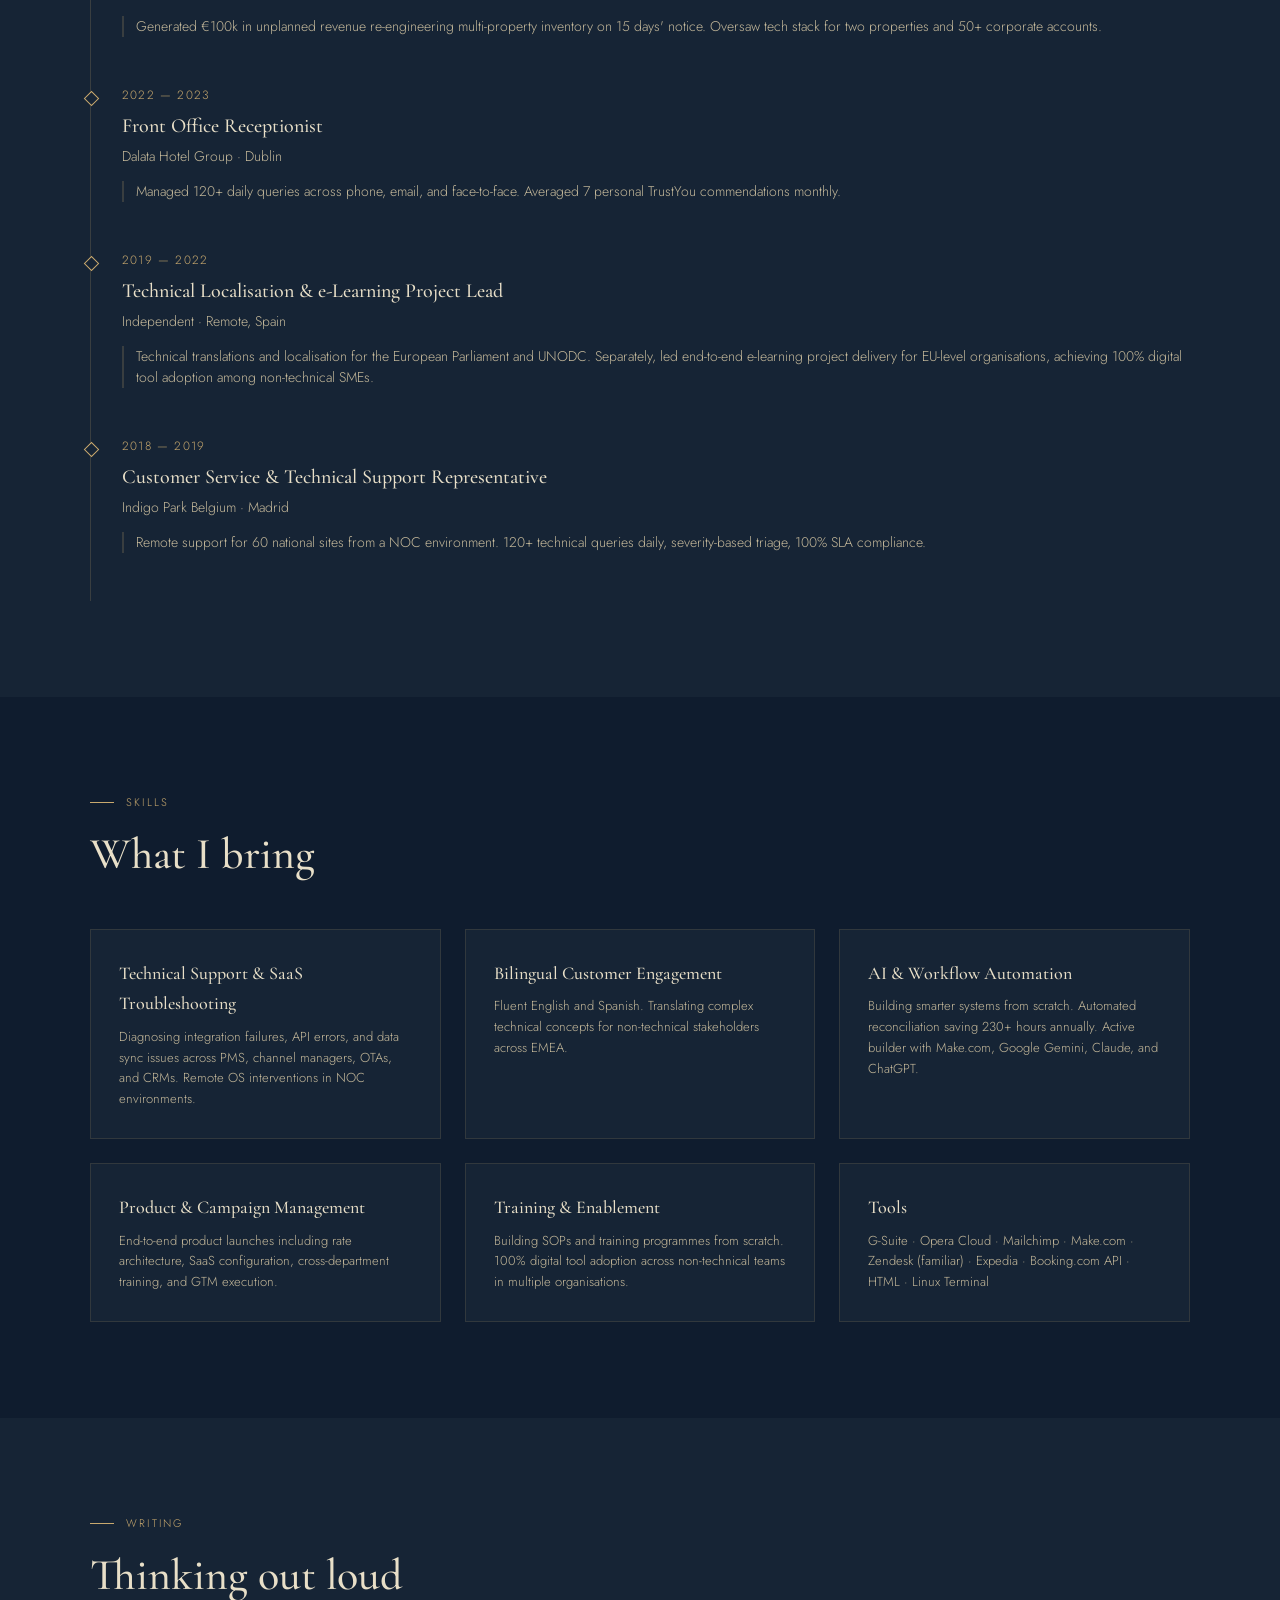
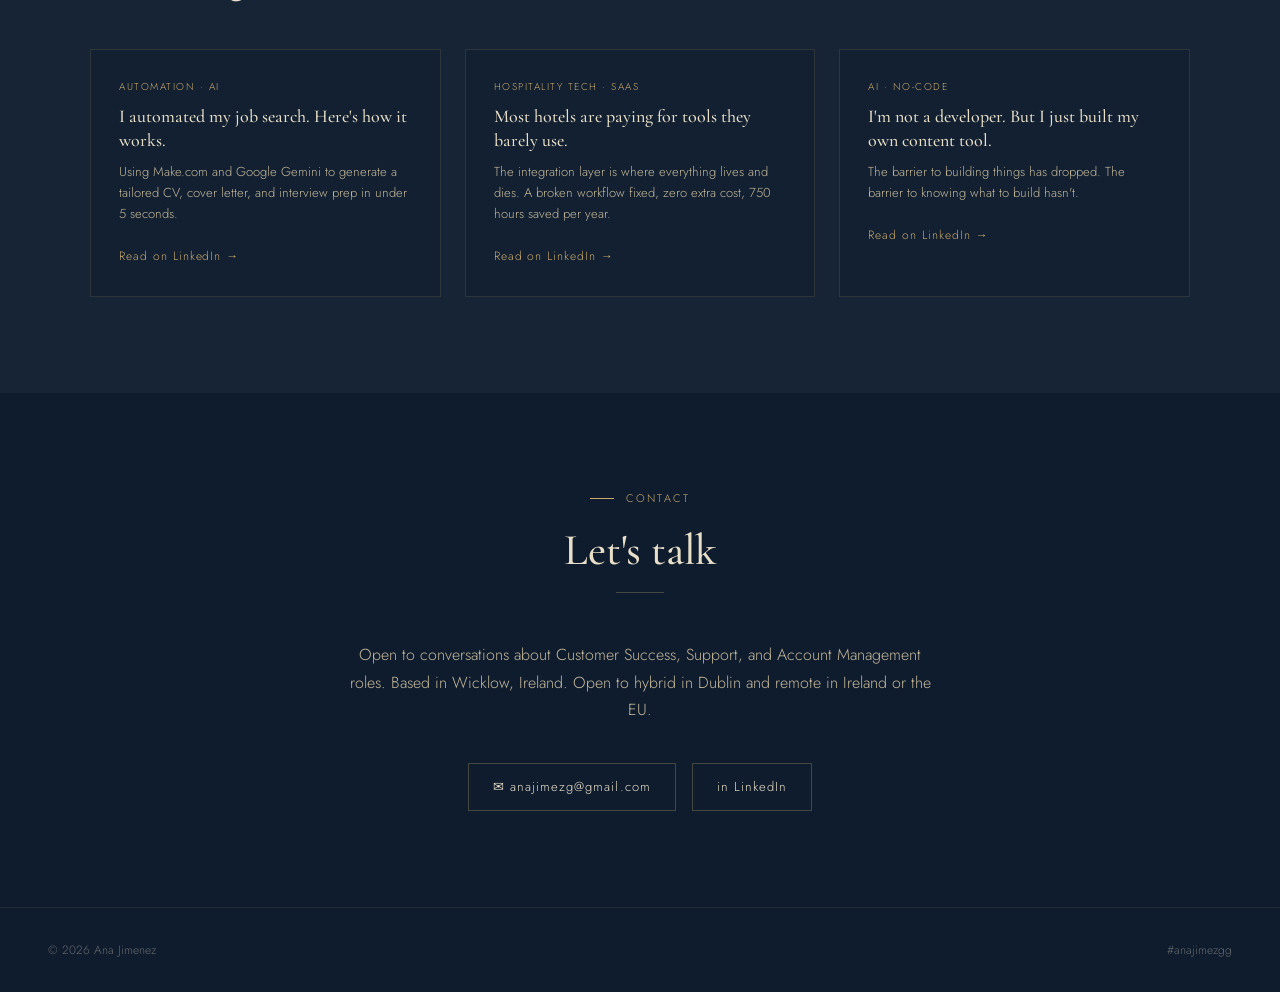
==== commit 1fc3cf19: "Add project links" ====
--- a/index.html
+++ b/index.html
@@ -160,12 +160,14 @@
         <div class="project-title" data-en="Job Search Automation Pipeline" data-es="Pipeline de Automatización de Búsqueda de Empleo">Job Search Automation Pipeline</div>
         <div class="project-desc" data-en="Built a cloud pipeline using Make.com and Google Gemini that reads a job description, maps it against my career history, and outputs a tailored CV, cover letter, and interview prep guide in under 5 seconds." data-es="Pipeline en la nube con Make.com y Google Gemini que analiza una oferta de trabajo, la cruza con mi historial profesional y genera un CV personalizado, carta de presentación y guía de preparación para entrevistas en menos de 5 segundos.">Built a cloud pipeline using Make.com and Google Gemini that reads a job description, maps it against my career history, and outputs a tailored CV, cover letter, and interview prep guide in under 5 seconds.</div>
         <div class="project-result" data-en="&#8594; Next step: automated job detection by skill matching" data-es="&#8594; Siguiente paso: detección automática de ofertas por coincidencia de habilidades">&#8594; Next step: automated job detection by skill matching</div>
+        <a href="https://eu1.make.com/public/shared-scenario/H6rmBhGuHnq/integration-google-sheets" target="_blank" style="display:inline-block;margin-top:16px;font-size:12px;color:var(--gold);text-decoration:none;letter-spacing:0.08em;" data-en="View scenario &rarr;" data-es="Ver escenario &rarr;">View scenario &rarr;</a>
       </div>
       <div class="project-card">
         <div class="project-tag">MarTech &middot; AI &middot; Startup</div>
         <div class="project-title" data-en="NotiFlow by EmPushy" data-es="NotiFlow by EmPushy">NotiFlow by EmPushy</div>
         <div class="project-desc" data-en="Collaborating on NotiFlow — a MarTech tool giving teams competitive intelligence on push notification campaigns using integrated AI. Leading CS and operational framework from scratch." data-es="Colaborando en NotiFlow, una herramienta MarTech que proporciona inteligencia competitiva sobre campañas de notificaciones push mediante IA integrada. Liderando el framework de CS y operaciones desde cero.">Collaborating on NotiFlow — a MarTech tool giving teams competitive intelligence on push notification campaigns using integrated AI. Leading CS and operational framework from scratch.</div>
         <div class="project-result" data-en="&#8594; Building the bridge between product capability and customer value" data-es="&#8594; Construyendo el puente entre las capacidades del producto y el valor para el cliente">&#8594; Building the bridge between product capability and customer value</div>
+        <a href="https://notiflow.empushy.com" target="_blank" style="display:inline-block;margin-top:16px;font-size:12px;color:var(--gold);text-decoration:none;letter-spacing:0.08em;" data-en="Visit NotiFlow &rarr;" data-es="Visitar NotiFlow &rarr;">Visit NotiFlow &rarr;</a>
       </div>
       <div class="project-card">
         <div class="project-tag">SaaS &middot; Migration &middot; Hospitality</div>
@@ -178,6 +180,7 @@
         <div class="project-title" data-en="LinkedIn Post Template" data-es="Plantilla de Publicaciones para LinkedIn">LinkedIn Post Template</div>
         <div class="project-desc" data-en="A reusable branded HTML tool generating LinkedIn graphics in three modes — screenshot, key stat, or pull quote — using my personal colour palette. Built with AI. No Canva needed." data-es="Una herramienta HTML reutilizable que genera gráficos para LinkedIn en tres modos — captura de pantalla, estadística clave o cita destacada — con mi paleta de colores personal. Construida con IA. Sin Canva.">A reusable branded HTML tool generating LinkedIn graphics in three modes — screenshot, key stat, or pull quote — using my personal colour palette. Built with AI. No Canva needed.</div>
         <div class="project-result" data-en="&#8594; Proof you don't need to code to build tools" data-es="&#8594; Prueba de que no necesitas saber programar para construir herramientas">&#8594; Proof you don't need to code to build tools</div>
+        <a href="https://www.linkedin.com/in/anajimezgg" target="_blank" style="display:inline-block;margin-top:16px;font-size:12px;color:var(--gold);text-decoration:none;letter-spacing:0.08em;" data-en="Read the post &rarr;" data-es="Leer el artículo &rarr;">Read the post &rarr;</a>
       </div>
     </div>
   </div>
